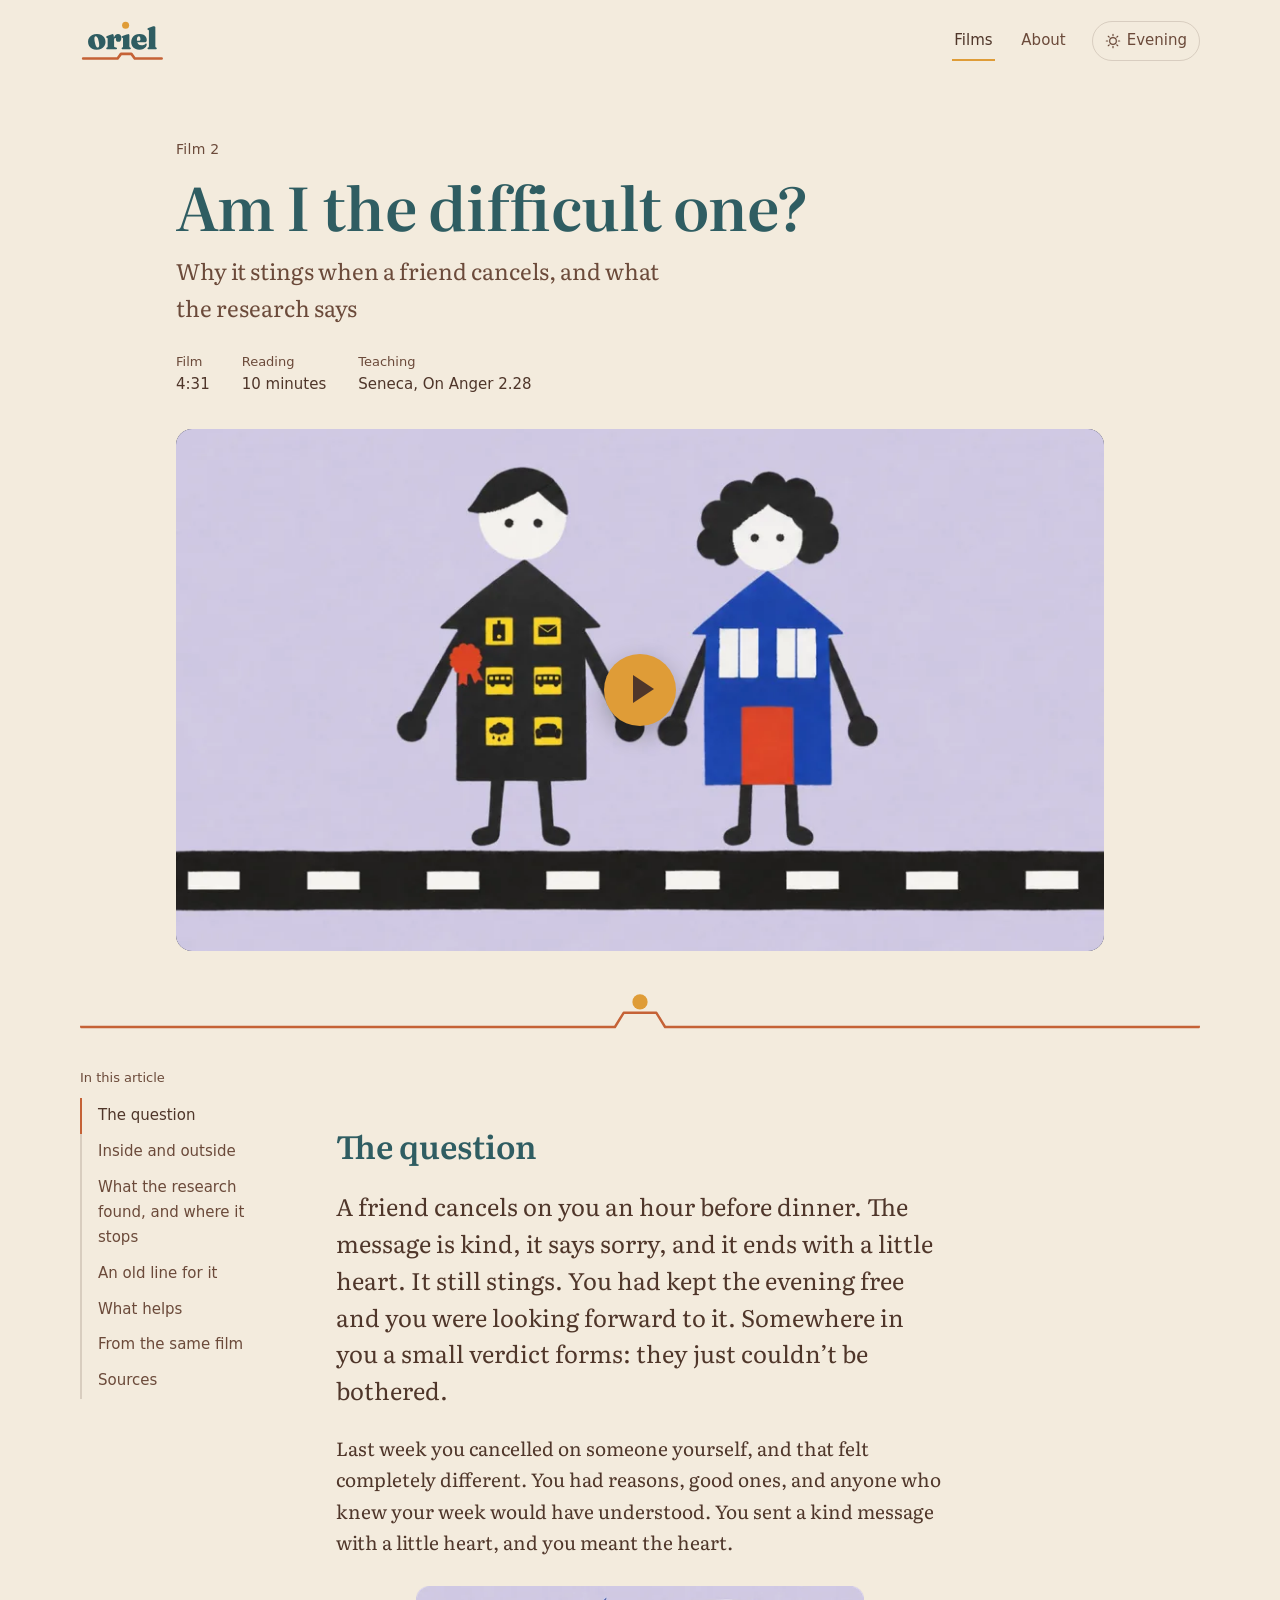
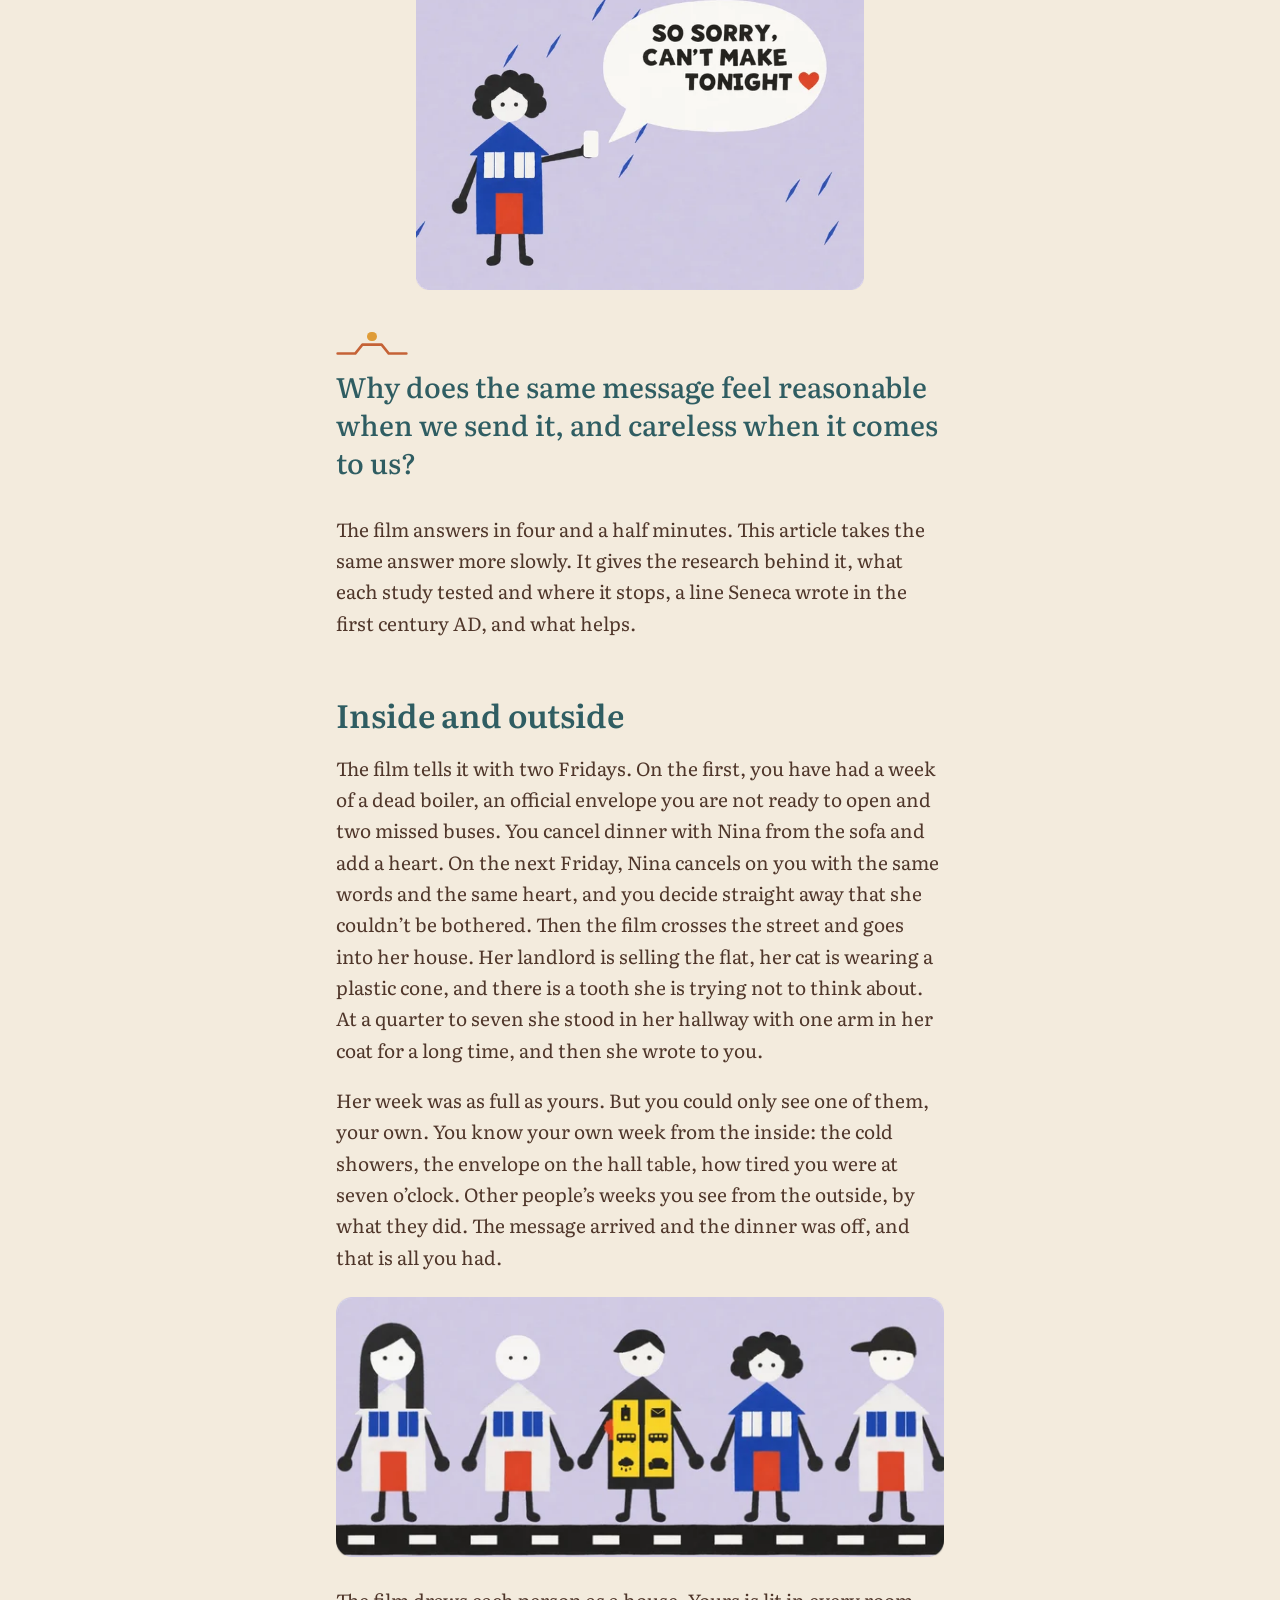
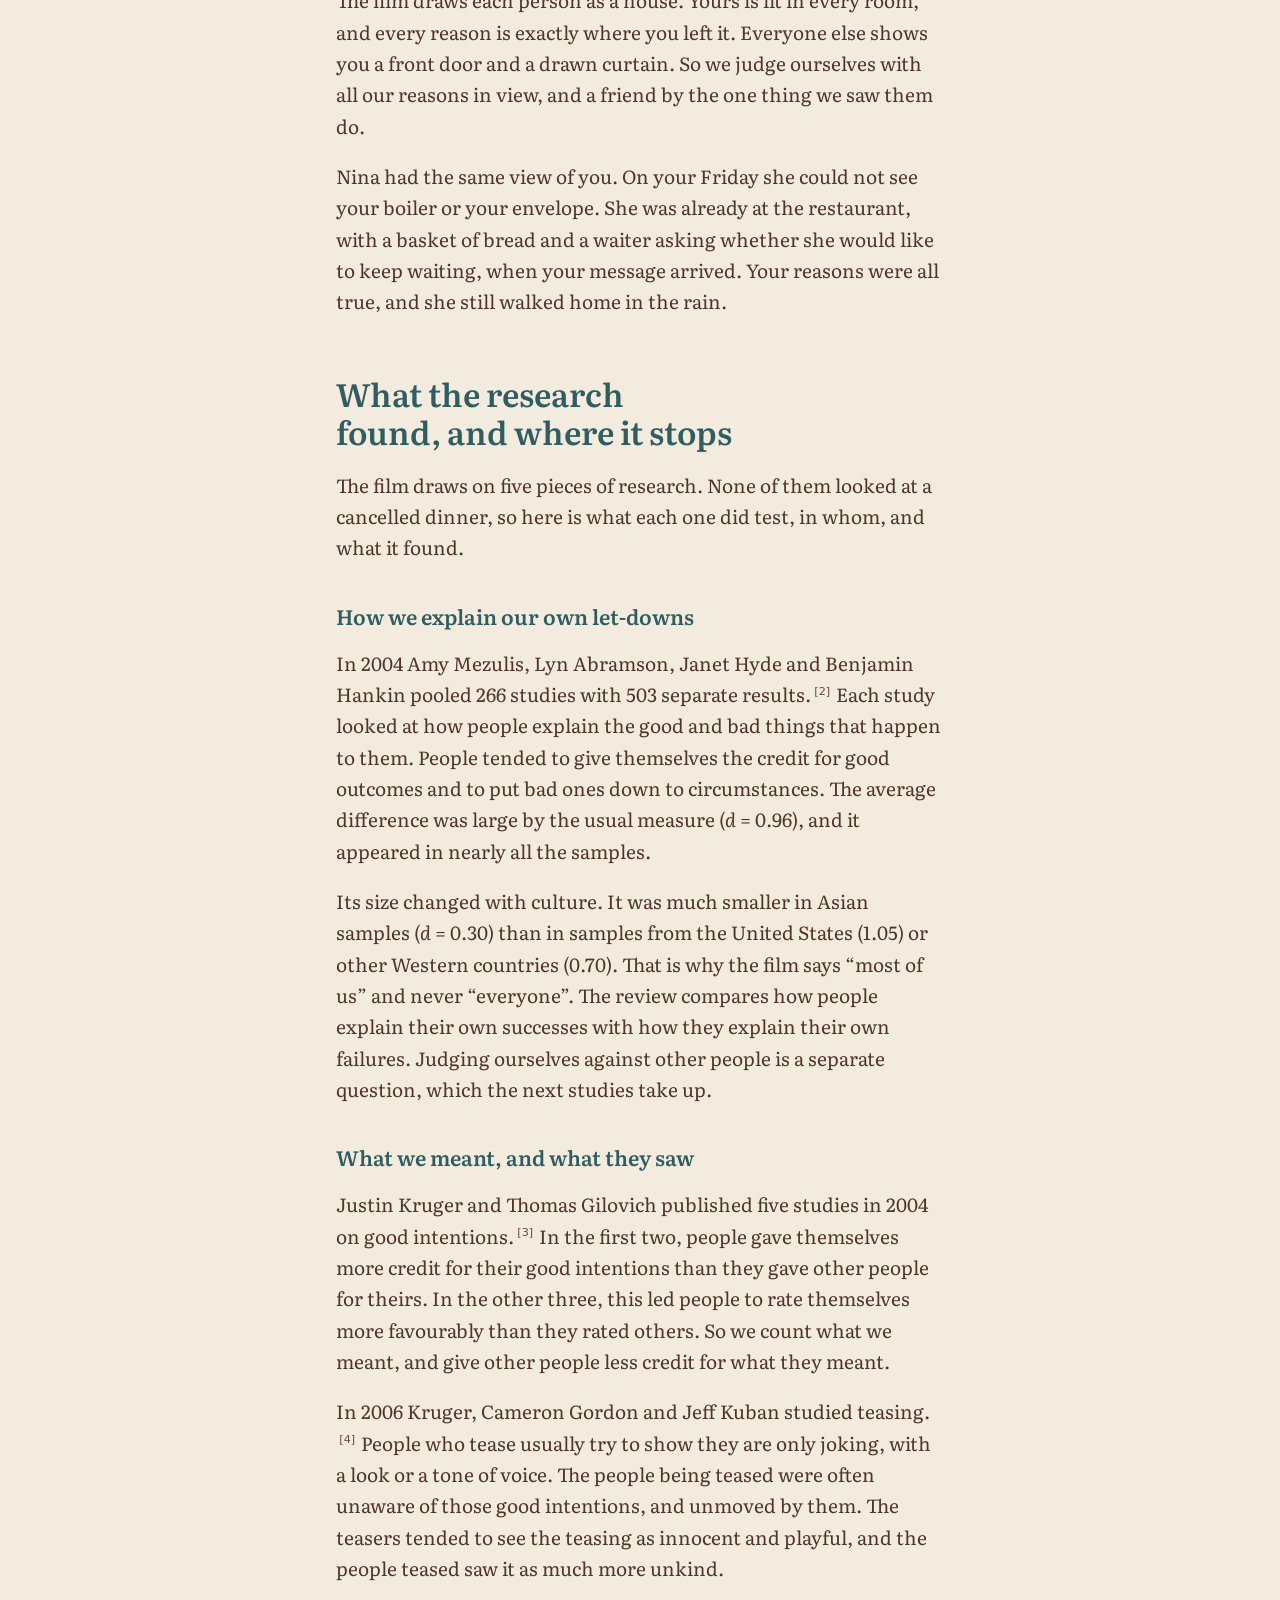
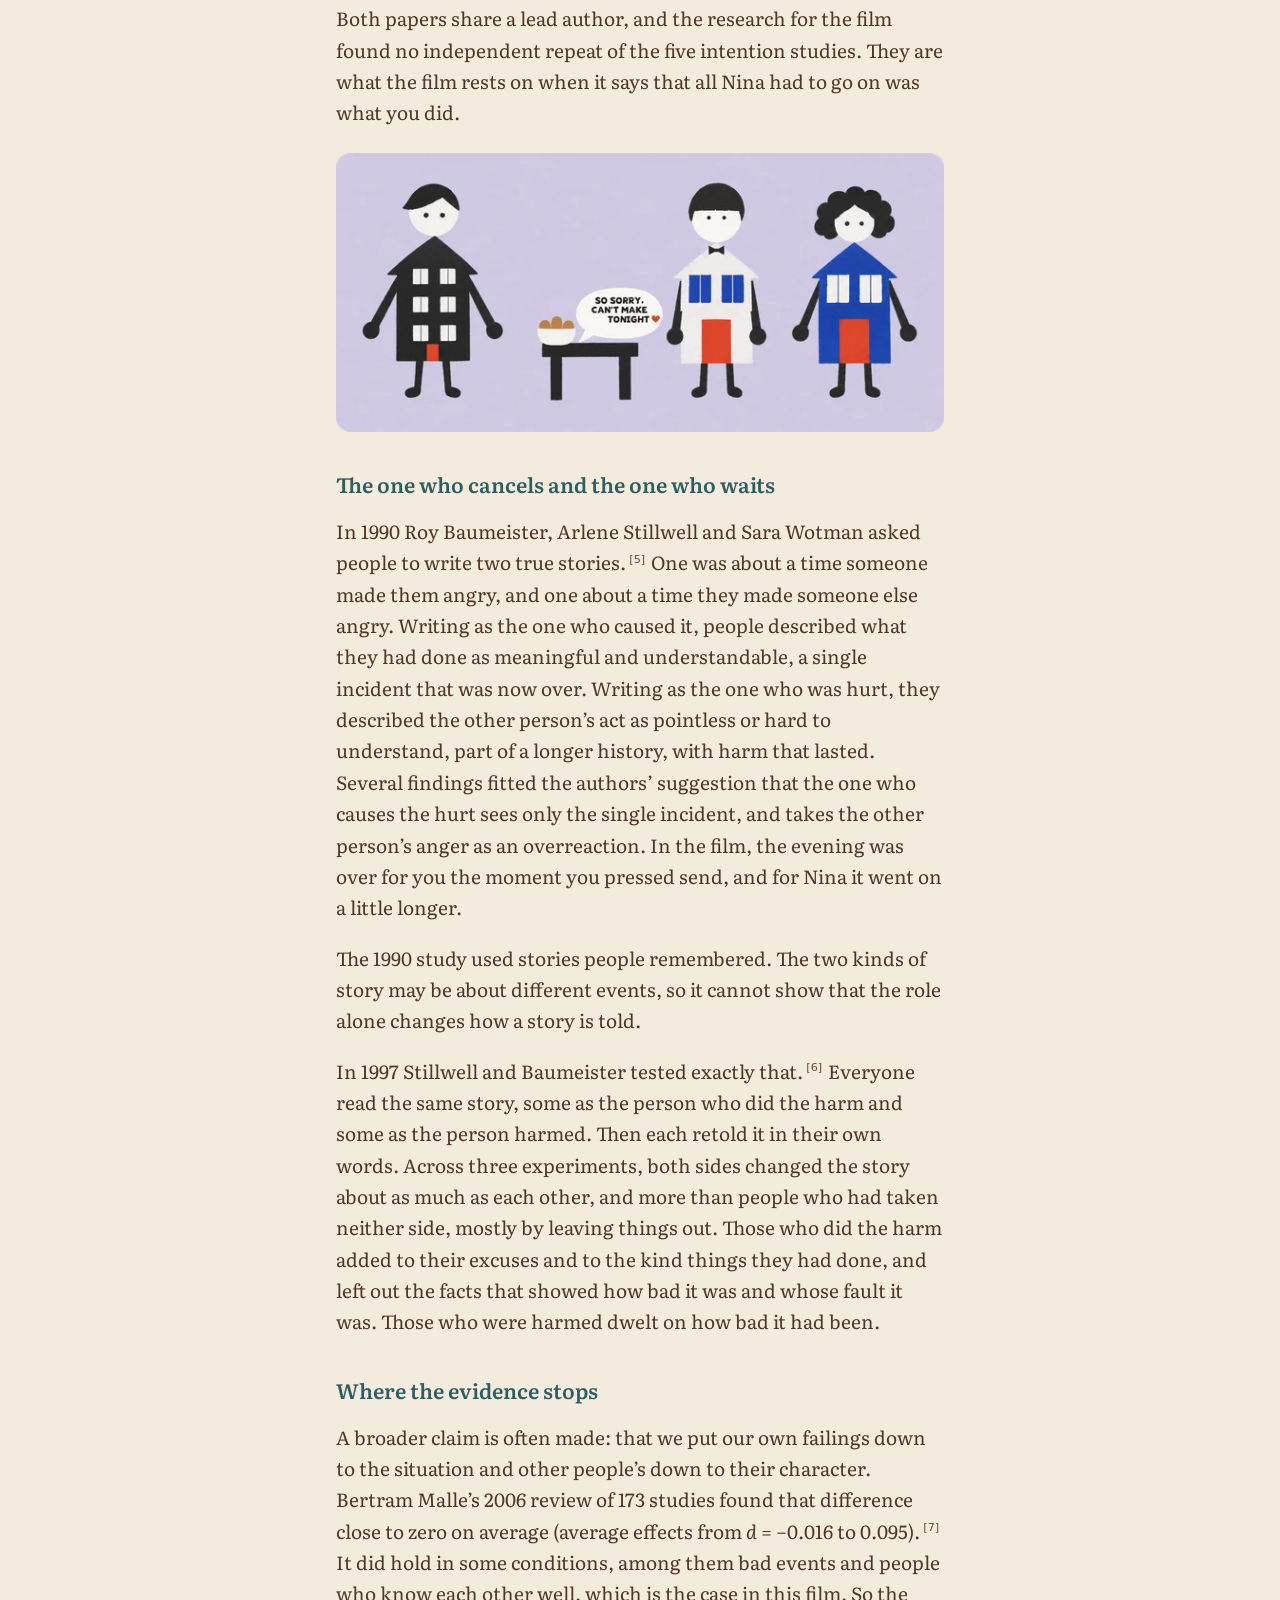
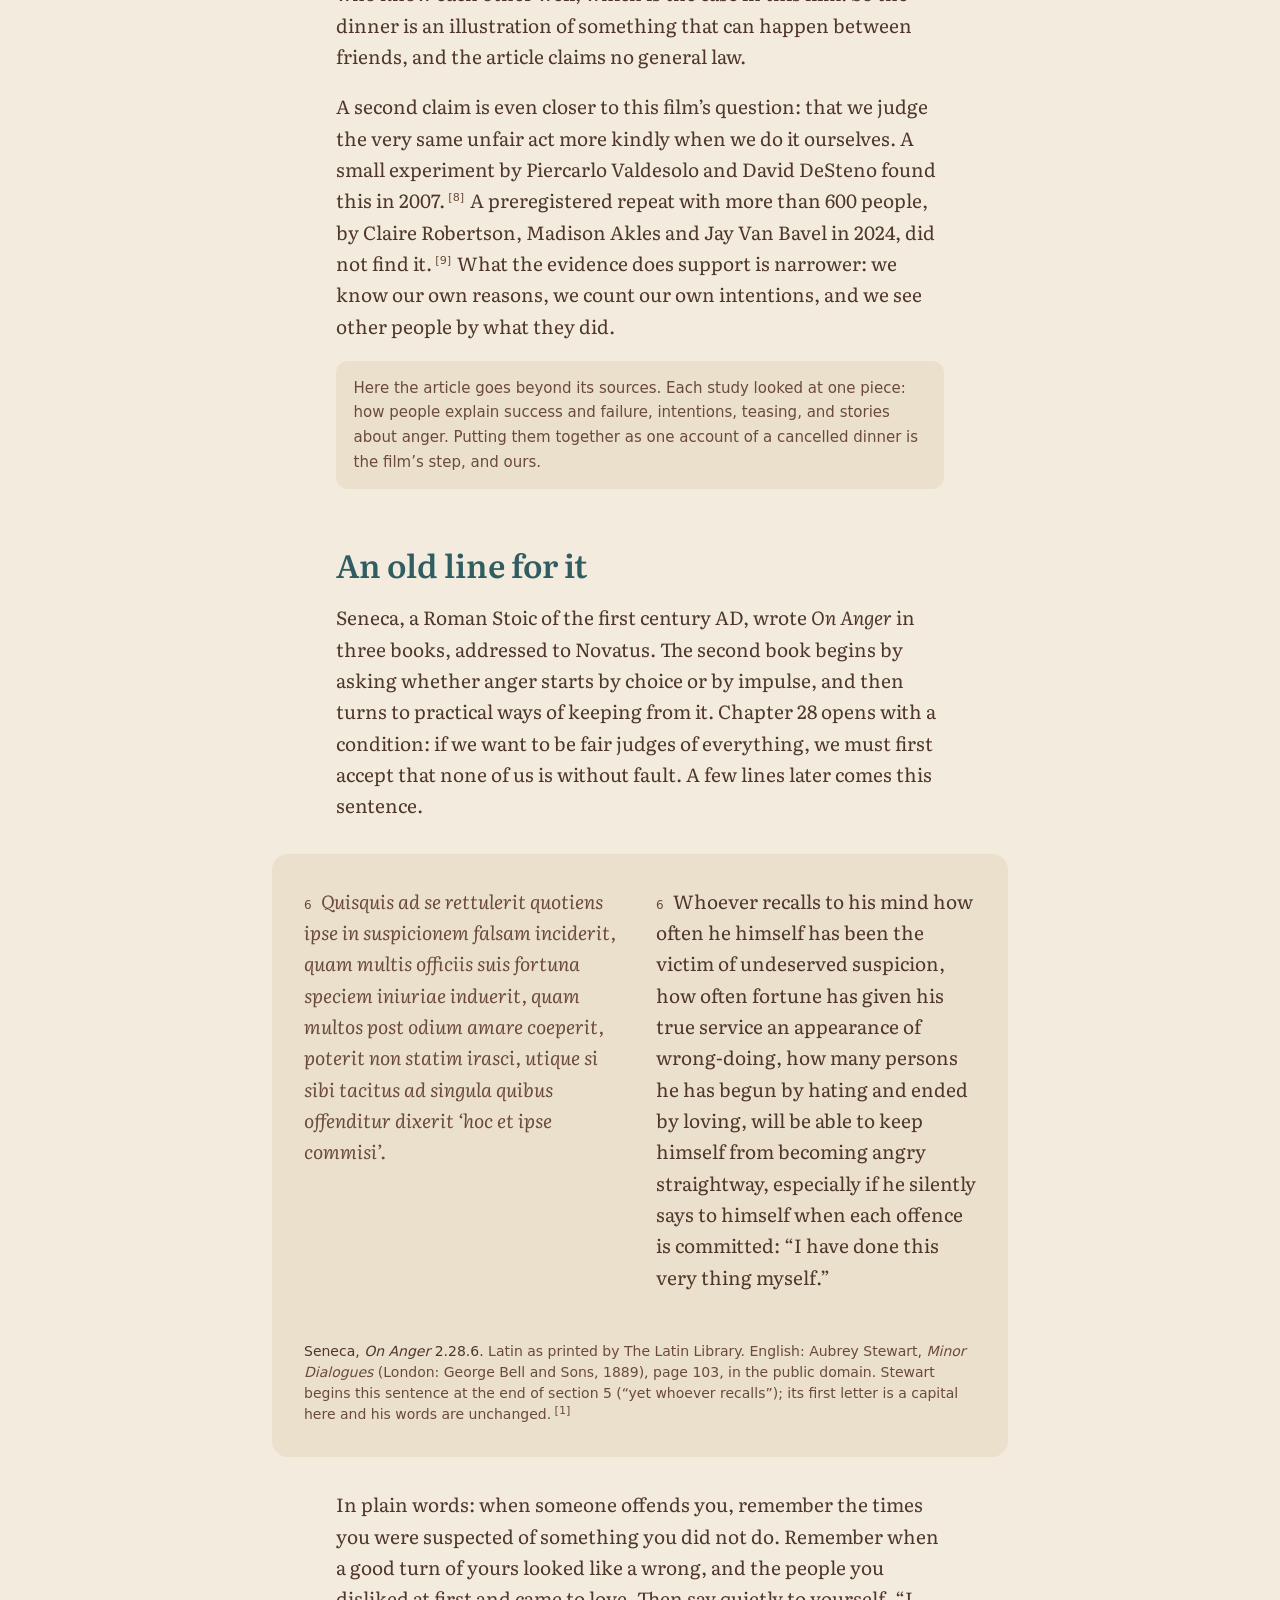
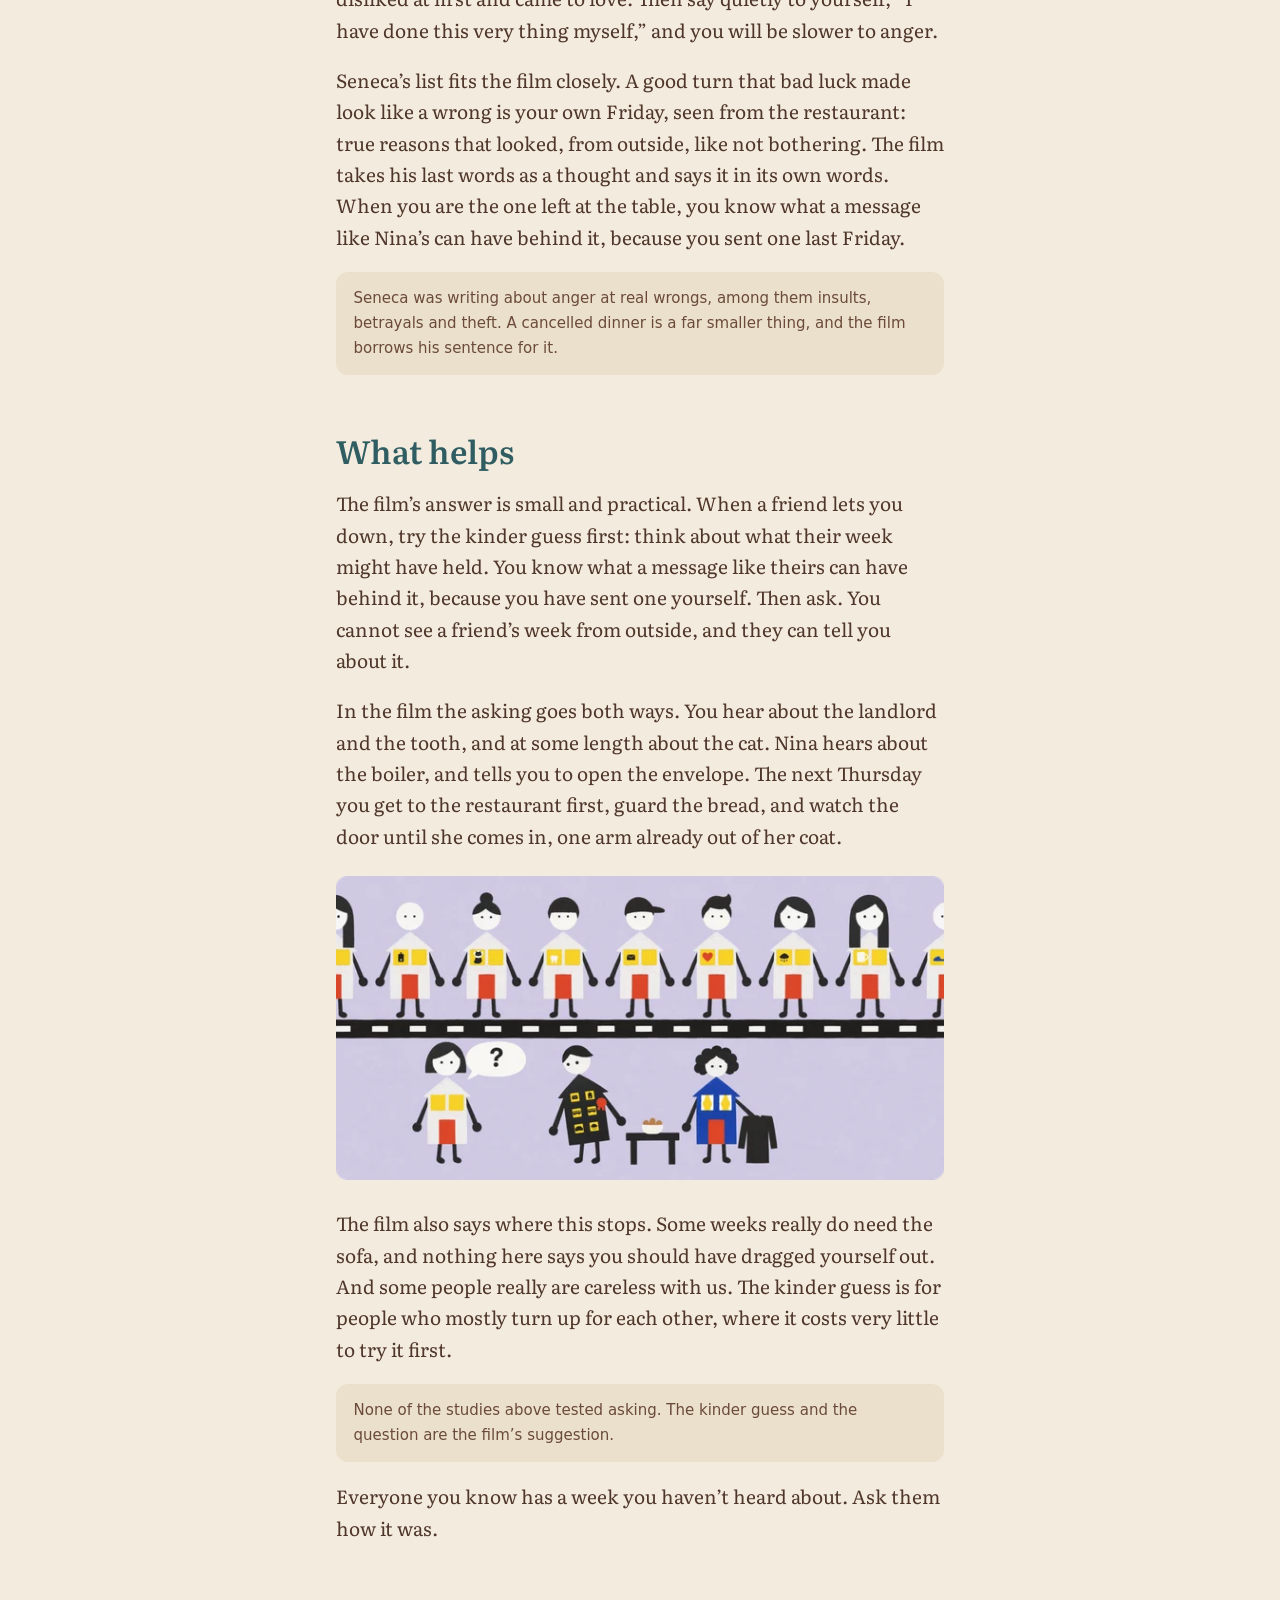
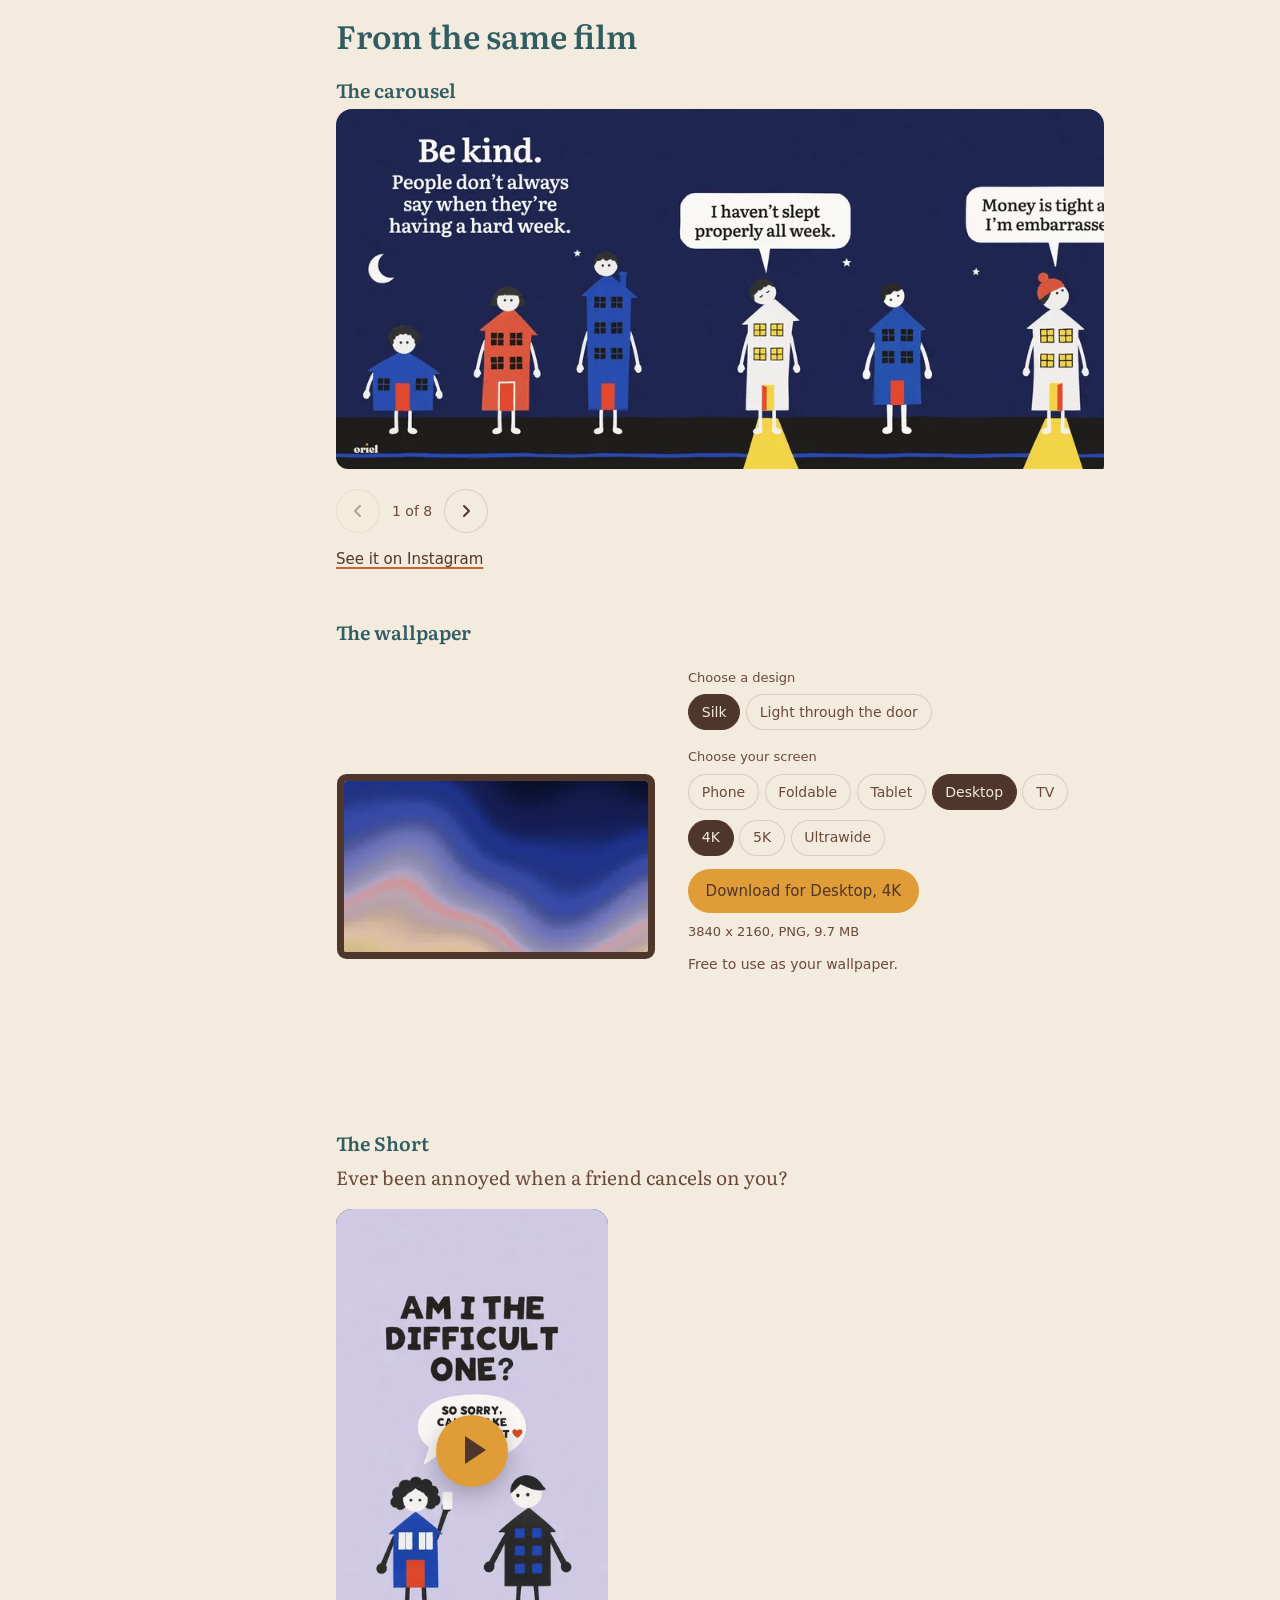
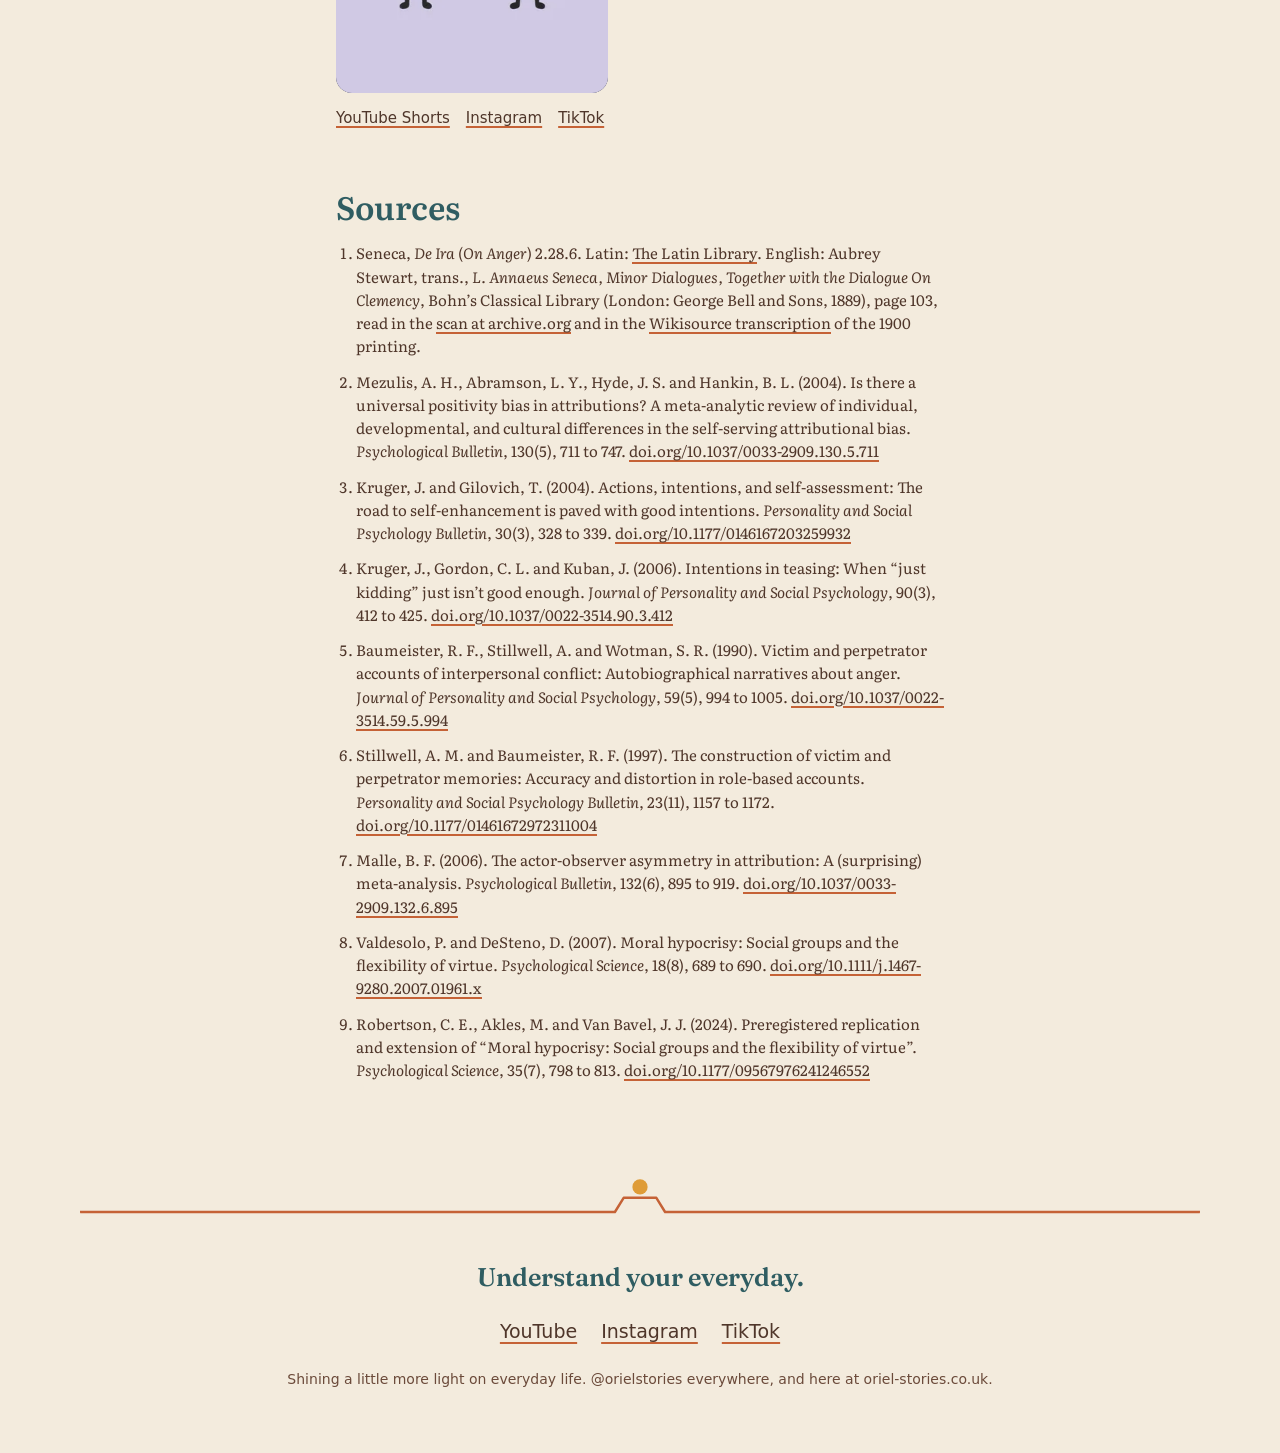
==== films/am-i-the-difficult-one/index.html @ 8ebaa6e4 "deploy: site from oriel@5f5ed40" ====
<!doctype html>
<html lang="en-GB">
<head>
<meta charset="utf-8">
<meta name="viewport" content="width=device-width, initial-scale=1, viewport-fit=cover">
<title>Am I the difficult one? | Oriel</title>
<meta name="description" content="Ever cancelled on a friend after a hard week, then felt hurt when they cancelled on you? Why it happens, and the simple question that helps.">
<link rel="canonical" href="https://oriel-stories.co.uk/films/am-i-the-difficult-one/">
<meta property="og:type" content="website">
<meta property="og:site_name" content="Oriel">
<meta property="og:title" content="Am I the difficult one?">
<meta property="og:description" content="Ever cancelled on a friend after a hard week, then felt hurt when they cancelled on you? Why it happens, and the simple question that helps.">
<meta property="og:url" content="https://oriel-stories.co.uk/films/am-i-the-difficult-one/">
<meta property="og:image" content="https://oriel-stories.co.uk/img/films/am-i-the-difficult-one/hero-1920.webp">
<meta name="theme-color" content="#F3EBDD" media="(prefers-color-scheme: light)">
<meta name="theme-color" content="#1F3B3F" media="(prefers-color-scheme: dark)">
<script>try{var t=localStorage.getItem("oriel-theme");if(t)document.documentElement.dataset.theme=t;if(localStorage.getItem("oriel-still")==="1")document.documentElement.dataset.still="1"}catch(e){}</script>
<link rel="preconnect" href="https://fonts.googleapis.com">
<link rel="preconnect" href="https://fonts.gstatic.com" crossorigin>
<link rel="stylesheet" href="https://fonts.googleapis.com/css2?family=Google+Sans:wght@400..600&family=Literata:ital,opsz,wght@0,7..72,400..600;1,7..72,400&display=swap">
<link rel="stylesheet" href="https://fonts.googleapis.com/css2?family=Fraunces:opsz,wght@144,600&display=block&text=%20.Uadenorstuvy">
<link rel="stylesheet" href="/oriel.css">
<link rel="icon" href="/img/mark.svg" type="image/svg+xml">
</head>
<body class="film">
<a class="skip" href="#main">Skip to content</a>
<header class="site-head">
  <a class="brand" href="/"><svg class="lockup" role="img" aria-label="Oriel" focusable="false" xmlns="http://www.w3.org/2000/svg" viewBox="-238.0 -956.2 2770.5 1358.8"><path d="M -135.5 300.0 H 990.0 L 1100.0 150.0 H 1440.5 L 1550.5 300.0 H 2430.0" fill="none" class="sill" stroke="#C56236" stroke-width="85.0" stroke-linecap="round" stroke-linejoin="round"/><g class="word" fill="#2F5D62"><path d="M314.0 -496.0Q399.0 -496.0 462.2 -463.8Q525.5 -431.5 560.5 -373.8Q595.5 -316.0 595.5 -239.0Q595.5 -168.0 558.8 -110.8Q522.0 -53.5 457.0 -19.8Q392.0 14.0 306.0 14.0Q221.5 14.0 158.2 -18.8Q95.0 -51.5 59.8 -109.3Q24.5 -167.0 24.5 -243.0Q24.5 -315.5 61.5 -372.5Q98.5 -429.5 163.5 -462.8Q228.5 -496.0 314.0 -496.0ZM350.5 -57.0Q369.5 -61.5 379.5 -83.5Q389.5 -105.5 388.5 -147.8Q387.5 -190.0 373.5 -255.0Q360.5 -317.0 344.2 -356.2Q328.0 -395.5 309.2 -412.8Q290.5 -430.0 270.0 -425.0Q251.0 -420.5 241.0 -398.5Q231.0 -376.5 232.2 -334.5Q233.5 -292.5 247.0 -227.0Q260.0 -165.5 276.2 -126.0Q292.5 -86.5 311.2 -69.5Q330.0 -52.5 350.5 -57.0Z"/><path d="M857.5 -273.0Q857.5 -349.0 877.5 -398.5Q897.5 -448.0 930.5 -472.0Q963.5 -496.0 1003.0 -496.0Q1056.0 -496.0 1084.0 -464.2Q1112.0 -432.5 1112.0 -369.0Q1112.0 -304.0 1085.8 -273.0Q1059.5 -242.0 1017.5 -242.0Q975.0 -242.0 954.0 -263.8Q933.0 -285.5 933.0 -324.0V-345.0Q932.5 -357.5 927.2 -364.5Q922.0 -371.5 911.0 -371.5Q901.0 -371.5 893.2 -362.5Q885.5 -353.5 881.0 -333.8Q876.5 -314.0 876.5 -280.5ZM863.0 -452.0 876.5 -346.0V-103.0Q876.5 -86.0 881.5 -78.8Q886.5 -71.5 904.0 -68.0L942.5 -60.5Q957.0 -57.5 964.0 -50.2Q971.0 -43.0 971.0 -30.0Q971.0 -15.5 961.5 -7.8Q952.0 0.0 933.0 0.0H657.0Q637.0 0.0 628.2 -7.8Q619.5 -15.5 619.5 -29.5Q619.5 -39.0 624.5 -46.5Q629.5 -54.0 640.5 -58.5L652.0 -63.5Q659.5 -67.0 662.5 -75.3Q665.5 -83.5 665.5 -103.0V-339.5Q665.5 -355.0 661.2 -361.8Q657.0 -368.5 648.5 -371.0L637.5 -374.0Q627.0 -377.5 622.2 -384.0Q617.5 -390.5 617.5 -400.0Q617.5 -412.0 624.2 -419.0Q631.0 -426.0 648.0 -432.5L757.5 -474.5Q792.5 -488.0 807.5 -492.0Q822.5 -496.0 831.0 -496.0Q845.0 -496.0 852.2 -486.0Q859.5 -476.0 863.0 -452.0Z"/><path d="M1376.0 -463.5V-103.0Q1376.0 -84.0 1379.5 -76.0Q1383.0 -68.0 1390.0 -63.5L1400.5 -58.5Q1410.0 -54.0 1415.2 -46.5Q1420.5 -39.0 1420.5 -29.0Q1420.5 -15.0 1411.0 -7.5Q1401.5 0.0 1384.5 0.0H1159.0Q1142.5 0.0 1133.0 -7.5Q1123.5 -15.0 1123.5 -29.0Q1123.5 -39.0 1128.8 -46.5Q1134.0 -54.0 1143.0 -58.5L1154.5 -63.5Q1161.5 -68.0 1164.8 -76.0Q1168.0 -84.0 1168.0 -103.0V-344.5Q1168.0 -360.5 1163.5 -366.5Q1159.0 -372.5 1151.0 -376.0L1140.0 -378.5Q1130.5 -382.5 1125.2 -388.2Q1120.0 -394.0 1120.0 -404.5Q1120.0 -415.5 1127.5 -422.8Q1135.0 -430.0 1150.5 -435.5L1284.5 -482.0Q1305.0 -488.5 1317.2 -491.8Q1329.5 -495.0 1344.5 -495.0Q1358.5 -495.0 1367.2 -486.2Q1376.0 -477.5 1376.0 -463.5Z"/><path d="M1944.0 -302.5Q1944.0 -268.5 1925.5 -249.5Q1907.0 -230.5 1872.0 -230.5H1575.5V-281.5H1709.0Q1736.0 -281.5 1736.0 -307.0Q1736.0 -371.0 1721.3 -398.5Q1706.5 -426.0 1683.0 -426.0Q1665.5 -426.0 1651.5 -413.0Q1637.5 -400.0 1629.2 -373.0Q1621.0 -346.0 1621.0 -304.5Q1621.0 -213.0 1662.0 -170.8Q1703.0 -128.5 1774.0 -128.5Q1807.5 -128.5 1834.8 -136.5Q1862.0 -144.5 1887.5 -168.0Q1901.5 -181.0 1908.8 -185.2Q1916.0 -189.5 1923.0 -189.5Q1933.0 -189.5 1937.5 -179.8Q1942.0 -170.0 1942.0 -156.0Q1942.0 -111.0 1911.8 -72.0Q1881.5 -33.0 1828.0 -9.5Q1774.5 14.0 1703.0 14.0Q1627.0 14.0 1566.3 -16.2Q1505.5 -46.5 1470.0 -100.8Q1434.5 -155.0 1434.5 -227.5Q1434.5 -308.5 1467.0 -368.8Q1499.5 -429.0 1561.5 -462.5Q1623.5 -496.0 1711.0 -496.0Q1788.5 -496.0 1840.3 -471.0Q1892.0 -446.0 1918.0 -402.2Q1944.0 -358.5 1944.0 -302.5Z"/><path d="M2224.0 -711.0V-103.0Q2224.0 -83.5 2227.0 -75.3Q2230.0 -67.0 2237.5 -63.5L2249.0 -58.5Q2260.0 -54.0 2265.0 -46.5Q2270.0 -39.0 2270.0 -29.5Q2270.0 -15.5 2261.2 -7.8Q2252.5 0.0 2233.0 0.0H2004.5Q1985.0 0.0 1976.0 -7.8Q1967.0 -15.5 1967.0 -29.5Q1967.0 -39.0 1972.0 -46.5Q1977.0 -54.0 1988.5 -58.5L1999.5 -63.5Q2007.0 -67.0 2010.0 -75.3Q2013.0 -83.5 2013.0 -103.0V-600.0Q2013.0 -616.0 2008.8 -622.5Q2004.5 -629.0 1996.0 -631.5L1985.0 -635.0Q1974.5 -638.5 1970.0 -644.8Q1965.5 -651.0 1965.5 -661.0Q1965.5 -672.5 1971.8 -679.5Q1978.0 -686.5 1995.5 -693.0L2108.5 -736.5Q2135.0 -746.5 2150.2 -750.8Q2165.5 -755.0 2177.0 -755.0Q2200.5 -755.0 2212.2 -742.5Q2224.0 -730.0 2224.0 -711.0Z"/></g><circle cx="1252.0" cy="-781.5" r="114.8" class="sun" fill="#DF9C37"/></svg></a>
  <nav class="site-nav" aria-label="Site"><a href="/#films" aria-current="page">Films</a><a href="/posts/what-oriel-is/">About</a><button class="theme" type="button" aria-pressed="false" title="Switch between day and evening"><svg viewBox="0 0 24 24" aria-hidden="true"><circle cx="12" cy="12" r="5"/><path d="M12 2v2M12 20v2M2 12h2M20 12h2M4.9 4.9l1.4 1.4M17.7 17.7l1.4 1.4M4.9 19.1l1.4-1.4M17.7 6.3l1.4-1.4"/></svg><span class="label">Evening</span></button></nav>
</header>
<main id="main">

<header class="film-hero">
  <div class="text">
    <p class="kicker">Film 2</p>
    <h1>Am I the difficult one?</h1>
    <p class="subtitle">Why it stings when a friend cancels, and what the research says</p>
    <dl class="meta"><div><dt>Film</dt><dd>4:31</dd></div><div><dt>Reading</dt><dd>10 minutes</dd></div><div><dt>Teaching</dt><dd>Seneca, On Anger 2.28</dd></div></dl>
  </div>
</header>
<section class="watch" id="film" aria-label="The film">
  <div class="player fill" data-youtube="8_bZeyKZSEM" data-title="Am I the difficult one?"><button type="button" class="play" aria-label="Play the film: Am I the difficult one?"><img class="poster" src="/img/films/am-i-the-difficult-one/hero-960.webp" srcset="/img/films/am-i-the-difficult-one/hero-960.webp 960w, /img/films/am-i-the-difficult-one/hero-1920.webp 1920w" sizes="(min-width: 60rem) 60rem, 100vw" width="1920" height="1080" style="max-width: min(100%, 960px)" alt="Two cut-paper house-people side by side on a road, on a lilac sheet. You are a soft-black house with six lit yellow windows, each holding a small picture of a reason. Nina is a cobalt house with white curtains drawn and a red door shut" decoding="async" fetchpriority="high"><span class="play-icon" aria-hidden="true"></span></button></div>
</section>
<div class="sill-rule " aria-hidden="true"><svg viewBox="0 0 132 72" focusable="false"><path class="sill" d="M-4000 66 H20 L36 40 H96 L112 66 H4132"/><circle class="sun" cx="66" cy="20" r="14"/></svg></div>
<div class="reading">
  <nav class="contents" aria-labelledby="contents-title">
    <h2 id="contents-title">In this article</h2>
    <ol><li><a href="#question">The question</a></li><li><a href="#inside-outside">Inside and outside</a></li><li><a href="#research">What the research found, and where it stops</a></li><li><a href="#seneca">An old line for it</a></li><li><a href="#helps">What helps</a></li><li><a href="#pieces">From the same film</a></li><li><a href="#sources">Sources</a></li></ol>
  </nav>
  <div class="column">
    <article class="prose">
<!-- The article for film 2. Every claim is in docs/difficult-one/research.md (IDs in the comments); each study's
     abstract was read again at its record on 2026-11-12 (PubMed for every paper but Stillwell and Baumeister 1997,
     read at Crossref), and Seneca's passage was read at source the same day (docs/site/README.md, Article checks).
     <oriel-img name="..."> is expanded by scripts/site_build.py from the film's figures in site/films.toml.
     Headings with an id appear in the contents. -->

<h2 id="question">The question</h2>

<p class="opening">A friend cancels on you an hour before dinner. The message is kind, it says sorry, and it ends with a little heart. It still stings. You had kept the evening free and you were looking forward to it. Somewhere in you a small verdict forms: they just couldn’t be bothered.</p>

<p>Last week you cancelled on someone yourself, and that felt completely different. You had reasons, good ones, and anyone who knew your week would have understood. You sent a kind message with a little heart, and you meant the heart.</p>

<figure class="art figure-centre"><img src="/img/films/am-i-the-difficult-one/her-message-640.webp" srcset="/img/films/am-i-the-difficult-one/her-message-640.webp 640w, /img/films/am-i-the-difficult-one/her-message-1180.webp 1180w" sizes="(min-width: 30rem) 28rem, 92vw" width="1180" height="800" style="max-width: min(100%, 590px)" alt="Cut-paper Nina, a cobalt house with drawn white curtains and a red door, stands in blue rain holding up her phone. A white speech bubble says: So sorry, can’t make tonight, with a red heart" decoding="async" loading="lazy"></figure>

<p class="pull">Why does the same message feel reasonable when we send it, and careless when it comes to us?</p>

<p>The film answers in four and a half minutes. This article takes the same answer more slowly. It gives the research behind it, what each study tested and where it stops, a line Seneca wrote in the first century AD, and what helps.</p>

<h2 id="inside-outside">Inside and outside</h2>

<p>The film tells it with two Fridays. On the first, you have had a week of a dead boiler, an official envelope you are not ready to open and two missed buses. You cancel dinner with Nina from the sofa and add a heart. On the next Friday, Nina cancels on you with the same words and the same heart, and you decide straight away that she couldn’t be bothered. Then the film crosses the street and goes into her house. Her landlord is selling the flat, her cat is wearing a plastic cone, and there is a tooth she is trying not to think about. At a quarter to seven she stood in her hallway with one arm in her coat for a long time, and then she wrote to you.</p>

<p>Her week was as full as yours. But you could only see one of them, your own. You know your own week from the inside: the cold showers, the envelope on the hall table, how tired you were at seven o’clock. Other people’s weeks you see from the outside, by what they did. The message arrived and the dinner was off, and that is all you had.</p>

<figure class="art figure-strip"><img src="/img/films/am-i-the-difficult-one/street-640.webp" srcset="/img/films/am-i-the-difficult-one/street-640.webp 640w, /img/films/am-i-the-difficult-one/street-1280.webp 1280w" sizes="(min-width: 48rem) 38rem, 92vw" width="1330" height="570" style="max-width: min(100%, 665px)" alt="Five cut-paper house-people standing in a row on a road. Three are white houses with dark blue windows and red doors, shut. One, soft black, has six lit yellow windows, each with a small picture inside: a boiler, an envelope, a bus, a rain cloud, a sofa. Nina stands beside it, curtains drawn" decoding="async" loading="lazy"></figure>

<p>The film draws each person as a house. Yours is lit in every room, and every reason is exactly where you left it. Everyone else shows you a front door and a drawn curtain. So we judge ourselves with all our reasons in view, and a friend by the one thing we saw them do.</p>

<p>Nina had the same view of you. On your Friday she could not see your boiler or your envelope. She was already at the restaurant, with a basket of bread and a waiter asking whether she would like to keep waiting, when your message arrived. Your reasons were all true, and she still walked home in the rain.</p>

<h2 id="research">What the research found, and where it stops</h2>

<p>The film draws on five pieces of research. None of them looked at a cancelled dinner, so here is what each one did test, in whom, and what it found.</p>

<h3>How we explain our own let-downs</h3>

<!-- P4 -->
<p>In 2004 Amy Mezulis, Lyn Abramson, Janet Hyde and Benjamin Hankin pooled 266 studies with 503 separate results.<a class="ref" href="#source-2">2</a> Each study looked at how people explain the good and bad things that happen to them. People tended to give themselves the credit for good outcomes and to put bad ones down to circumstances. The average difference was large by the usual measure (<i>d</i> = 0.96), and it appeared in nearly all the samples.</p>

<p>Its size changed with culture. It was much smaller in Asian samples (<i>d</i> = 0.30) than in samples from the United States (1.05) or other Western countries (0.70). That is why the film says “most of us” and never “everyone”. The review compares how people explain their own successes with how they explain their own failures. Judging ourselves against other people is a separate question, which the next studies take up.</p>

<h3>What we meant, and what they saw</h3>

<!-- P2 -->
<p>Justin Kruger and Thomas Gilovich published five studies in 2004 on good intentions.<a class="ref" href="#source-3">3</a> In the first two, people gave themselves more credit for their good intentions than they gave other people for theirs. In the other three, this led people to rate themselves more favourably than they rated others. So we count what we meant, and give other people less credit for what they meant.</p>

<!-- P2b -->
<p>In 2006 Kruger, Cameron Gordon and Jeff Kuban studied teasing.<a class="ref" href="#source-4">4</a> People who tease usually try to show they are only joking, with a look or a tone of voice. The people being teased were often unaware of those good intentions, and unmoved by them. The teasers tended to see the teasing as innocent and playful, and the people teased saw it as much more unkind.</p>

<p>Both papers share a lead author, and the research for the film found no independent repeat of the five intention studies. They are what the film rests on when it says that all Nina had to go on was what you did.</p>

<figure class="art figure-strip"><img src="/img/films/am-i-the-difficult-one/table-640.webp" srcset="/img/films/am-i-the-difficult-one/table-640.webp 640w, /img/films/am-i-the-difficult-one/table-1280.webp 1280w" sizes="(min-width: 48rem) 38rem, 92vw" width="1480" height="680" style="max-width: min(100%, 740px)" alt="At the restaurant, as Nina sees it: your house on the left is soft black, its six windows plain white and its red door shut. Next to it, a table with a basket of bread and your small message, So sorry, can’t make tonight, with a heart. A waiter in a bow tie stands beside it, and Nina beside him" decoding="async" loading="lazy"></figure>

<h3>The one who cancels and the one who waits</h3>

<!-- P1 -->
<p>In 1990 Roy Baumeister, Arlene Stillwell and Sara Wotman asked people to write two true stories.<a class="ref" href="#source-5">5</a> One was about a time someone made them angry, and one about a time they made someone else angry. Writing as the one who caused it, people described what they had done as meaningful and understandable, a single incident that was now over. Writing as the one who was hurt, they described the other person’s act as pointless or hard to understand, part of a longer history, with harm that lasted. Several findings fitted the authors’ suggestion that the one who causes the hurt sees only the single incident, and takes the other person’s anger as an overreaction. In the film, the evening was over for you the moment you pressed send, and for Nina it went on a little longer.</p>

<p>The 1990 study used stories people remembered. The two kinds of story may be about different events, so it cannot show that the role alone changes how a story is told.</p>

<!-- P1b -->
<p>In 1997 Stillwell and Baumeister tested exactly that.<a class="ref" href="#source-6">6</a> Everyone read the same story, some as the person who did the harm and some as the person harmed. Then each retold it in their own words. Across three experiments, both sides changed the story about as much as each other, and more than people who had taken neither side, mostly by leaving things out. Those who did the harm added to their excuses and to the kind things they had done, and left out the facts that showed how bad it was and whose fault it was. Those who were harmed dwelt on how bad it had been.</p>

<h3>Where the evidence stops</h3>

<!-- research.md, What the narration may not say -->
<p>A broader claim is often made: that we put our own failings down to the situation and other people’s down to their character. Bertram Malle’s 2006 review of 173 studies found that difference close to zero on average (average effects from <i>d</i> = −0.016 to 0.095).<a class="ref" href="#source-7">7</a> It did hold in some conditions, among them bad events and people who know each other well, which is the case in this film. So the dinner is an illustration of something that can happen between friends, and the article claims no general law.</p>

<p>A second claim is even closer to this film’s question: that we judge the very same unfair act more kindly when we do it ourselves. A small experiment by Piercarlo Valdesolo and David DeSteno found this in 2007.<a class="ref" href="#source-8">8</a> A preregistered repeat with more than 600 people, by Claire Robertson, Madison Akles and Jay Van Bavel in 2024, did not find it.<a class="ref" href="#source-9">9</a> What the evidence does support is narrower: we know our own reasons, we count our own intentions, and we see other people by what they did.</p>

<p class="ours">Here the article goes beyond its sources. Each study looked at one piece: how people explain success and failure, intentions, teasing, and stories about anger. Putting them together as one account of a cancelled dinner is the film’s step, and ours.</p>

<h2 id="seneca">An old line for it</h2>

<!-- T1b -->
<p>Seneca, a Roman Stoic of the first century AD, wrote <i>On Anger</i> in three books, addressed to Novatus. The second book begins by asking whether anger starts by choice or by impulse, and then turns to practical ways of keeping from it. Chapter 28 opens with a condition: if we want to be fair judges of everything, we must first accept that none of us is without fault. A few lines later comes this sentence.</p>

<figure class="passage">
  <blockquote class="original" lang="la">
    <p><span class="sec">6</span> Quisquis ad se rettulerit quotiens ipse in suspicionem falsam inciderit, quam multis officiis suis fortuna speciem iniuriae induerit, quam multos post odium amare coeperit, poterit non statim irasci, utique si sibi tacitus ad singula quibus offenditur dixerit ‘hoc et ipse commisi’.</p>
  </blockquote>
  <blockquote class="translation">
    <p><span class="sec">6</span> Whoever recalls to his mind how often he himself has been the victim of undeserved suspicion, how often fortune has given his true service an appearance of wrong-doing, how many persons he has begun by hating and ended by loving, will be able to keep himself from becoming angry straightway, especially if he silently says to himself when each offence is committed: “I have done this very thing myself.”</p>
  </blockquote>
  <figcaption><cite>Seneca, <i>On Anger</i> 2.28.6.</cite> Latin as printed by The Latin Library. English: Aubrey Stewart, <i>Minor Dialogues</i> (London: George Bell and Sons, 1889), page 103, in the public domain. Stewart begins this sentence at the end of section 5 (“yet whoever recalls”); its first letter is a capital here and his words are unchanged.<a class="ref" href="#source-1">1</a></figcaption>
</figure>

<p>In plain words: when someone offends you, remember the times you were suspected of something you did not do. Remember when a good turn of yours looked like a wrong, and the people you disliked at first and came to love. Then say quietly to yourself, “I have done this very thing myself,” and you will be slower to anger.</p>

<p>Seneca’s list fits the film closely. A good turn that bad luck made look like a wrong is your own Friday, seen from the restaurant: true reasons that looked, from outside, like not bothering. The film takes his last words as a thought and says it in its own words. When you are the one left at the table, you know what a message like Nina’s can have behind it, because you sent one last Friday.</p>

<p class="ours">Seneca was writing about anger at real wrongs, among them insults, betrayals and theft. A cancelled dinner is a far smaller thing, and the film borrows his sentence for it.</p>

<h2 id="helps">What helps</h2>

<p>The film’s answer is small and practical. When a friend lets you down, try the kinder guess first: think about what their week might have held. You know what a message like theirs can have behind it, because you have sent one yourself. Then ask. You cannot see a friend’s week from outside, and they can tell you about it.</p>

<p>In the film the asking goes both ways. You hear about the landlord and the tooth, and at some length about the cat. Nina hears about the boiler, and tells you to open the envelope. The next Thursday you get to the restaurant first, guard the bread, and watch the door until she comes in, one arm already out of her coat.</p>

<figure class="art figure-strip"><img src="/img/films/am-i-the-difficult-one/lit-street-640.webp" srcset="/img/films/am-i-the-difficult-one/lit-street-640.webp 640w, /img/films/am-i-the-difficult-one/lit-street-1280.webp 1280w" sizes="(min-width: 48rem) 38rem, 92vw" width="1920" height="960" style="max-width: min(100%, 960px)" alt="The whole street of cut-paper house-people, every window now lit yellow, each with a small picture of that person’s week inside. Below the road, a neighbour asks a question in a speech bubble, and you and Nina stand at a little table with the bread, her coat over her arm" decoding="async" loading="lazy"></figure>

<p>The film also says where this stops. Some weeks really do need the sofa, and nothing here says you should have dragged yourself out. And some people really are careless with us. The kinder guess is for people who mostly turn up for each other, where it costs very little to try it first.</p>

<p class="ours">None of the studies above tested asking. The kinder guess and the question are the film’s suggestion.</p>

<p>Everyone you know has a week you haven’t heard about. Ask them how it was.</p>

</article>
<section class="pieces-block" id="pieces" aria-labelledby="pieces-title">
  <h2 id="pieces-title">From the same film</h2>

  <section class="piece carousel" id="carousel" aria-labelledby="carousel-title">
    <h3 id="carousel-title">The carousel</h3>
    <div class="strip panoramic" role="region" aria-label="The carousel, 8 slides; scroll sideways, or use the arrow, Home and End keys" tabindex="0">
      <ol><li><img src="/img/films/am-i-the-difficult-one/slide-1-360.webp" srcset="/img/films/am-i-the-difficult-one/slide-1-360.webp 360w, /img/films/am-i-the-difficult-one/slide-1-720.webp 720w" sizes="(min-width: 48rem) 18rem, 72vw" width="1080" height="1350" style="max-width: min(100%, 540px)" alt="&quot;Be kind. People don&#x27;t always say when they&#x27;re having a hard week.&quot; over a quiet street of house-shaped paper people at night, every window dark, every door shut." decoding="async" loading="lazy"></li><li><img src="/img/films/am-i-the-difficult-one/slide-2-360.webp" srcset="/img/films/am-i-the-difficult-one/slide-2-360.webp 360w, /img/films/am-i-the-difficult-one/slide-2-720.webp 720w" sizes="(min-width: 48rem) 18rem, 72vw" width="1080" height="1350" style="max-width: min(100%, 540px)" alt="&quot;I haven&#x27;t slept properly all week,&quot; says a white house-person in a paper speech bubble, eyes closed, head tipped, its door a little open and its windows lit." decoding="async" loading="lazy"></li><li><img src="/img/films/am-i-the-difficult-one/slide-3-360.webp" srcset="/img/films/am-i-the-difficult-one/slide-3-360.webp 360w, /img/films/am-i-the-difficult-one/slide-3-720.webp 720w" sizes="(min-width: 48rem) 18rem, 72vw" width="1080" height="1350" style="max-width: min(100%, 540px)" alt="&quot;Money is tight and I&#x27;m embarrassed,&quot; says a white house-person in a red bobble hat, its door open and windows lit. Next door, one window comes on." decoding="async" loading="lazy"></li><li><img src="/img/films/am-i-the-difficult-one/slide-4-360.webp" srcset="/img/films/am-i-the-difficult-one/slide-4-360.webp 360w, /img/films/am-i-the-difficult-one/slide-4-720.webp 720w" sizes="(min-width: 48rem) 18rem, 72vw" width="1080" height="1350" style="max-width: min(100%, 540px)" alt="&quot;I&#x27;ve been crying and I can&#x27;t hide it today,&quot; says a red house-person holding a mug at its open door. A black cat sits in its light." decoding="async" loading="lazy"></li><li><img src="/img/films/am-i-the-difficult-one/slide-5-360.webp" srcset="/img/films/am-i-the-difficult-one/slide-5-360.webp 360w, /img/films/am-i-the-difficult-one/slide-5-720.webp 720w" sizes="(min-width: 48rem) 18rem, 72vw" width="1080" height="1350" style="max-width: min(100%, 540px)" alt="&quot;Work took everything I had,&quot; says a blue house-person looking up at the sky, its door open and windows lit. Next door, a cat sits in a lit window." decoding="async" loading="lazy"></li><li><img src="/img/films/am-i-the-difficult-one/slide-6-360.webp" srcset="/img/films/am-i-the-difficult-one/slide-6-360.webp 360w, /img/films/am-i-the-difficult-one/slide-6-720.webp 720w" sizes="(min-width: 48rem) 18rem, 72vw" width="1080" height="1350" style="max-width: min(100%, 540px)" alt="&quot;I&#x27;m doing my best. It just doesn&#x27;t show today,&quot; says a red house-person at its open door, holding hands with a small blue one." decoding="async" loading="lazy"></li><li><img src="/img/films/am-i-the-difficult-one/slide-7-360.webp" srcset="/img/films/am-i-the-difficult-one/slide-7-360.webp 360w, /img/films/am-i-the-difficult-one/slide-7-720.webp 720w" sizes="(min-width: 48rem) 18rem, 72vw" width="1080" height="1350" style="max-width: min(100%, 540px)" alt="&quot;Ask them how they are. It means a lot.&quot; A street of house-people at night, every window lit yellow and warm." decoding="async" loading="lazy"></li><li><img src="/img/films/am-i-the-difficult-one/slide-8-360.webp" srcset="/img/films/am-i-the-difficult-one/slide-8-360.webp 360w, /img/films/am-i-the-difficult-one/slide-8-720.webp 720w" sizes="(min-width: 48rem) 18rem, 72vw" width="1080" height="1350" style="max-width: min(100%, 540px)" alt="&quot;Watch the new film: Am I the difficult one? On YouTube @orielstories&quot; A house-person steps from its open, lit door towards a neighbour, a speech bubble with a question mark between them." decoding="async" loading="lazy"></li></ol>
    </div>
    <div class="strip-nav">
      <button type="button" class="prev" aria-label="Previous slide"><svg viewBox="0 0 16 16" aria-hidden="true"><path d="M10 3 5 8l5 5"/></svg></button>
      <span class="count" aria-live="polite">1 of 8</span>
      <button type="button" class="next" aria-label="Next slide"><svg viewBox="0 0 16 16" aria-hidden="true"><path d="m6 3 5 5-5 5"/></svg></button>
    </div>
    <p class="where"><a href="https://www.instagram.com/p/DfrJzMriOZf/">See it on Instagram</a></p>
  </section>

  <section class="piece wallpaper" id="wallpaper" aria-labelledby="wallpaper-title">
    <h3 id="wallpaper-title">The wallpaper</h3>
    <div class="wallpaper-grid">
      <div class="preview-box"><div class="device-frame phone portrait"><img class="wp-preview" src="/img/films/am-i-the-difficult-one/wallpaper-silk-phone-185.webp" srcset="/img/films/am-i-the-difficult-one/wallpaper-silk-phone-185.webp 185w, /img/films/am-i-the-difficult-one/wallpaper-silk-phone-370.webp 370w" sizes="185px" width="185" height="400" style="width: 185px; height: 400px" alt="Abstract folds of colour, like silk, passing from night blue at the top through cobalt and lilac to warm yellow light at the bottom, with one thin red thread" decoding="async" loading="lazy"></div></div>
      <div class="choose"><fieldset class="devices designs"><legend>Choose a design</legend><div class="options"><label><input type="radio" name="wp-design-am-i-the-difficult-one" value="silk" data-alt="Abstract folds of colour, like silk, passing from night blue at the top through cobalt and lilac to warm yellow light at the bottom, with one thin red thread" checked><span>Silk</span></label><label><input type="radio" name="wp-design-am-i-the-difficult-one" value="light-through-the-door" data-alt="A dark blue room, lilac at the top, with a thin bright upright line of light like a door left ajar and a wedge of warm yellow light spreading across the floor"><span>Light through the door</span></label></div></fieldset><fieldset class="devices screens"><legend>Choose your screen</legend><div class="options"><label><input type="radio" name="wp-device-am-i-the-difficult-one" value="Phone" checked><span>Phone</span></label><label><input type="radio" name="wp-device-am-i-the-difficult-one" value="Foldable"><span>Foldable</span></label><label><input type="radio" name="wp-device-am-i-the-difficult-one" value="Tablet"><span>Tablet</span></label><label><input type="radio" name="wp-device-am-i-the-difficult-one" value="Desktop"><span>Desktop</span></label><label><input type="radio" name="wp-device-am-i-the-difficult-one" value="TV"><span>TV</span></label></div></fieldset><fieldset class="devices variants"><legend class="visually-hidden">Which one</legend><div class="options"><label data-device="Phone"><input type="radio" name="wp-format-am-i-the-difficult-one" value="phone" data-designs="{&quot;silk&quot;: {&quot;preview&quot;: &quot;/img/films/am-i-the-difficult-one/wallpaper-silk-phone-185.webp 185w, /img/films/am-i-the-difficult-one/wallpaper-silk-phone-370.webp 370w&quot;, &quot;href&quot;: &quot;/dl/oriel-silk-phone-1290x2796.png&quot;, &quot;name&quot;: &quot;oriel-silk-phone-1290x2796.png&quot;, &quot;detail&quot;: &quot;1290 x 2796, PNG, 4.2 MB&quot;}, &quot;light-through-the-door&quot;: {&quot;preview&quot;: &quot;/img/films/am-i-the-difficult-one/wallpaper-light-through-the-door-phone-185.webp 185w, /img/films/am-i-the-difficult-one/wallpaper-light-through-the-door-phone-370.webp 370w&quot;, &quot;href&quot;: &quot;/dl/oriel-light-through-the-door-phone-1290x2796.png&quot;, &quot;name&quot;: &quot;oriel-light-through-the-door-phone-1290x2796.png&quot;, &quot;detail&quot;: &quot;1290 x 2796, PNG, 4.2 MB&quot;}}" data-cw="185" data-ch="400" data-shape="phone portrait" data-label="iPhone" checked><span>iPhone</span></label><label data-device="Phone"><input type="radio" name="wp-format-am-i-the-difficult-one" value="android" data-designs="{&quot;silk&quot;: {&quot;preview&quot;: &quot;/img/films/am-i-the-difficult-one/wallpaper-silk-android-180.webp 180w, /img/films/am-i-the-difficult-one/wallpaper-silk-android-360.webp 360w&quot;, &quot;href&quot;: &quot;/dl/oriel-silk-android-1440x3200.png&quot;, &quot;name&quot;: &quot;oriel-silk-android-1440x3200.png&quot;, &quot;detail&quot;: &quot;1440 x 3200, PNG, 5.4 MB&quot;}, &quot;light-through-the-door&quot;: {&quot;preview&quot;: &quot;/img/films/am-i-the-difficult-one/wallpaper-light-through-the-door-android-180.webp 180w, /img/films/am-i-the-difficult-one/wallpaper-light-through-the-door-android-360.webp 360w&quot;, &quot;href&quot;: &quot;/dl/oriel-light-through-the-door-android-1440x3200.png&quot;, &quot;name&quot;: &quot;oriel-light-through-the-door-android-1440x3200.png&quot;, &quot;detail&quot;: &quot;1440 x 3200, PNG, 5.4 MB&quot;}}" data-cw="180" data-ch="400" data-shape="phone portrait" data-label="Android"><span>Android</span></label><label data-device="Foldable" hidden><input type="radio" name="wp-format-am-i-the-difficult-one" value="fold-inner" data-designs="{&quot;silk&quot;: {&quot;preview&quot;: &quot;/img/films/am-i-the-difficult-one/wallpaper-silk-fold-inner-304.webp 304w, /img/films/am-i-the-difficult-one/wallpaper-silk-fold-inner-608.webp 608w&quot;, &quot;href&quot;: &quot;/dl/oriel-silk-fold-inner-2208x1768.png&quot;, &quot;name&quot;: &quot;oriel-silk-fold-inner-2208x1768.png&quot;, &quot;detail&quot;: &quot;2208 x 1768, PNG, 4.6 MB&quot;}, &quot;light-through-the-door&quot;: {&quot;preview&quot;: &quot;/img/films/am-i-the-difficult-one/wallpaper-light-through-the-door-fold-inner-304.webp 304w, /img/films/am-i-the-difficult-one/wallpaper-light-through-the-door-fold-inner-608.webp 608w&quot;, &quot;href&quot;: &quot;/dl/oriel-light-through-the-door-fold-inner-2208x1768.png&quot;, &quot;name&quot;: &quot;oriel-light-through-the-door-fold-inner-2208x1768.png&quot;, &quot;detail&quot;: &quot;2208 x 1768, PNG, 4.6 MB&quot;}}" data-cw="304" data-ch="243" data-shape="tablet landscape" data-label="Foldable, inner screen"><span>Inner screen</span></label><label data-device="Foldable" hidden><input type="radio" name="wp-format-am-i-the-difficult-one" value="fold-cover" data-designs="{&quot;silk&quot;: {&quot;preview&quot;: &quot;/img/films/am-i-the-difficult-one/wallpaper-silk-fold-cover-163.webp 163w, /img/films/am-i-the-difficult-one/wallpaper-silk-fold-cover-326.webp 326w&quot;, &quot;href&quot;: &quot;/dl/oriel-silk-fold-cover-968x2376.png&quot;, &quot;name&quot;: &quot;oriel-silk-fold-cover-968x2376.png&quot;, &quot;detail&quot;: &quot;968 x 2376, PNG, 2.7 MB&quot;}, &quot;light-through-the-door&quot;: {&quot;preview&quot;: &quot;/img/films/am-i-the-difficult-one/wallpaper-light-through-the-door-fold-cover-163.webp 163w, /img/films/am-i-the-difficult-one/wallpaper-light-through-the-door-fold-cover-326.webp 326w&quot;, &quot;href&quot;: &quot;/dl/oriel-light-through-the-door-fold-cover-968x2376.png&quot;, &quot;name&quot;: &quot;oriel-light-through-the-door-fold-cover-968x2376.png&quot;, &quot;detail&quot;: &quot;968 x 2376, PNG, 2.7 MB&quot;}}" data-cw="163" data-ch="400" data-shape="phone portrait" data-label="Foldable, cover screen"><span>Cover screen</span></label><label data-device="Tablet" hidden><input type="radio" name="wp-format-am-i-the-difficult-one" value="tablet-landscape" data-designs="{&quot;silk&quot;: {&quot;preview&quot;: &quot;/img/films/am-i-the-difficult-one/wallpaper-silk-tablet-landscape-304.webp 304w, /img/films/am-i-the-difficult-one/wallpaper-silk-tablet-landscape-608.webp 608w&quot;, &quot;href&quot;: &quot;/dl/oriel-silk-tablet-landscape-2732x2048.png&quot;, &quot;name&quot;: &quot;oriel-silk-tablet-landscape-2732x2048.png&quot;, &quot;detail&quot;: &quot;2732 x 2048, PNG, 6.6 MB&quot;}, &quot;light-through-the-door&quot;: {&quot;preview&quot;: &quot;/img/films/am-i-the-difficult-one/wallpaper-light-through-the-door-tablet-landscape-304.webp 304w, /img/films/am-i-the-difficult-one/wallpaper-light-through-the-door-tablet-landscape-608.webp 608w&quot;, &quot;href&quot;: &quot;/dl/oriel-light-through-the-door-tablet-landscape-2732x2048.png&quot;, &quot;name&quot;: &quot;oriel-light-through-the-door-tablet-landscape-2732x2048.png&quot;, &quot;detail&quot;: &quot;2732 x 2048, PNG, 6.6 MB&quot;}}" data-cw="304" data-ch="228" data-shape="tablet landscape" data-label="Tablet, landscape"><span>Landscape</span></label><label data-device="Tablet" hidden><input type="radio" name="wp-format-am-i-the-difficult-one" value="tablet-portrait" data-designs="{&quot;silk&quot;: {&quot;preview&quot;: &quot;/img/films/am-i-the-difficult-one/wallpaper-silk-tablet-portrait-300.webp 300w, /img/films/am-i-the-difficult-one/wallpaper-silk-tablet-portrait-600.webp 600w&quot;, &quot;href&quot;: &quot;/dl/oriel-silk-tablet-portrait-2048x2732.png&quot;, &quot;name&quot;: &quot;oriel-silk-tablet-portrait-2048x2732.png&quot;, &quot;detail&quot;: &quot;2048 x 2732, PNG, 6.6 MB&quot;}, &quot;light-through-the-door&quot;: {&quot;preview&quot;: &quot;/img/films/am-i-the-difficult-one/wallpaper-light-through-the-door-tablet-portrait-300.webp 300w, /img/films/am-i-the-difficult-one/wallpaper-light-through-the-door-tablet-portrait-600.webp 600w&quot;, &quot;href&quot;: &quot;/dl/oriel-light-through-the-door-tablet-portrait-2048x2732.png&quot;, &quot;name&quot;: &quot;oriel-light-through-the-door-tablet-portrait-2048x2732.png&quot;, &quot;detail&quot;: &quot;2048 x 2732, PNG, 6.6 MB&quot;}}" data-cw="300" data-ch="400" data-shape="tablet portrait" data-label="Tablet, portrait"><span>Portrait</span></label><label data-device="Desktop" hidden><input type="radio" name="wp-format-am-i-the-difficult-one" value="desktop-4k" data-designs="{&quot;silk&quot;: {&quot;preview&quot;: &quot;/img/films/am-i-the-difficult-one/wallpaper-silk-desktop-4k-304.webp 304w, /img/films/am-i-the-difficult-one/wallpaper-silk-desktop-4k-608.webp 608w&quot;, &quot;href&quot;: &quot;/dl/oriel-silk-desktop-4k-3840x2160.png&quot;, &quot;name&quot;: &quot;oriel-silk-desktop-4k-3840x2160.png&quot;, &quot;detail&quot;: &quot;3840 x 2160, PNG, 9.7 MB&quot;}, &quot;light-through-the-door&quot;: {&quot;preview&quot;: &quot;/img/films/am-i-the-difficult-one/wallpaper-light-through-the-door-desktop-4k-304.webp 304w, /img/films/am-i-the-difficult-one/wallpaper-light-through-the-door-desktop-4k-608.webp 608w&quot;, &quot;href&quot;: &quot;/dl/oriel-light-through-the-door-desktop-4k-3840x2160.png&quot;, &quot;name&quot;: &quot;oriel-light-through-the-door-desktop-4k-3840x2160.png&quot;, &quot;detail&quot;: &quot;3840 x 2160, PNG, 9.7 MB&quot;}}" data-cw="304" data-ch="171" data-shape="desktop landscape" data-label="Desktop, 4K"><span>4K</span></label><label data-device="Desktop" hidden><input type="radio" name="wp-format-am-i-the-difficult-one" value="desktop-5k" data-designs="{&quot;silk&quot;: {&quot;preview&quot;: &quot;/img/films/am-i-the-difficult-one/wallpaper-silk-desktop-5k-304.webp 304w, /img/films/am-i-the-difficult-one/wallpaper-silk-desktop-5k-608.webp 608w&quot;, &quot;href&quot;: &quot;/dl/oriel-silk-desktop-5k-5120x2880.png&quot;, &quot;name&quot;: &quot;oriel-silk-desktop-5k-5120x2880.png&quot;, &quot;detail&quot;: &quot;5120 x 2880, PNG, 17.3 MB&quot;}, &quot;light-through-the-door&quot;: {&quot;preview&quot;: &quot;/img/films/am-i-the-difficult-one/wallpaper-light-through-the-door-desktop-5k-304.webp 304w, /img/films/am-i-the-difficult-one/wallpaper-light-through-the-door-desktop-5k-608.webp 608w&quot;, &quot;href&quot;: &quot;/dl/oriel-light-through-the-door-desktop-5k-5120x2880.png&quot;, &quot;name&quot;: &quot;oriel-light-through-the-door-desktop-5k-5120x2880.png&quot;, &quot;detail&quot;: &quot;5120 x 2880, PNG, 17.3 MB&quot;}}" data-cw="304" data-ch="171" data-shape="desktop landscape" data-label="Desktop, 5K"><span>5K</span></label><label data-device="Desktop" hidden><input type="radio" name="wp-format-am-i-the-difficult-one" value="ultrawide" data-designs="{&quot;silk&quot;: {&quot;preview&quot;: &quot;/img/films/am-i-the-difficult-one/wallpaper-silk-ultrawide-304.webp 304w, /img/films/am-i-the-difficult-one/wallpaper-silk-ultrawide-608.webp 608w&quot;, &quot;href&quot;: &quot;/dl/oriel-silk-ultrawide-5120x2160.png&quot;, &quot;name&quot;: &quot;oriel-silk-ultrawide-5120x2160.png&quot;, &quot;detail&quot;: &quot;5120 x 2160, PNG, 12.9 MB&quot;}, &quot;light-through-the-door&quot;: {&quot;preview&quot;: &quot;/img/films/am-i-the-difficult-one/wallpaper-light-through-the-door-ultrawide-304.webp 304w, /img/films/am-i-the-difficult-one/wallpaper-light-through-the-door-ultrawide-608.webp 608w&quot;, &quot;href&quot;: &quot;/dl/oriel-light-through-the-door-ultrawide-5120x2160.png&quot;, &quot;name&quot;: &quot;oriel-light-through-the-door-ultrawide-5120x2160.png&quot;, &quot;detail&quot;: &quot;5120 x 2160, PNG, 13.0 MB&quot;}}" data-cw="304" data-ch="128" data-shape="desktop landscape" data-label="Desktop, ultrawide"><span>Ultrawide</span></label><label data-device="TV" hidden data-alone><input type="radio" name="wp-format-am-i-the-difficult-one" value="tv" data-designs="{&quot;silk&quot;: {&quot;preview&quot;: &quot;/img/films/am-i-the-difficult-one/wallpaper-silk-tv-304.webp 304w, /img/films/am-i-the-difficult-one/wallpaper-silk-tv-608.webp 608w&quot;, &quot;href&quot;: &quot;/dl/oriel-silk-tv-3840x2160.png&quot;, &quot;name&quot;: &quot;oriel-silk-tv-3840x2160.png&quot;, &quot;detail&quot;: &quot;3840 x 2160, PNG, 9.7 MB&quot;}, &quot;light-through-the-door&quot;: {&quot;preview&quot;: &quot;/img/films/am-i-the-difficult-one/wallpaper-light-through-the-door-tv-304.webp 304w, /img/films/am-i-the-difficult-one/wallpaper-light-through-the-door-tv-608.webp 608w&quot;, &quot;href&quot;: &quot;/dl/oriel-light-through-the-door-tv-3840x2160.png&quot;, &quot;name&quot;: &quot;oriel-light-through-the-door-tv-3840x2160.png&quot;, &quot;detail&quot;: &quot;3840 x 2160, PNG, 9.7 MB&quot;}}" data-cw="304" data-ch="171" data-shape="tv landscape" data-label="TV"><span>4K</span></label></div></fieldset><p class="where download"><a class="button" href="/dl/oriel-silk-phone-1290x2796.png" download="oriel-silk-phone-1290x2796.png">Download for <span class="device">iPhone</span></a><span class="file" aria-live="polite">1290 x 2796, PNG, 4.2 MB</span></p><p class="free">Free to use as your wallpaper.</p><noscript><ul class="every"><li><a href="/dl/oriel-silk-phone-1290x2796.png" download>Silk, Phone, iPhone: 1290 x 2796</a></li><li><a href="/dl/oriel-silk-android-1440x3200.png" download>Silk, Phone, Android: 1440 x 3200</a></li><li><a href="/dl/oriel-silk-fold-inner-2208x1768.png" download>Silk, Foldable, Inner screen: 2208 x 1768</a></li><li><a href="/dl/oriel-silk-fold-cover-968x2376.png" download>Silk, Foldable, Cover screen: 968 x 2376</a></li><li><a href="/dl/oriel-silk-tablet-landscape-2732x2048.png" download>Silk, Tablet, Landscape: 2732 x 2048</a></li><li><a href="/dl/oriel-silk-tablet-portrait-2048x2732.png" download>Silk, Tablet, Portrait: 2048 x 2732</a></li><li><a href="/dl/oriel-silk-desktop-4k-3840x2160.png" download>Silk, Desktop, 4K: 3840 x 2160</a></li><li><a href="/dl/oriel-silk-desktop-5k-5120x2880.png" download>Silk, Desktop, 5K: 5120 x 2880</a></li><li><a href="/dl/oriel-silk-ultrawide-5120x2160.png" download>Silk, Desktop, Ultrawide: 5120 x 2160</a></li><li><a href="/dl/oriel-silk-tv-3840x2160.png" download>Silk, TV, 4K: 3840 x 2160</a></li><li><a href="/dl/oriel-light-through-the-door-phone-1290x2796.png" download>Light through the door, Phone, iPhone: 1290 x 2796</a></li><li><a href="/dl/oriel-light-through-the-door-android-1440x3200.png" download>Light through the door, Phone, Android: 1440 x 3200</a></li><li><a href="/dl/oriel-light-through-the-door-fold-inner-2208x1768.png" download>Light through the door, Foldable, Inner screen: 2208 x 1768</a></li><li><a href="/dl/oriel-light-through-the-door-fold-cover-968x2376.png" download>Light through the door, Foldable, Cover screen: 968 x 2376</a></li><li><a href="/dl/oriel-light-through-the-door-tablet-landscape-2732x2048.png" download>Light through the door, Tablet, Landscape: 2732 x 2048</a></li><li><a href="/dl/oriel-light-through-the-door-tablet-portrait-2048x2732.png" download>Light through the door, Tablet, Portrait: 2048 x 2732</a></li><li><a href="/dl/oriel-light-through-the-door-desktop-4k-3840x2160.png" download>Light through the door, Desktop, 4K: 3840 x 2160</a></li><li><a href="/dl/oriel-light-through-the-door-desktop-5k-5120x2880.png" download>Light through the door, Desktop, 5K: 5120 x 2880</a></li><li><a href="/dl/oriel-light-through-the-door-ultrawide-5120x2160.png" download>Light through the door, Desktop, Ultrawide: 5120 x 2160</a></li><li><a href="/dl/oriel-light-through-the-door-tv-3840x2160.png" download>Light through the door, TV, 4K: 3840 x 2160</a></li></ul></noscript></div>
    </div>
  </section>

  <section class="piece short" id="short" aria-labelledby="short-title">
    <h3 id="short-title">The Short</h3>
    <p class="piece-title">Ever been annoyed when a friend cancels on you?</p>
    <div class="player tall" data-youtube="5W2hFql6Kgo" data-title="Ever been annoyed when a friend cancels on you?">
      <button type="button" class="play" aria-label="Play the Short: Ever been annoyed when a friend cancels on you?"><img class="poster" src="/img/films/am-i-the-difficult-one/short-poster-360.webp" srcset="/img/films/am-i-the-difficult-one/short-poster-360.webp 360w, /img/films/am-i-the-difficult-one/short-poster-720.webp 720w" sizes="17rem" width="1080" height="1920" style="max-width: min(100%, 540px)" alt="The title, Am I the difficult one?, on a lilac sheet. Below it, cut-paper Nina, a cobalt house with drawn curtains, holds up her phone, and a speech bubble says: So sorry, can&#x27;t make tonight, with a red heart. You stand facing her, a soft-black house with every window dark" decoding="async" loading="lazy"><span class="play-icon" aria-hidden="true"></span></button>
    </div>
    <p class="where"><a href="https://www.youtube.com/shorts/5W2hFql6Kgo">YouTube Shorts</a> <a href="https://www.instagram.com/p/DfrJxEHBLY1/">Instagram</a> <a href="https://www.tiktok.com/@oriel.stories/video/7707370279521045782">TikTok</a></p>
  </section>
</section>
<article class="prose sources-part"><h2 id="sources">Sources</h2>

<ol class="sources">
  <li id="source-1">Seneca, <i>De Ira</i> (<i>On Anger</i>) 2.28.6. Latin: <a href="https://www.thelatinlibrary.com/sen/sen.ira2.shtml">The Latin Library</a>. English: Aubrey Stewart, trans., <i>L. Annaeus Seneca, Minor Dialogues, Together with the Dialogue On Clemency</i>, Bohn’s Classical Library (London: George Bell and Sons, 1889), page 103, read in the <a href="https://archive.org/details/minordialoguesto00seneuoft">scan at archive.org</a> and in the <a href="https://en.wikisource.org/wiki/Of_Anger/Book_II">Wikisource transcription</a> of the 1900 printing.</li>
  <li id="source-2">Mezulis, A. H., Abramson, L. Y., Hyde, J. S. and Hankin, B. L. (2004). Is there a universal positivity bias in attributions? A meta-analytic review of individual, developmental, and cultural differences in the self-serving attributional bias. <i>Psychological Bulletin</i>, 130(5), 711 to 747. <a href="https://doi.org/10.1037/0033-2909.130.5.711">doi.org/10.1037/0033-2909.130.5.711</a></li>
  <li id="source-3">Kruger, J. and Gilovich, T. (2004). Actions, intentions, and self-assessment: The road to self-enhancement is paved with good intentions. <i>Personality and Social Psychology Bulletin</i>, 30(3), 328 to 339. <a href="https://doi.org/10.1177/0146167203259932">doi.org/10.1177/0146167203259932</a></li>
  <li id="source-4">Kruger, J., Gordon, C. L. and Kuban, J. (2006). Intentions in teasing: When “just kidding” just isn’t good enough. <i>Journal of Personality and Social Psychology</i>, 90(3), 412 to 425. <a href="https://doi.org/10.1037/0022-3514.90.3.412">doi.org/10.1037/0022-3514.90.3.412</a></li>
  <li id="source-5">Baumeister, R. F., Stillwell, A. and Wotman, S. R. (1990). Victim and perpetrator accounts of interpersonal conflict: Autobiographical narratives about anger. <i>Journal of Personality and Social Psychology</i>, 59(5), 994 to 1005. <a href="https://doi.org/10.1037/0022-3514.59.5.994">doi.org/10.1037/0022-3514.59.5.994</a></li>
  <li id="source-6">Stillwell, A. M. and Baumeister, R. F. (1997). The construction of victim and perpetrator memories: Accuracy and distortion in role-based accounts. <i>Personality and Social Psychology Bulletin</i>, 23(11), 1157 to 1172. <a href="https://doi.org/10.1177/01461672972311004">doi.org/10.1177/01461672972311004</a></li>
  <li id="source-7">Malle, B. F. (2006). The actor-observer asymmetry in attribution: A (surprising) meta-analysis. <i>Psychological Bulletin</i>, 132(6), 895 to 919. <a href="https://doi.org/10.1037/0033-2909.132.6.895">doi.org/10.1037/0033-2909.132.6.895</a></li>
  <li id="source-8">Valdesolo, P. and DeSteno, D. (2007). Moral hypocrisy: Social groups and the flexibility of virtue. <i>Psychological Science</i>, 18(8), 689 to 690. <a href="https://doi.org/10.1111/j.1467-9280.2007.01961.x">doi.org/10.1111/j.1467-9280.2007.01961.x</a></li>
  <li id="source-9">Robertson, C. E., Akles, M. and Van Bavel, J. J. (2024). Preregistered replication and extension of “Moral hypocrisy: Social groups and the flexibility of virtue”. <i>Psychological Science</i>, 35(7), 798 to 813. <a href="https://doi.org/10.1177/09567976241246552">doi.org/10.1177/09567976241246552</a></li>
</ol>

    </article>
  </div>
</div>

</main>
<footer class="site-foot">
  <div class="sill-rule " aria-hidden="true"><svg viewBox="0 0 132 72" focusable="false"><path class="sill" d="M-4000 66 H20 L36 40 H96 L112 66 H4132"/><circle class="sun" cx="66" cy="20" r="14"/></svg></div>
  <p class="promise">Understand your everyday.</p>
  <ul class="platform-links"><li><a href="https://www.youtube.com/@orielstories">YouTube</a></li><li><a href="https://www.instagram.com/orielstories">Instagram</a></li><li><a href="https://www.tiktok.com/@oriel.stories">TikTok</a></li></ul>
  <p class="small">Shining a little more light on everyday life. @orielstories everywhere, and here at oriel-stories.co.uk.</p>
</footer>
<script src="/oriel.js" type="module"></script>
</body>
</html>
---- oriel.css ----
/* Oriel site, brand C (docs/brand/brief.md). Palette: paper, terracotta (the bay line), sun, light, ink, night.
   Type: Fraunces 600 for the promise; Literata for reading text, quotes and titles; Google Sans for labels.
   The wordmark is the brand's own vector lockup, inline. Pictures are the films' gouache. */

:root {
  --paper: #f3ebdd;
  --paper-deep: #ebe0cc;     /* cards and panels: the paper a step darker */
  --ink: #4f362a;            /* reading text: brand ink #6b4a3a a step darker */
  --ink-soft: #6b4a3a;       /* brand ink, for secondary text */
  --night: #2f5d62;          /* the wordmark and headings */
  --bay: #c56236;            /* the bay line */
  --sun: #df9c37;
  --light: #f8c77a;
  --rule: rgba(79, 54, 42, 0.16);
  --panel: #121a2c;          /* the film's own dark, behind the screen before it plays */
  --on-panel: #f3ebdd;

  --display: "Fraunces", "Literata", Georgia, serif;
  --serif: "Literata", Georgia, serif;
  --sans: "Google Sans", system-ui, -apple-system, "Segoe UI", sans-serif;
  --gutter: max(1rem, env(safe-area-inset-left));
  --measure: 38rem;
  --wide: 72rem;
  color-scheme: light;
}

/* Evening: the night teal ground, paper ink; the bay lifts on night as in the brand. */
@media (prefers-color-scheme: dark) {
  :root:not([data-theme="light"]) {
    --paper: #1f3b3f; --paper-deep: #26474c; --ink: #f3ebdd; --ink-soft: #d3ddd9; --night: #f3ebdd;
    --bay: #d9774c; --rule: rgba(243, 235, 221, 0.18); color-scheme: dark;
  }
}
:root[data-theme="dark"] {
  --paper: #1f3b3f; --paper-deep: #26474c; --ink: #f3ebdd; --ink-soft: #d3ddd9; --night: #f3ebdd;
  --bay: #d9774c; --rule: rgba(243, 235, 221, 0.18); color-scheme: dark;
}

*, *::before, *::after { box-sizing: border-box; }
html { -webkit-text-size-adjust: 100%; text-size-adjust: 100%; scroll-padding-top: 1.5rem; }
@media (prefers-reduced-motion: no-preference) { html { scroll-behavior: smooth; } }

body {
  margin: 0;
  background: var(--paper);
  color: var(--ink);
  font-family: var(--serif);
  font-size: 1.125rem;
  line-height: 1.65;
  font-optical-sizing: auto;
  text-rendering: optimizeLegibility;
  -webkit-font-smoothing: antialiased;
  overflow-x: hidden;
}
@media (min-width: 48rem) { body { font-size: 1.1875rem; } }

img { display: block; max-width: 100%; height: auto; }
a { color: inherit; text-decoration-color: var(--bay); text-decoration-thickness: 1.5px; text-underline-offset: 0.2em; }
a:hover { text-decoration-thickness: 2.5px; }
::selection { background: var(--light); color: #4f362a; }
:focus-visible { outline: 3px solid var(--bay); outline-offset: 3px; border-radius: 4px; }
h1, h2, h3 { font-weight: 600; line-height: 1.2; color: var(--night); text-wrap: balance; }

.skip {
  position: absolute; left: var(--gutter); top: -4rem; z-index: 20;
  background: var(--ink); color: var(--paper); padding: 0.5rem 1rem; border-radius: 6px;
  font-family: var(--sans); font-size: 0.9375rem; text-decoration: none;
}
.skip:focus { top: 0.75rem; }

/* ---------- Header and footer ---------- */
.site-head {
  display: flex; align-items: center; justify-content: space-between; gap: 1rem;
  max-width: var(--wide); margin: 0 auto; padding: 1.25rem var(--gutter);
}
.brand { display: block; flex: none; border-radius: 6px; }
.lockup { display: block; height: 2.6rem; width: auto; }
.lockup .word { fill: var(--night); }
.lockup .sill, .sill-rule .sill { stroke: var(--bay); }
.lockup .sun, .sill-rule .sun { fill: var(--sun); }

.site-nav { display: flex; align-items: center; gap: clamp(0.5rem, 2.5vw, 1.5rem); font-family: var(--sans); font-size: 0.9375rem; font-weight: 500; }
.site-nav a { color: var(--ink-soft); text-decoration: none; padding: 0.5rem 0.15rem; }
.site-nav a:hover, .site-nav a[aria-current="page"] { color: var(--ink); box-shadow: inset 0 -2px var(--sun); }
.site-nav button {
  display: inline-flex; align-items: center; gap: 0.35rem; min-height: 2.5rem;
  border: 1px solid var(--rule); background: transparent; color: var(--ink-soft);
  font: inherit; padding: 0.3rem 0.75rem; border-radius: 999px; cursor: pointer;
}
.site-nav button:hover { color: var(--ink); border-color: var(--ink-soft); }
.site-nav button svg { width: 1rem; height: 1rem; fill: none; stroke: currentColor; stroke-width: 1.8; stroke-linecap: round; }
.site-nav button[aria-pressed="true"] { background: var(--paper-deep); color: var(--ink); }
@media (max-width: 34rem) {
  .lockup { height: 2.1rem; }
  .site-nav .label { position: absolute; width: 1px; height: 1px; overflow: hidden; clip-path: inset(50%); }
  .site-nav button { padding: 0.3rem 0.6rem; }
}

.site-foot { max-width: var(--wide); margin: 5rem auto 0; padding: 0 var(--gutter) 3rem; text-align: center; }
.site-foot .promise { font-family: var(--display); font-weight: 600; font-size: 1.6rem; color: var(--night); margin: 1.5rem 0 0.75rem; }
.platform-links { list-style: none; padding: 0; margin: 0; display: flex; justify-content: center; gap: 1.5rem; font-family: var(--sans); font-weight: 500; }
.platform-links a { display: inline-block; padding: 0.4rem 0; }
.small { font-family: var(--sans); font-size: 0.875rem; color: var(--ink-soft); }

/* ---------- The bay line and the sun, as a rule ---------- */
/* One path: the line runs far out on both sides and the box clips it, so the joins are seamless. */
.sill-rule { display: flex; justify-content: center; overflow: hidden; max-width: calc(var(--wide) - 2 * var(--gutter)); margin: 2.5rem auto; border-radius: 4px; }
.sill-rule svg { width: 4.5rem; height: auto; flex: none; overflow: visible; }
.sill-rule .sill { fill: none; stroke-width: 4.5; stroke-linecap: round; stroke-linejoin: round; }
.sill-rule.large svg { width: 7.5rem; }
.sill-rule.large .sill { stroke-width: 5.5; }

/* ---------- Shared labels ---------- */
.kicker, .section-note, .meta, .pieces, .badge, .where, .contents, .piece-list dt, .study .kind, .study dt, .strip-nav {
  font-family: var(--sans);
}
.kicker { font-size: 0.875rem; font-weight: 500; letter-spacing: 0.02em; color: var(--ink-soft); margin: 0 0 0.5rem; }
.badge {
  display: inline-block; vertical-align: middle; margin-left: 0.4rem; padding: 0.1rem 0.5rem; border-radius: 999px;
  font-size: 0.75rem; font-weight: 500; color: var(--ink); background: var(--paper-deep); border: 1px solid var(--rule);
}

/* ---------- Home ---------- */
.home-hero { max-width: var(--wide); margin: 0 auto; padding: clamp(2rem, 7vw, 5rem) var(--gutter) 1rem; text-align: center; }
.home-hero .promise {
  font-family: var(--display); font-weight: 600; font-size: clamp(2.5rem, 8vw, 5.25rem); line-height: 1.05;
  letter-spacing: -0.015em; margin: 0 auto; max-width: 14ch;
  min-height: 2.1em; /* two lines held open while the face loads, so nothing below moves */
}
.home-hero .sill-rule { margin: 1.75rem auto 2rem; padding: 0; }
.home-hero .lead { font-size: clamp(1.25rem, 2.4vw, 1.5rem); margin: 0 auto 1rem; max-width: 34rem; }
.home-hero .about { max-width: var(--measure); margin: 0 auto; color: var(--ink-soft); text-align: left; }
.home-hero .more { font-family: var(--sans); font-weight: 500; margin-top: 1.5rem; }

.films, .platforms { max-width: var(--wide); margin: 0 auto; padding: 3rem var(--gutter) 0; }
.films > h2, .platforms > h2 { font-size: clamp(1.75rem, 3.5vw, 2.25rem); margin: 0 0 0.5rem; }
.section-note { color: var(--ink-soft); font-size: 1rem; margin: 0 0 2rem; }

.film-entry {
  display: grid; gap: clamp(1.5rem, 4vw, 3rem); align-items: center;
  background: var(--paper-deep); border-radius: 1.25rem; padding: clamp(1rem, 3vw, 2rem);
}
.film-entry + .film-entry { margin-top: 1.5rem; }
@media (min-width: 52rem) { .film-entry { grid-template-columns: minmax(0, 1.05fr) minmax(0, 1fr); } }
.film-entry h3 { font-size: clamp(1.6rem, 3.2vw, 2.25rem); margin: 0 0 0.75rem; }
.film-entry h3 a { text-decoration: none; }
.film-entry h3 a:hover { text-decoration: underline; text-decoration-color: var(--bay); }
.film-entry .text > p:not(.kicker) { margin: 0 0 1.5rem; }
.art-link { display: block; }

.pieces { list-style: none; margin: 0; padding: 0; display: grid; grid-template-columns: repeat(auto-fill, minmax(9.5rem, 1fr)); gap: 0.5rem; }
.pieces a {
  display: flex; flex-direction: column; gap: 0.1rem; height: 100%; text-decoration: none;
  padding: 0.65rem 0.85rem; border-radius: 0.75rem; background: var(--paper); border: 1px solid var(--rule);
}
.pieces a:hover { border-color: var(--bay); }
.pieces .what { font-weight: 500; color: var(--ink); font-size: 0.9375rem; }
.pieces .state { font-size: 0.8125rem; color: var(--ink-soft); }
.pieces .live .state::before { content: ""; display: inline-block; width: 0.5rem; height: 0.5rem; border-radius: 50%; background: var(--sun); margin-right: 0.35rem; vertical-align: 0.05em; }

.platforms ul { list-style: none; padding: 0; margin: 1.5rem 0 0; display: grid; gap: 0.75rem; grid-template-columns: repeat(auto-fit, minmax(14rem, 1fr)); }
.platforms a {
  display: grid; gap: 0.15rem; padding: 1.1rem 1.25rem; border-radius: 1rem; text-decoration: none;
  border: 1px solid var(--rule); background: var(--paper);
}
.platforms a:hover { border-color: var(--bay); }
.platforms .name { font-weight: 600; font-size: 1.25rem; color: var(--night); }
.platforms .handle, .platforms .carries { font-family: var(--sans); font-size: 0.9375rem; color: var(--ink-soft); }

/* The film's emblem: day and night (SI-1, SI-2). Layers are placed in % of the sky; oriel.js moves them. */
.emblem { position: relative; } /* its aspect ratio comes from the sky layer, set by the build */
.emblem .sky { width: 100%; height: 100%; }
.emblem .lights { position: absolute; inset: 0; }
.emblem .sun, .emblem .moon { position: absolute; top: 0; will-change: transform; }
.emblem .sun { left: 11%; width: 15%; }
.emblem .moon { right: 8%; width: 19%; }
/* film 2's emblem, a house seen from outside: every layer is the full canvas, stacked in register; oriel.js slides the
   curtain halves (each clipped to its window) and swings the door on its hinge */
.emblem[data-emblem="closed-front"] .lights img, .emblem[data-emblem="two-fronts"] .lights img { position: absolute; left: 0; top: 0; width: 100%; height: 100%; will-change: transform; }

/* ---------- Film page ---------- */
.film-hero, .post-hero { max-width: var(--wide); margin: 0 auto; padding: clamp(1.5rem, 5vw, 3.5rem) var(--gutter) 0; }
.film-hero { max-width: 60rem; }
.film-hero h1, .post-hero h1 { font-size: clamp(2.25rem, 6vw, 3.75rem); margin: 0 0 0.75rem; letter-spacing: -0.01em; }
.film-hero .subtitle { font-size: clamp(1.15rem, 2.2vw, 1.4rem); color: var(--ink-soft); margin: 0 0 1.5rem; max-width: 32rem; }
.meta { display: flex; flex-wrap: wrap; gap: 0.5rem 2rem; margin: 0; font-size: 0.9375rem; }
.meta dt { color: var(--ink-soft); font-size: 0.8125rem; }
.meta dd { margin: 0; font-weight: 500; }
.post-hero { max-width: 48rem; }
.post-hero .hero-art { margin-top: 1.5rem; }

.watch { max-width: 60rem; margin: 2rem auto 0; padding: 0 var(--gutter); }
.player { position: relative; aspect-ratio: 16 / 9; border-radius: 1rem; overflow: hidden; background: var(--panel); }
.player .poster { position: absolute; inset: 8% 0 auto; margin: auto; height: 84%; width: auto; max-width: 90%; object-fit: contain; }
/* a hero that is a whole 16:9 frame of the film fills the player */
.player.fill .poster { inset: 0; width: 100%; height: 100%; max-width: none; object-fit: cover; }
.player.tall { aspect-ratio: 9 / 16; width: min(100%, 17rem); }
.player.tall .poster { inset: 0; width: 100%; height: 100%; max-width: none; object-fit: cover; }
.player iframe { position: absolute; inset: 0; width: 100%; height: 100%; border: 0; }
.player .play { position: absolute; inset: 0; width: 100%; border: 0; padding: 0; background: none; cursor: pointer; }
.play-icon { position: absolute; left: 50%; top: 50%; width: 4.5rem; height: 4.5rem; margin: -2.25rem; border-radius: 50%; background: var(--sun); box-shadow: 0 0.5rem 1.5rem rgba(0, 0, 0, 0.25); }
.play-icon::after { content: ""; position: absolute; left: 1.8rem; top: 1.35rem; border-left: 1.35rem solid #4f362a; border-top: 0.9rem solid transparent; border-bottom: 0.9rem solid transparent; }
.play:hover .play-icon { background: var(--light); }

.pending-note { font-family: var(--sans); font-size: 0.9375rem; color: var(--ink-soft); text-align: center; margin: 0.75rem 0 0; }

.reading { display: grid; max-width: var(--wide); margin: 0 auto; padding: 0 var(--gutter); gap: 3rem; }
@media (min-width: 64rem) { .reading:not(.single) { grid-template-columns: 13rem minmax(0, 1fr); } }
.reading.single { justify-items: center; }
.column { min-width: 0; max-width: 48rem; }
.reading.single .column { width: 100%; max-width: var(--measure); }

.contents { font-size: 0.9375rem; }
.contents h2 { font-family: var(--sans); font-size: 0.8125rem; font-weight: 500; color: var(--ink-soft); margin: 0 0 0.75rem; }
.contents ol { list-style: none; margin: 0; padding: 0; border-left: 2px solid var(--rule); }
.contents a { display: block; padding: 0.35rem 0 0.35rem 1rem; margin-left: -2px; border-left: 2px solid transparent; color: var(--ink-soft); text-decoration: none; }
.contents a:hover { color: var(--ink); }
.contents a[aria-current="true"] { color: var(--ink); border-left-color: var(--bay); }
@media (min-width: 64rem) { .contents nav, .contents { position: sticky; top: 2rem; align-self: start; } }
@media (max-width: 63.99rem) { .contents { border: 1px solid var(--rule); border-radius: 1rem; padding: 1rem 1.25rem; } }

/* ---------- Prose ---------- */
.prose { max-width: var(--measure); }
.prose h2 { font-size: clamp(1.6rem, 3.2vw, 2rem); margin: 3.5rem 0 1rem; }
.prose h3 { font-size: 1.3rem; margin: 2.5rem 0 0.75rem; }
.prose p, .prose li, .prose dd { hyphens: manual; }
.prose .opening { font-size: 1.25em; line-height: 1.55; }
/* The question, set off by the brand's mark: a short run of the bay line with the sun resting on the bay. */
.prose .pull {
  font-size: clamp(1.4rem, 3vw, 1.75rem); line-height: 1.35; color: var(--night); font-weight: 500;
  margin: 2.5rem 0 2rem; padding-top: 2.4rem; position: relative;
}
.prose .pull::before {
  content: ""; position: absolute; left: 0; top: 0; width: 4.5rem; height: 1.6rem;
  background: var(--bay);
  -webkit-mask: url("data:image/svg+xml,%3Csvg xmlns='http://www.w3.org/2000/svg' viewBox='0 0 90 32'%3E%3Cpath d='M2 29H24L33 18H57L66 29H88' fill='none' stroke='black' stroke-width='3.2' stroke-linecap='round' stroke-linejoin='round'/%3E%3C/svg%3E") no-repeat center / contain;
  mask: url("data:image/svg+xml,%3Csvg xmlns='http://www.w3.org/2000/svg' viewBox='0 0 90 32'%3E%3Cpath d='M2 29H24L33 18H57L66 29H88' fill='none' stroke='black' stroke-width='3.2' stroke-linecap='round' stroke-linejoin='round'/%3E%3C/svg%3E") no-repeat center / contain;
}
.prose .pull::after {
  content: ""; position: absolute; left: calc(2.25rem - 0.3rem); top: 0.1rem; width: 0.6rem; height: 0.6rem;
  border-radius: 50%; background: var(--sun);
}
.prose .ours { font-family: var(--sans); font-size: 0.9375rem; color: var(--ink-soft); background: var(--paper-deep); border-radius: 0.75rem; padding: 0.9rem 1.1rem; }
.prose .ref {
  font-family: var(--sans); font-size: 0.7rem; vertical-align: super; line-height: 0; margin-left: 0.15em;
  text-decoration: none; color: var(--ink-soft); padding: 0 0.15em;
}
.prose .ref::before { content: "["; } .prose .ref::after { content: "]"; }

.art { margin: 1.5rem 0; }
.art.figure-strip { margin: 1.5rem 0 1.75rem; }
.art.figure-strip img { width: 100%; }
@media (min-width: 40rem) {
  .art.figure-right { float: right; width: 15rem; margin: 0.35rem -2rem 1rem 1.75rem; }
  .art.figure-left { float: left; width: 15rem; margin: 0.35rem 1.75rem 1rem -2rem; }
  .art.narrow { width: 8.5rem; }
}
@media (max-width: 39.99rem) { .art.figure-right, .art.figure-left { width: 70%; margin-inline: auto; } .art.narrow { width: 40%; } }
.prose h2, .prose h3, .passage, .studies, .sources { clear: both; }

.passage { margin: 2rem 0; padding: clamp(1.25rem, 3vw, 2rem); background: var(--paper-deep); border-radius: 1rem; }
@media (min-width: 60rem) { .passage { margin-inline: -4rem; display: grid; grid-template-columns: 1fr 1fr; gap: 2rem; } .passage figcaption { grid-column: 1 / -1; } }
.passage blockquote { margin: 0; }
.passage blockquote p { margin: 0 0 1rem; }
.passage .original { font-style: italic; color: var(--ink-soft); }
.passage .translation { color: var(--ink); }
@media (max-width: 59.99rem) { .passage .original { margin-bottom: 1.25rem; padding-bottom: 1.25rem; border-bottom: 1px solid var(--rule); } }
.passage .sec { font-family: var(--sans); font-style: normal; font-size: 0.75rem; font-weight: 500; color: var(--ink-soft); margin-right: 0.35rem; }
.passage figcaption { font-family: var(--sans); font-size: 0.875rem; color: var(--ink-soft); line-height: 1.5; }
.passage cite { font-style: normal; font-weight: 500; color: var(--ink); }

.studies { display: grid; gap: 1rem; margin: 1.5rem 0; }
@media (min-width: 40rem) { .study dl { display: grid; grid-template-columns: 8.5rem 1fr; gap: 0 1.25rem; } .study dt { margin-top: 0.75rem; } .study dd { margin-top: 0.75rem; } }
.study { border: 1px solid var(--rule); border-radius: 1rem; padding: 1.25rem; font-size: 0.9375em; }
.study h3 { margin: 0; font-size: 1.15rem; }
.study .kind { margin: 0.2rem 0 0.75rem; font-size: 0.8125rem; color: var(--ink-soft); }
.study dl { margin: 0; }
.study dt { font-size: 0.8125rem; font-weight: 500; color: var(--ink-soft); margin-top: 0.75rem; }
.study dd { margin: 0.15rem 0 0; line-height: 1.55; }

.sources { padding-left: 1.25rem; font-size: 0.9375rem; line-height: 1.55; }
.sources li { margin-bottom: 0.75rem; overflow-wrap: anywhere; }
.sources li:target { background: var(--paper-deep); border-radius: 0.5rem; }

.piece-list dt { font-weight: 600; color: var(--night); margin-top: 1rem; font-size: 1rem; }
.piece-list dd { margin: 0.15rem 0 0; }

/* ---------- The film's pieces ---------- */
.pieces-block { margin: 4rem 0 1rem; padding-top: 0.5rem; }
.pieces-block > h2 { font-size: clamp(1.6rem, 3.2vw, 2rem); margin: 0 0 1.5rem; }
.piece { margin: 0 0 3rem; }
.piece h3 { font-size: 1.2rem; margin: 0 0 0.5rem; }
.piece-title { margin: 0 0 1rem; color: var(--ink-soft); }
.piece.coming p { margin: 0; max-width: var(--measure); color: var(--ink-soft); }
.wallpaper-grid { display: grid; gap: 1.5rem 2rem; grid-template-columns: auto 1fr; align-items: start; }
@media (max-width: 30rem) { .wallpaper-grid { grid-template-columns: 1fr; } .wallpaper-grid .preview-box { margin-inline: auto; } }
.free { font-family: var(--sans); font-size: 0.875rem; color: var(--ink-soft); margin: 0.6rem 0 0; }
.every { font-family: var(--sans); font-size: 0.875rem; padding-left: 1.1rem; }
.where { font-size: 0.9375rem; color: var(--ink-soft); margin: 0.85rem 0 0; display: flex; flex-wrap: wrap; gap: 0.5rem 1rem; align-items: center; }
.where a { font-weight: 500; color: var(--ink); }
.button {
  display: inline-block; line-height: 1.75rem; min-height: 2.75rem; padding: 0.5rem 1.1rem; border-radius: 999px;
  background: var(--sun); color: #4f362a !important; text-decoration: none; font-weight: 500;
}
.button:hover { background: var(--light); }
.file { font-size: 0.8125rem; }
/* the file's size always takes its own line under the button, so no choice of screen can change the height */
.download .file { flex-basis: 100%; }
.devices { border: 0; margin: 1rem 0 0; padding: 0; min-width: 0; }
.devices legend { font-family: var(--sans); font-size: 0.8125rem; color: var(--ink-soft); padding: 0; margin-bottom: 0.4rem; }
.devices .options { display: flex; flex-wrap: wrap; gap: 0.35rem; }
.devices label { position: relative; font-family: var(--sans); font-size: 0.875rem; }
.devices input { position: absolute; opacity: 0; inset: 0; margin: 0; cursor: pointer; }
.devices label span:first-of-type {
  display: inline-flex; align-items: center; min-height: 2.25rem; padding: 0.25rem 0.8rem; border-radius: 999px;
  border: 1px solid var(--rule); color: var(--ink-soft); background: var(--paper);
}
.devices input:checked + span { background: var(--ink); color: var(--paper); border-color: var(--ink); }
.devices input:focus-visible + span { outline: 3px solid var(--bay); outline-offset: 2px; }
.devices label.coming span:first-of-type { opacity: 0.55; border-style: dashed; }
.devices input:disabled { cursor: default; }
.devices.variants { margin-top: 0.6rem; }
.devices label[hidden], .devices[hidden] { display: none; }
.visually-hidden { position: absolute; width: 1px; height: 1px; overflow: hidden; clip-path: inset(50%); white-space: nowrap; }
/* the wallpaper as it will be seen: the chosen screen's own picture in a frame of that screen's shape, in a box of
   fixed size so choosing never moves the page */
.preview-box { width: 320px; max-width: 100%; height: 432px; display: grid; place-items: center; overflow: hidden; }
.device-frame { overflow: hidden; border: 6px solid #4f362a; background: #121a2c; line-height: 0; }
.device-frame img { display: block; max-width: none; }
.device-frame.phone { border-radius: 1.6rem; }
.device-frame.tablet { border-radius: 1.1rem; border-width: 8px; }
.device-frame.desktop { border-radius: 0.6rem; border-width: 7px; }
.device-frame.tv { border-radius: 0.3rem; border-width: 5px; }

.strip { overflow-x: auto; scroll-snap-type: x mandatory; overscroll-behavior-x: contain; border-radius: 1rem; scrollbar-width: thin; }
.strip ol { display: flex; gap: 0.75rem; list-style: none; margin: 0; padding: 0 0 0.75rem; }
.strip li { flex: none; width: min(72vw, 18rem); scroll-snap-align: start; }
.strip img { border-radius: 0.75rem; border: 1px solid var(--rule); }
/* a panoramic carousel: the slides meet edge to edge so the painting runs on */
/* a panorama scrolls freely: snapping to slide edges would fight the count's reading point (oriel.js) */
.strip.panoramic { scroll-snap-type: none; }
.strip.panoramic ol { gap: 0; }
.strip.panoramic img { border-radius: 0; border: 0; }
.strip.panoramic li:first-child img { border-radius: 0.75rem 0 0 0.75rem; }
.strip.panoramic li:last-child img { border-radius: 0 0.75rem 0.75rem 0; }
.strip-nav { display: flex; align-items: center; gap: 0.75rem; margin-top: 0.5rem; font-size: 0.875rem; color: var(--ink-soft); }
.strip-nav button {
  width: 2.75rem; height: 2.75rem; border-radius: 50%; border: 1px solid var(--rule); background: var(--paper); color: var(--ink); cursor: pointer;
  display: inline-grid; place-items: center;
}
.strip-nav button:hover { border-color: var(--bay); }
.strip-nav button:disabled { opacity: 0.4; cursor: default; }
.strip-nav svg { width: 1rem; height: 1rem; fill: none; stroke: currentColor; stroke-width: 2; stroke-linecap: round; stroke-linejoin: round; }

@media print { .site-nav, .strip-nav, .watch, .pieces-block { display: none; } }
/* figures drawn on the day paper keep it in the evening too: a paper panel, so their lines and lettering hold */
.art.on-paper img { background: #f3ebdd; border-radius: 1rem; padding: 4%; }
.art.figure-centre { margin: 1.75rem auto; width: min(100%, 28rem); }
.art.figure-centre img { width: 100%; margin-inline: auto; }
.not-found { font-size: clamp(2rem, 6vw, 3rem); margin: 0; }
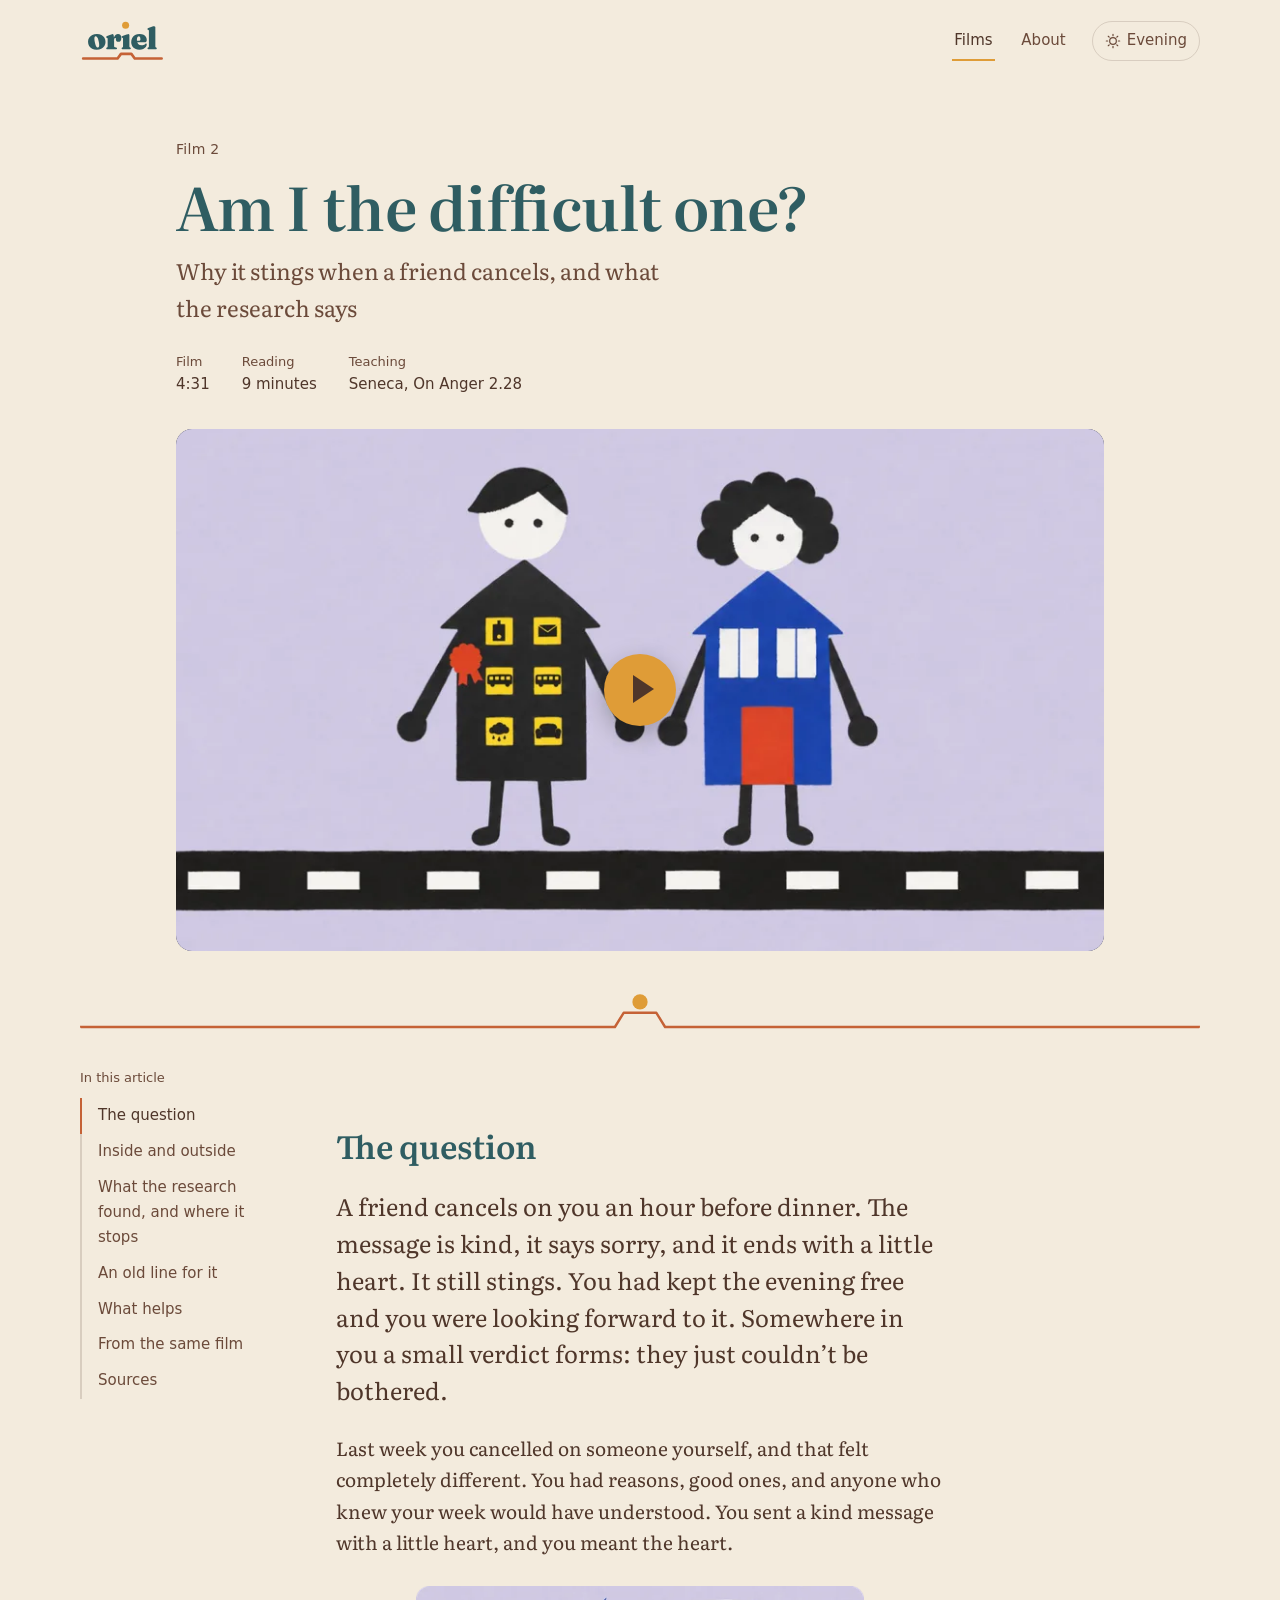
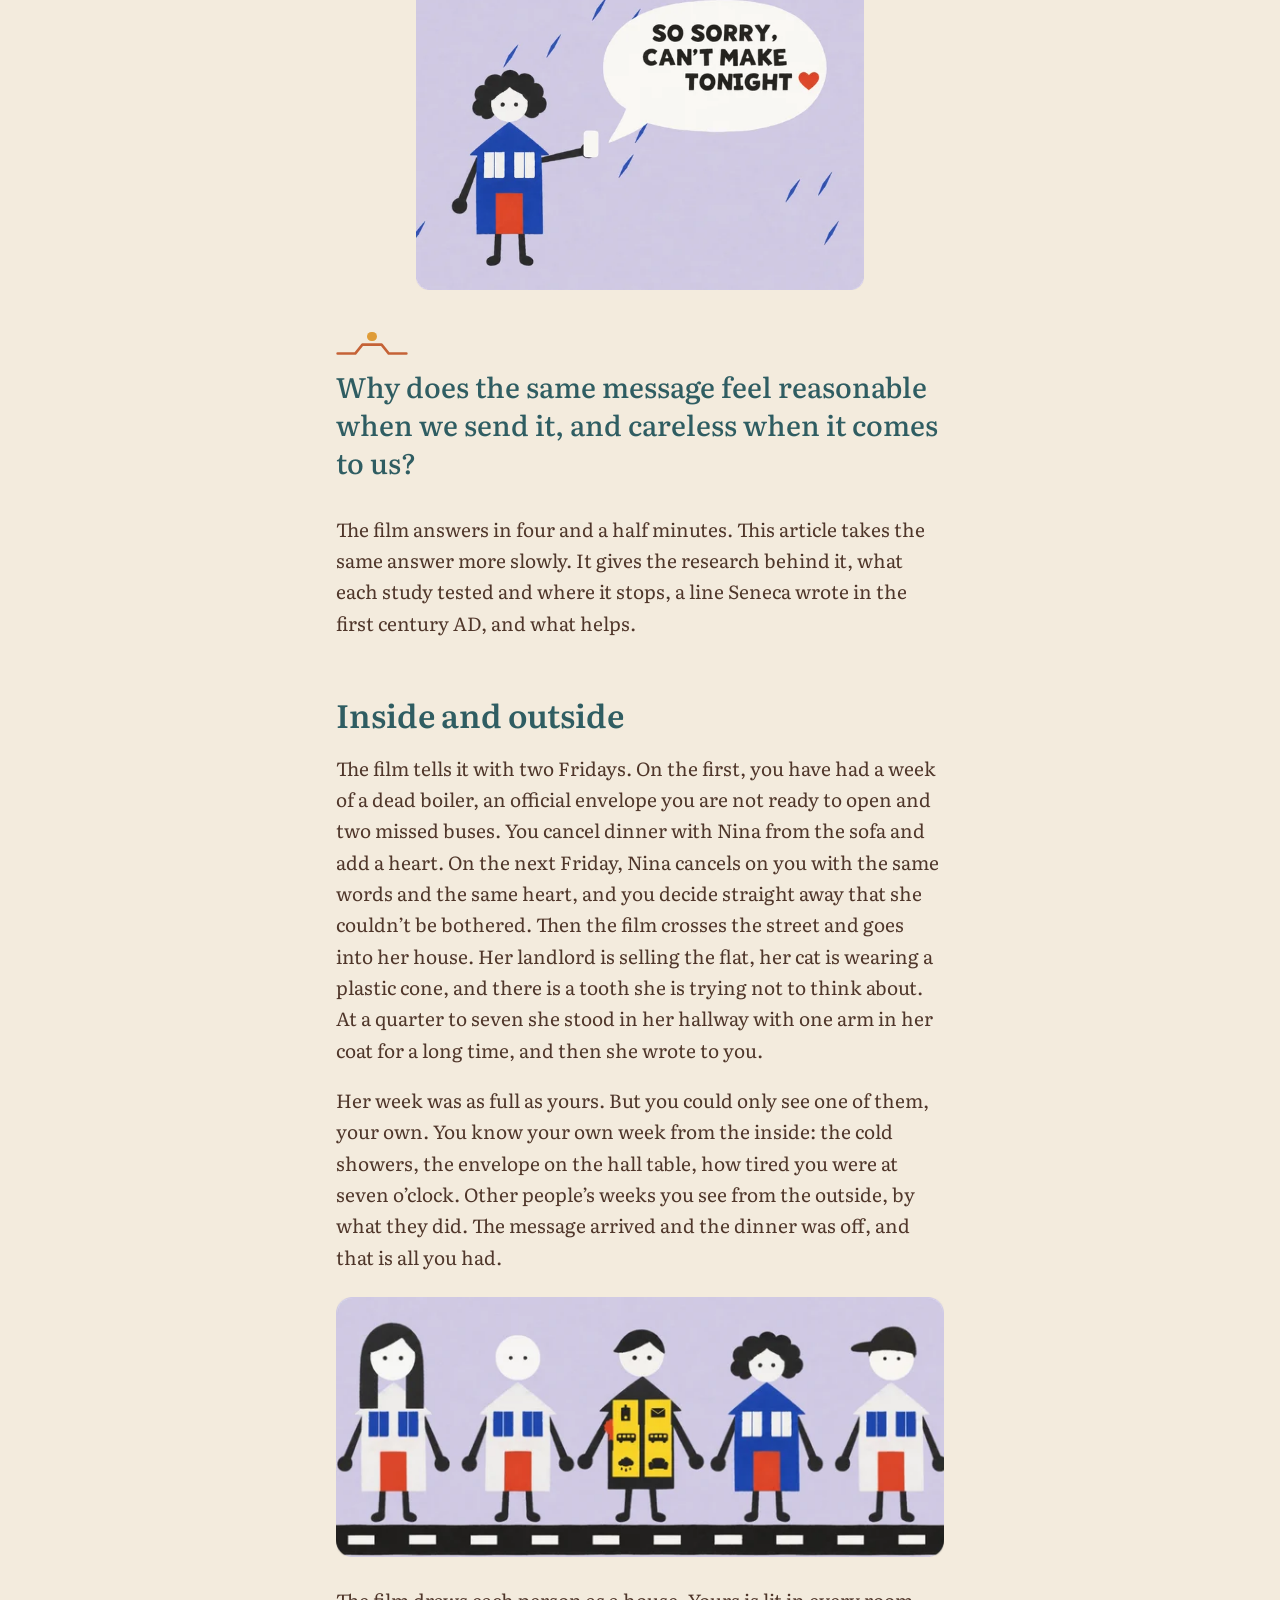
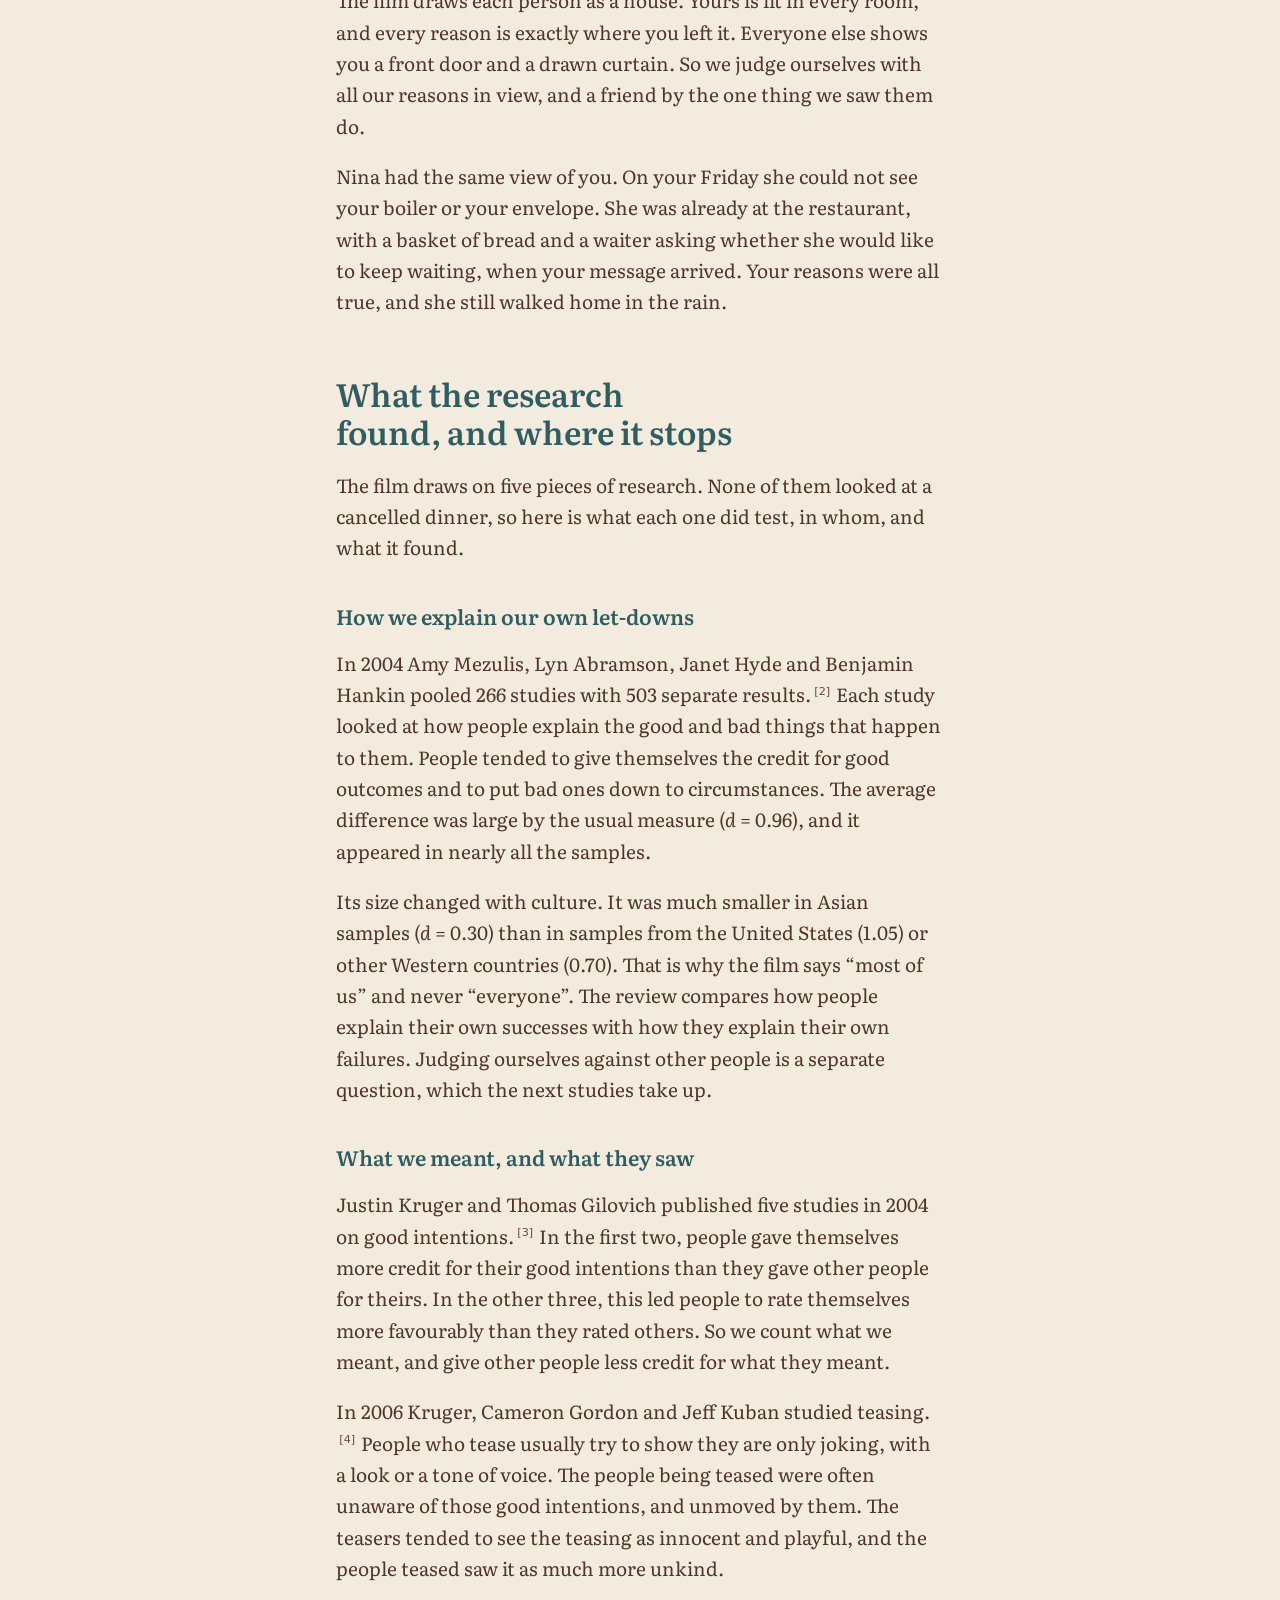
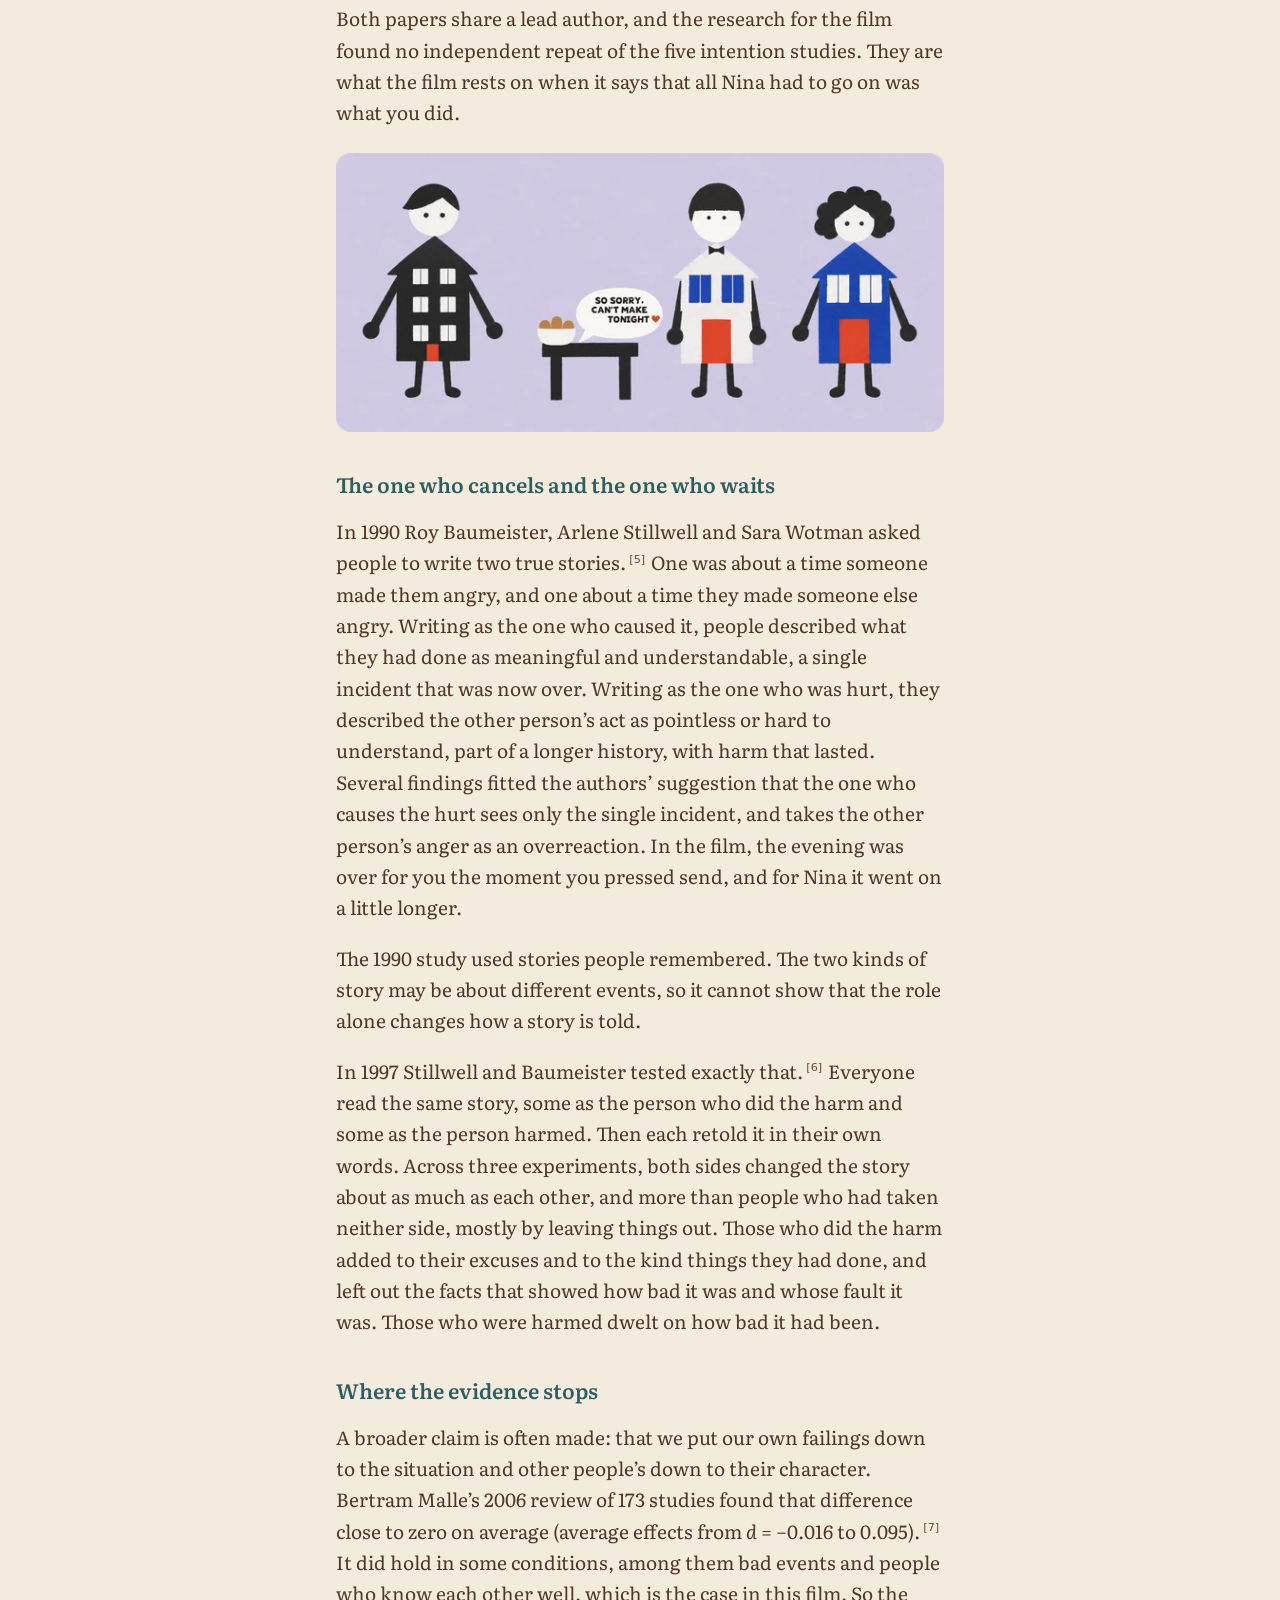
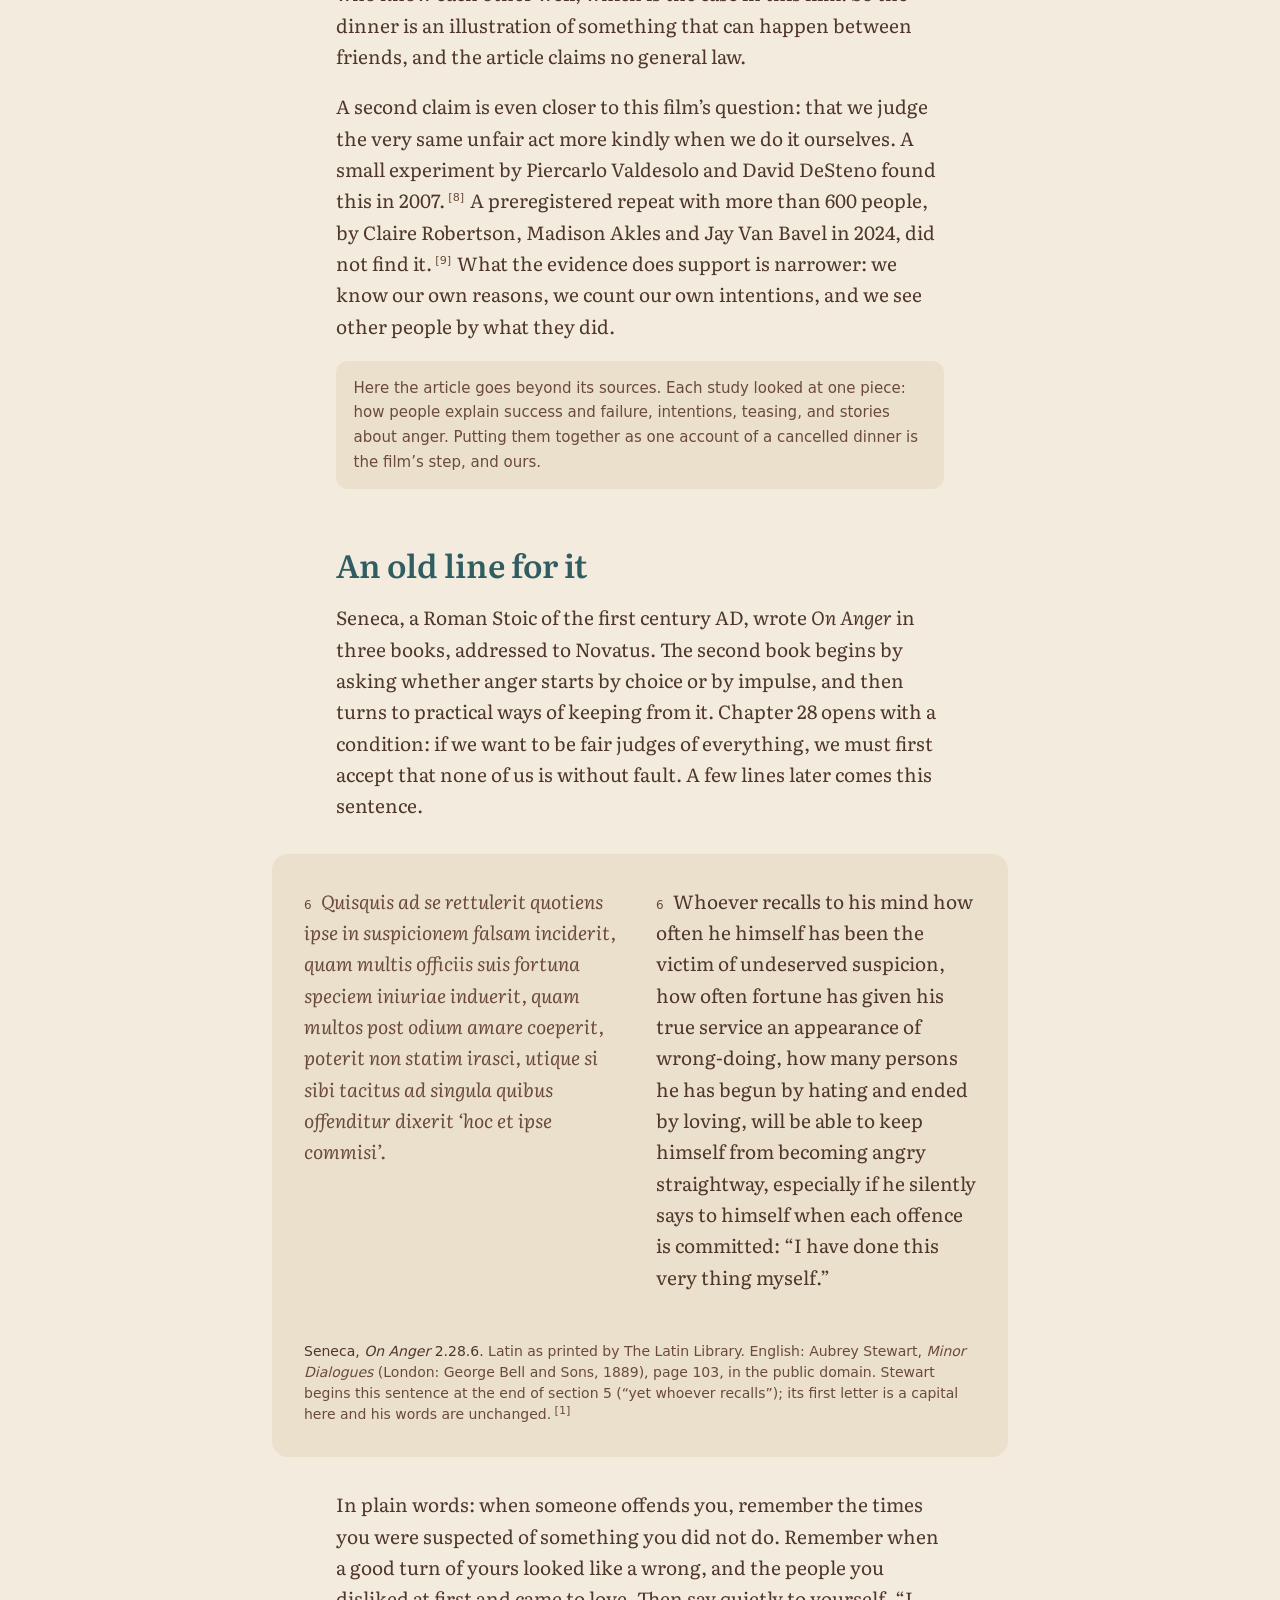
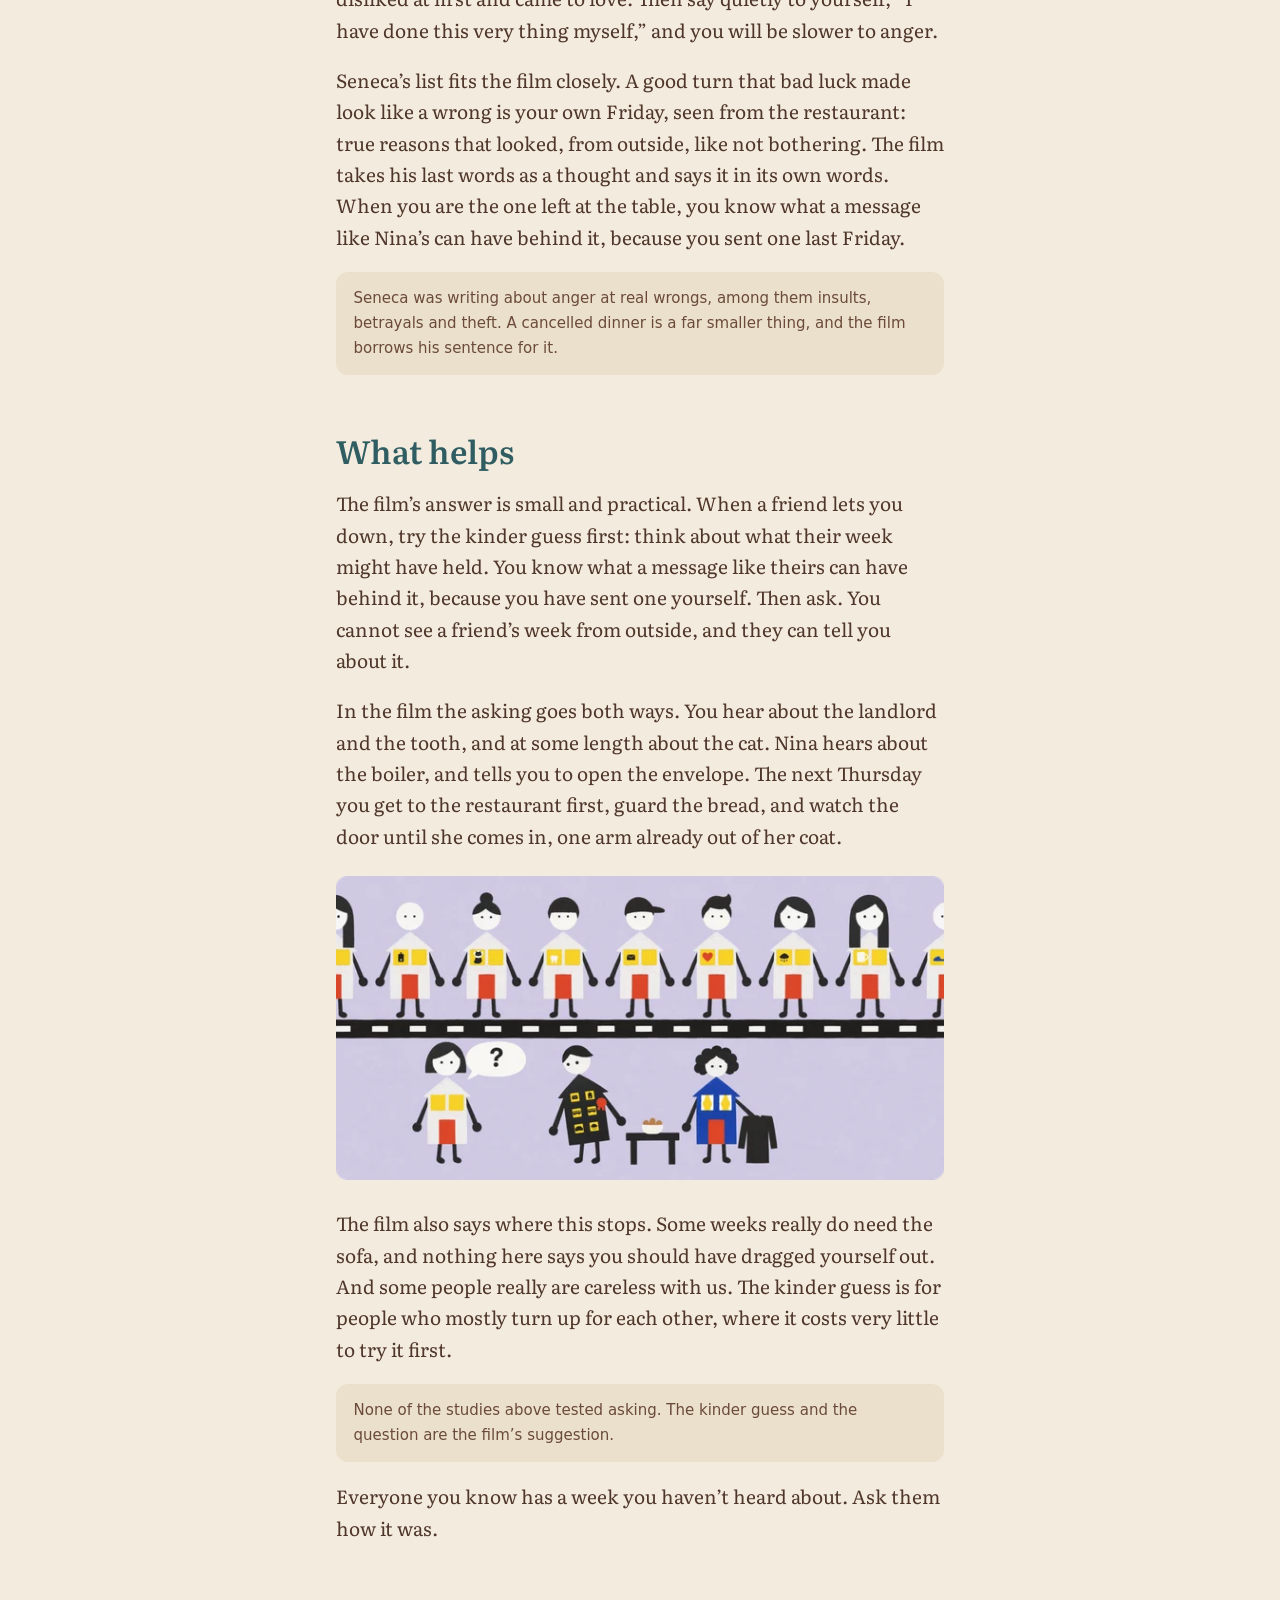
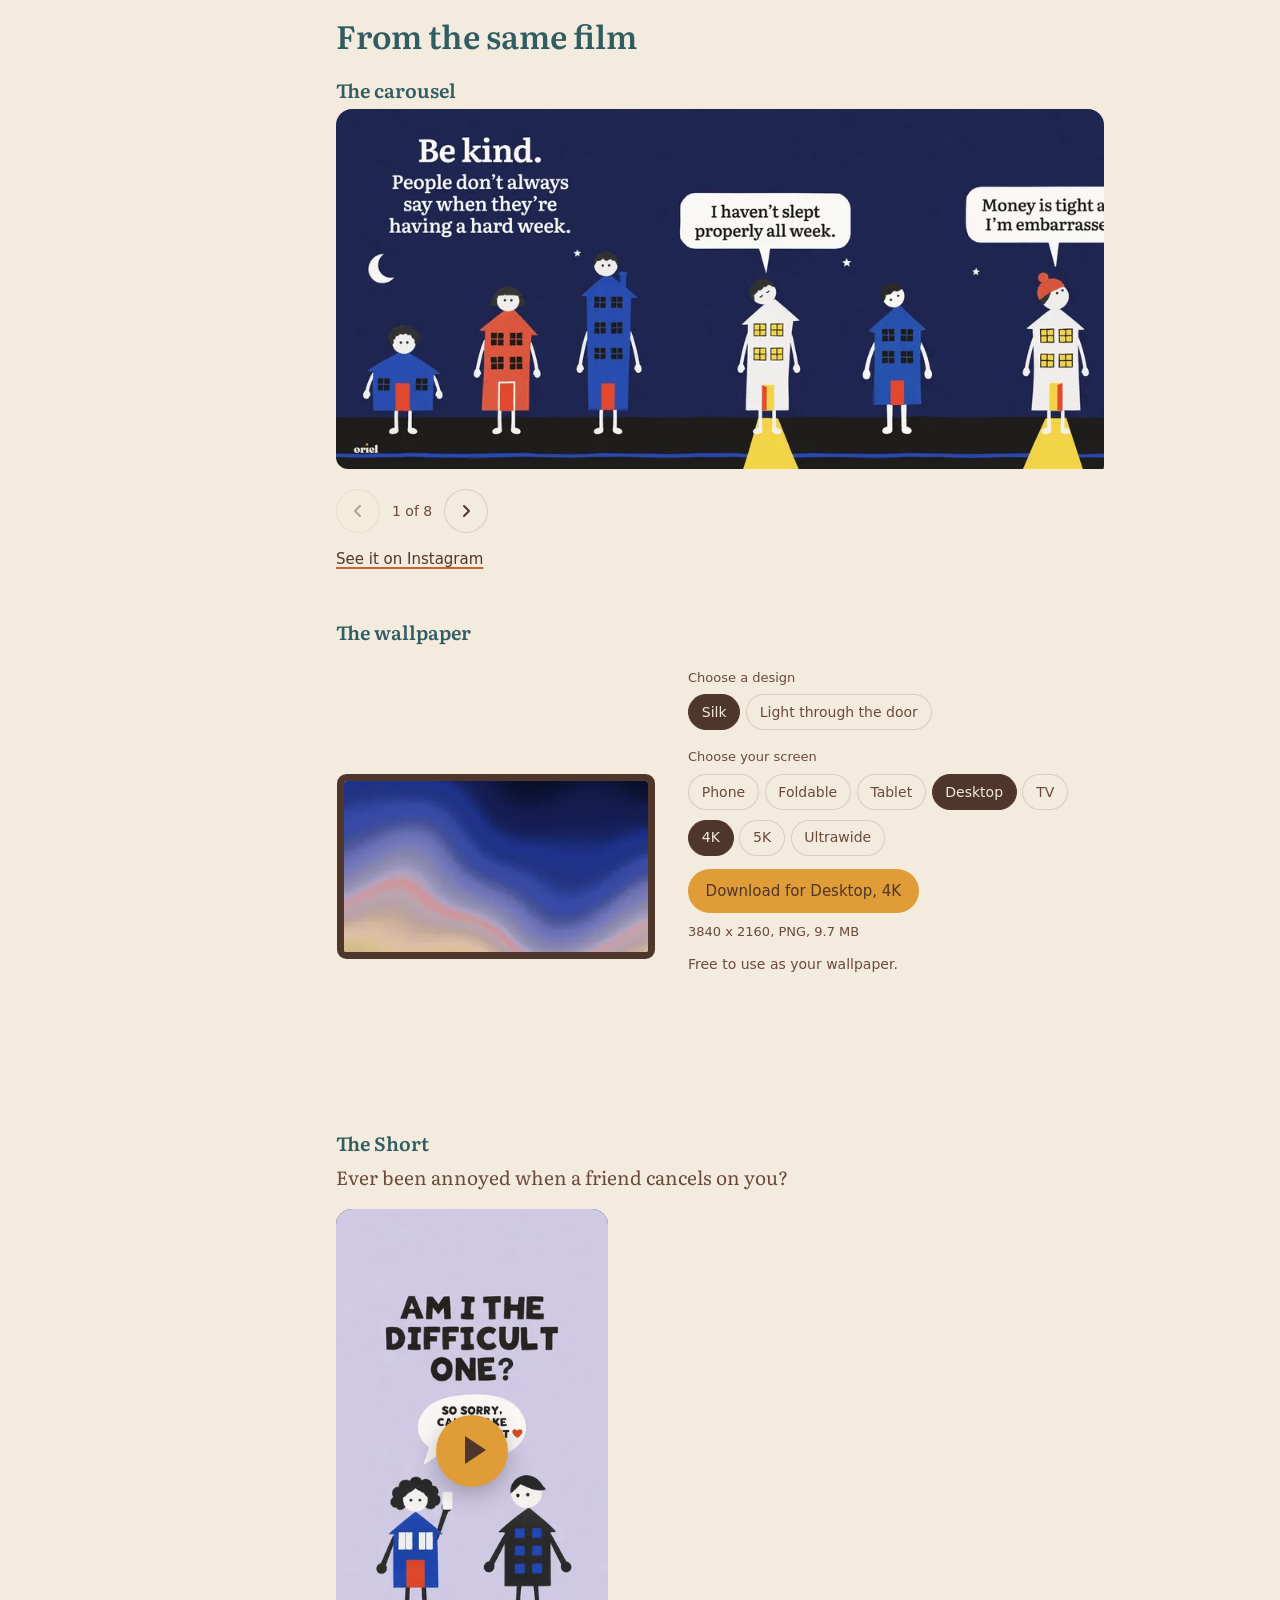
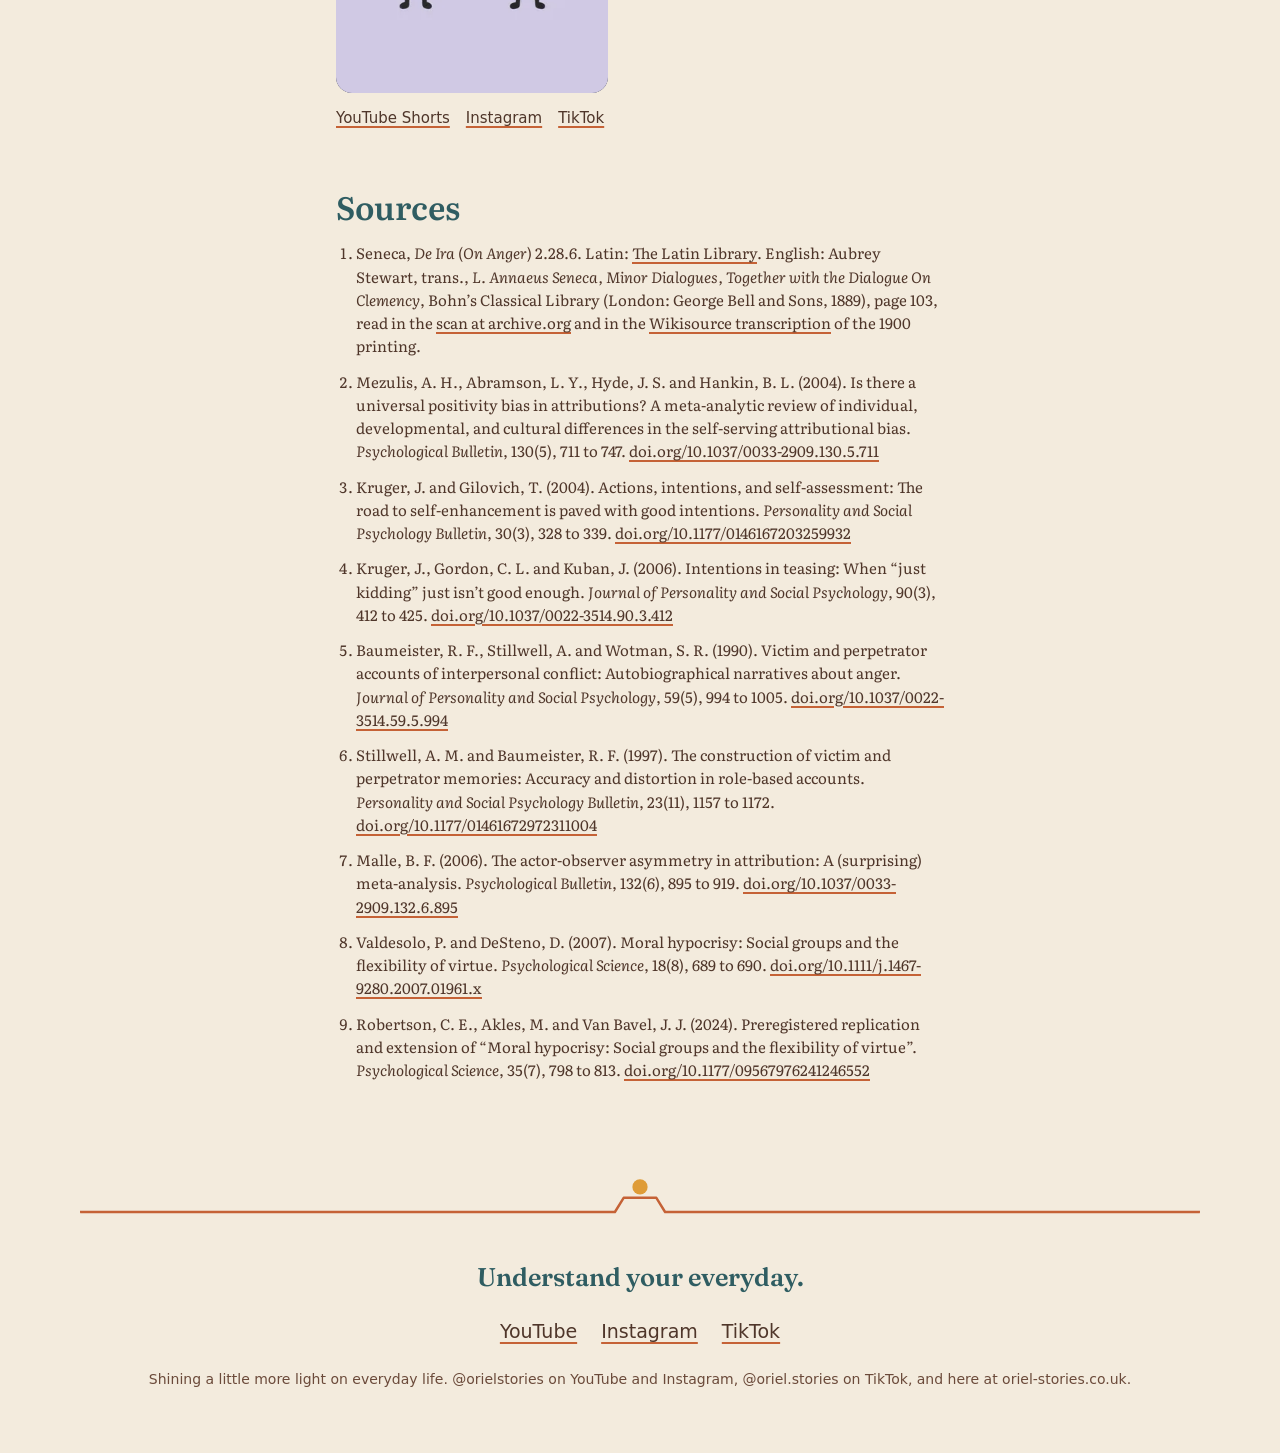
==== commit 342bf69f: "deploy: site from oriel@b101a2b" ====
--- a/films/am-i-the-difficult-one/index.html
+++ b/films/am-i-the-difficult-one/index.html
@@ -35,7 +35,7 @@
     <p class="kicker">Film 2</p>
     <h1>Am I the difficult one?</h1>
     <p class="subtitle">Why it stings when a friend cancels, and what the research says</p>
-    <dl class="meta"><div><dt>Film</dt><dd>4:31</dd></div><div><dt>Reading</dt><dd>10 minutes</dd></div><div><dt>Teaching</dt><dd>Seneca, On Anger 2.28</dd></div></dl>
+    <dl class="meta"><div><dt>Film</dt><dd>4:31</dd></div><div><dt>Reading</dt><dd>9 minutes</dd></div><div><dt>Teaching</dt><dd>Seneca, On Anger 2.28</dd></div></dl>
   </div>
 </header>
 <section class="watch" id="film" aria-label="The film">
@@ -176,8 +176,8 @@
   <section class="piece wallpaper" id="wallpaper" aria-labelledby="wallpaper-title">
     <h3 id="wallpaper-title">The wallpaper</h3>
     <div class="wallpaper-grid">
-      <div class="preview-box"><div class="device-frame phone portrait"><img class="wp-preview" src="/img/films/am-i-the-difficult-one/wallpaper-silk-phone-185.webp" srcset="/img/films/am-i-the-difficult-one/wallpaper-silk-phone-185.webp 185w, /img/films/am-i-the-difficult-one/wallpaper-silk-phone-370.webp 370w" sizes="185px" width="185" height="400" style="width: 185px; height: 400px" alt="Abstract folds of colour, like silk, passing from night blue at the top through cobalt and lilac to warm yellow light at the bottom, with one thin red thread" decoding="async" loading="lazy"></div></div>
-      <div class="choose"><fieldset class="devices designs"><legend>Choose a design</legend><div class="options"><label><input type="radio" name="wp-design-am-i-the-difficult-one" value="silk" data-alt="Abstract folds of colour, like silk, passing from night blue at the top through cobalt and lilac to warm yellow light at the bottom, with one thin red thread" checked><span>Silk</span></label><label><input type="radio" name="wp-design-am-i-the-difficult-one" value="light-through-the-door" data-alt="A dark blue room, lilac at the top, with a thin bright upright line of light like a door left ajar and a wedge of warm yellow light spreading across the floor"><span>Light through the door</span></label></div></fieldset><fieldset class="devices screens"><legend>Choose your screen</legend><div class="options"><label><input type="radio" name="wp-device-am-i-the-difficult-one" value="Phone" checked><span>Phone</span></label><label><input type="radio" name="wp-device-am-i-the-difficult-one" value="Foldable"><span>Foldable</span></label><label><input type="radio" name="wp-device-am-i-the-difficult-one" value="Tablet"><span>Tablet</span></label><label><input type="radio" name="wp-device-am-i-the-difficult-one" value="Desktop"><span>Desktop</span></label><label><input type="radio" name="wp-device-am-i-the-difficult-one" value="TV"><span>TV</span></label></div></fieldset><fieldset class="devices variants"><legend class="visually-hidden">Which one</legend><div class="options"><label data-device="Phone"><input type="radio" name="wp-format-am-i-the-difficult-one" value="phone" data-designs="{&quot;silk&quot;: {&quot;preview&quot;: &quot;/img/films/am-i-the-difficult-one/wallpaper-silk-phone-185.webp 185w, /img/films/am-i-the-difficult-one/wallpaper-silk-phone-370.webp 370w&quot;, &quot;href&quot;: &quot;/dl/oriel-silk-phone-1290x2796.png&quot;, &quot;name&quot;: &quot;oriel-silk-phone-1290x2796.png&quot;, &quot;detail&quot;: &quot;1290 x 2796, PNG, 4.2 MB&quot;}, &quot;light-through-the-door&quot;: {&quot;preview&quot;: &quot;/img/films/am-i-the-difficult-one/wallpaper-light-through-the-door-phone-185.webp 185w, /img/films/am-i-the-difficult-one/wallpaper-light-through-the-door-phone-370.webp 370w&quot;, &quot;href&quot;: &quot;/dl/oriel-light-through-the-door-phone-1290x2796.png&quot;, &quot;name&quot;: &quot;oriel-light-through-the-door-phone-1290x2796.png&quot;, &quot;detail&quot;: &quot;1290 x 2796, PNG, 4.2 MB&quot;}}" data-cw="185" data-ch="400" data-shape="phone portrait" data-label="iPhone" checked><span>iPhone</span></label><label data-device="Phone"><input type="radio" name="wp-format-am-i-the-difficult-one" value="android" data-designs="{&quot;silk&quot;: {&quot;preview&quot;: &quot;/img/films/am-i-the-difficult-one/wallpaper-silk-android-180.webp 180w, /img/films/am-i-the-difficult-one/wallpaper-silk-android-360.webp 360w&quot;, &quot;href&quot;: &quot;/dl/oriel-silk-android-1440x3200.png&quot;, &quot;name&quot;: &quot;oriel-silk-android-1440x3200.png&quot;, &quot;detail&quot;: &quot;1440 x 3200, PNG, 5.4 MB&quot;}, &quot;light-through-the-door&quot;: {&quot;preview&quot;: &quot;/img/films/am-i-the-difficult-one/wallpaper-light-through-the-door-android-180.webp 180w, /img/films/am-i-the-difficult-one/wallpaper-light-through-the-door-android-360.webp 360w&quot;, &quot;href&quot;: &quot;/dl/oriel-light-through-the-door-android-1440x3200.png&quot;, &quot;name&quot;: &quot;oriel-light-through-the-door-android-1440x3200.png&quot;, &quot;detail&quot;: &quot;1440 x 3200, PNG, 5.4 MB&quot;}}" data-cw="180" data-ch="400" data-shape="phone portrait" data-label="Android"><span>Android</span></label><label data-device="Foldable" hidden><input type="radio" name="wp-format-am-i-the-difficult-one" value="fold-inner" data-designs="{&quot;silk&quot;: {&quot;preview&quot;: &quot;/img/films/am-i-the-difficult-one/wallpaper-silk-fold-inner-304.webp 304w, /img/films/am-i-the-difficult-one/wallpaper-silk-fold-inner-608.webp 608w&quot;, &quot;href&quot;: &quot;/dl/oriel-silk-fold-inner-2208x1768.png&quot;, &quot;name&quot;: &quot;oriel-silk-fold-inner-2208x1768.png&quot;, &quot;detail&quot;: &quot;2208 x 1768, PNG, 4.6 MB&quot;}, &quot;light-through-the-door&quot;: {&quot;preview&quot;: &quot;/img/films/am-i-the-difficult-one/wallpaper-light-through-the-door-fold-inner-304.webp 304w, /img/films/am-i-the-difficult-one/wallpaper-light-through-the-door-fold-inner-608.webp 608w&quot;, &quot;href&quot;: &quot;/dl/oriel-light-through-the-door-fold-inner-2208x1768.png&quot;, &quot;name&quot;: &quot;oriel-light-through-the-door-fold-inner-2208x1768.png&quot;, &quot;detail&quot;: &quot;2208 x 1768, PNG, 4.6 MB&quot;}}" data-cw="304" data-ch="243" data-shape="tablet landscape" data-label="Foldable, inner screen"><span>Inner screen</span></label><label data-device="Foldable" hidden><input type="radio" name="wp-format-am-i-the-difficult-one" value="fold-cover" data-designs="{&quot;silk&quot;: {&quot;preview&quot;: &quot;/img/films/am-i-the-difficult-one/wallpaper-silk-fold-cover-163.webp 163w, /img/films/am-i-the-difficult-one/wallpaper-silk-fold-cover-326.webp 326w&quot;, &quot;href&quot;: &quot;/dl/oriel-silk-fold-cover-968x2376.png&quot;, &quot;name&quot;: &quot;oriel-silk-fold-cover-968x2376.png&quot;, &quot;detail&quot;: &quot;968 x 2376, PNG, 2.7 MB&quot;}, &quot;light-through-the-door&quot;: {&quot;preview&quot;: &quot;/img/films/am-i-the-difficult-one/wallpaper-light-through-the-door-fold-cover-163.webp 163w, /img/films/am-i-the-difficult-one/wallpaper-light-through-the-door-fold-cover-326.webp 326w&quot;, &quot;href&quot;: &quot;/dl/oriel-light-through-the-door-fold-cover-968x2376.png&quot;, &quot;name&quot;: &quot;oriel-light-through-the-door-fold-cover-968x2376.png&quot;, &quot;detail&quot;: &quot;968 x 2376, PNG, 2.7 MB&quot;}}" data-cw="163" data-ch="400" data-shape="phone portrait" data-label="Foldable, cover screen"><span>Cover screen</span></label><label data-device="Tablet" hidden><input type="radio" name="wp-format-am-i-the-difficult-one" value="tablet-landscape" data-designs="{&quot;silk&quot;: {&quot;preview&quot;: &quot;/img/films/am-i-the-difficult-one/wallpaper-silk-tablet-landscape-304.webp 304w, /img/films/am-i-the-difficult-one/wallpaper-silk-tablet-landscape-608.webp 608w&quot;, &quot;href&quot;: &quot;/dl/oriel-silk-tablet-landscape-2732x2048.png&quot;, &quot;name&quot;: &quot;oriel-silk-tablet-landscape-2732x2048.png&quot;, &quot;detail&quot;: &quot;2732 x 2048, PNG, 6.6 MB&quot;}, &quot;light-through-the-door&quot;: {&quot;preview&quot;: &quot;/img/films/am-i-the-difficult-one/wallpaper-light-through-the-door-tablet-landscape-304.webp 304w, /img/films/am-i-the-difficult-one/wallpaper-light-through-the-door-tablet-landscape-608.webp 608w&quot;, &quot;href&quot;: &quot;/dl/oriel-light-through-the-door-tablet-landscape-2732x2048.png&quot;, &quot;name&quot;: &quot;oriel-light-through-the-door-tablet-landscape-2732x2048.png&quot;, &quot;detail&quot;: &quot;2732 x 2048, PNG, 6.6 MB&quot;}}" data-cw="304" data-ch="228" data-shape="tablet landscape" data-label="Tablet, landscape"><span>Landscape</span></label><label data-device="Tablet" hidden><input type="radio" name="wp-format-am-i-the-difficult-one" value="tablet-portrait" data-designs="{&quot;silk&quot;: {&quot;preview&quot;: &quot;/img/films/am-i-the-difficult-one/wallpaper-silk-tablet-portrait-300.webp 300w, /img/films/am-i-the-difficult-one/wallpaper-silk-tablet-portrait-600.webp 600w&quot;, &quot;href&quot;: &quot;/dl/oriel-silk-tablet-portrait-2048x2732.png&quot;, &quot;name&quot;: &quot;oriel-silk-tablet-portrait-2048x2732.png&quot;, &quot;detail&quot;: &quot;2048 x 2732, PNG, 6.6 MB&quot;}, &quot;light-through-the-door&quot;: {&quot;preview&quot;: &quot;/img/films/am-i-the-difficult-one/wallpaper-light-through-the-door-tablet-portrait-300.webp 300w, /img/films/am-i-the-difficult-one/wallpaper-light-through-the-door-tablet-portrait-600.webp 600w&quot;, &quot;href&quot;: &quot;/dl/oriel-light-through-the-door-tablet-portrait-2048x2732.png&quot;, &quot;name&quot;: &quot;oriel-light-through-the-door-tablet-portrait-2048x2732.png&quot;, &quot;detail&quot;: &quot;2048 x 2732, PNG, 6.6 MB&quot;}}" data-cw="300" data-ch="400" data-shape="tablet portrait" data-label="Tablet, portrait"><span>Portrait</span></label><label data-device="Desktop" hidden><input type="radio" name="wp-format-am-i-the-difficult-one" value="desktop-4k" data-designs="{&quot;silk&quot;: {&quot;preview&quot;: &quot;/img/films/am-i-the-difficult-one/wallpaper-silk-desktop-4k-304.webp 304w, /img/films/am-i-the-difficult-one/wallpaper-silk-desktop-4k-608.webp 608w&quot;, &quot;href&quot;: &quot;/dl/oriel-silk-desktop-4k-3840x2160.png&quot;, &quot;name&quot;: &quot;oriel-silk-desktop-4k-3840x2160.png&quot;, &quot;detail&quot;: &quot;3840 x 2160, PNG, 9.7 MB&quot;}, &quot;light-through-the-door&quot;: {&quot;preview&quot;: &quot;/img/films/am-i-the-difficult-one/wallpaper-light-through-the-door-desktop-4k-304.webp 304w, /img/films/am-i-the-difficult-one/wallpaper-light-through-the-door-desktop-4k-608.webp 608w&quot;, &quot;href&quot;: &quot;/dl/oriel-light-through-the-door-desktop-4k-3840x2160.png&quot;, &quot;name&quot;: &quot;oriel-light-through-the-door-desktop-4k-3840x2160.png&quot;, &quot;detail&quot;: &quot;3840 x 2160, PNG, 9.7 MB&quot;}}" data-cw="304" data-ch="171" data-shape="desktop landscape" data-label="Desktop, 4K"><span>4K</span></label><label data-device="Desktop" hidden><input type="radio" name="wp-format-am-i-the-difficult-one" value="desktop-5k" data-designs="{&quot;silk&quot;: {&quot;preview&quot;: &quot;/img/films/am-i-the-difficult-one/wallpaper-silk-desktop-5k-304.webp 304w, /img/films/am-i-the-difficult-one/wallpaper-silk-desktop-5k-608.webp 608w&quot;, &quot;href&quot;: &quot;/dl/oriel-silk-desktop-5k-5120x2880.png&quot;, &quot;name&quot;: &quot;oriel-silk-desktop-5k-5120x2880.png&quot;, &quot;detail&quot;: &quot;5120 x 2880, PNG, 17.3 MB&quot;}, &quot;light-through-the-door&quot;: {&quot;preview&quot;: &quot;/img/films/am-i-the-difficult-one/wallpaper-light-through-the-door-desktop-5k-304.webp 304w, /img/films/am-i-the-difficult-one/wallpaper-light-through-the-door-desktop-5k-608.webp 608w&quot;, &quot;href&quot;: &quot;/dl/oriel-light-through-the-door-desktop-5k-5120x2880.png&quot;, &quot;name&quot;: &quot;oriel-light-through-the-door-desktop-5k-5120x2880.png&quot;, &quot;detail&quot;: &quot;5120 x 2880, PNG, 17.3 MB&quot;}}" data-cw="304" data-ch="171" data-shape="desktop landscape" data-label="Desktop, 5K"><span>5K</span></label><label data-device="Desktop" hidden><input type="radio" name="wp-format-am-i-the-difficult-one" value="ultrawide" data-designs="{&quot;silk&quot;: {&quot;preview&quot;: &quot;/img/films/am-i-the-difficult-one/wallpaper-silk-ultrawide-304.webp 304w, /img/films/am-i-the-difficult-one/wallpaper-silk-ultrawide-608.webp 608w&quot;, &quot;href&quot;: &quot;/dl/oriel-silk-ultrawide-5120x2160.png&quot;, &quot;name&quot;: &quot;oriel-silk-ultrawide-5120x2160.png&quot;, &quot;detail&quot;: &quot;5120 x 2160, PNG, 12.9 MB&quot;}, &quot;light-through-the-door&quot;: {&quot;preview&quot;: &quot;/img/films/am-i-the-difficult-one/wallpaper-light-through-the-door-ultrawide-304.webp 304w, /img/films/am-i-the-difficult-one/wallpaper-light-through-the-door-ultrawide-608.webp 608w&quot;, &quot;href&quot;: &quot;/dl/oriel-light-through-the-door-ultrawide-5120x2160.png&quot;, &quot;name&quot;: &quot;oriel-light-through-the-door-ultrawide-5120x2160.png&quot;, &quot;detail&quot;: &quot;5120 x 2160, PNG, 13.0 MB&quot;}}" data-cw="304" data-ch="128" data-shape="desktop landscape" data-label="Desktop, ultrawide"><span>Ultrawide</span></label><label data-device="TV" hidden data-alone><input type="radio" name="wp-format-am-i-the-difficult-one" value="tv" data-designs="{&quot;silk&quot;: {&quot;preview&quot;: &quot;/img/films/am-i-the-difficult-one/wallpaper-silk-tv-304.webp 304w, /img/films/am-i-the-difficult-one/wallpaper-silk-tv-608.webp 608w&quot;, &quot;href&quot;: &quot;/dl/oriel-silk-tv-3840x2160.png&quot;, &quot;name&quot;: &quot;oriel-silk-tv-3840x2160.png&quot;, &quot;detail&quot;: &quot;3840 x 2160, PNG, 9.7 MB&quot;}, &quot;light-through-the-door&quot;: {&quot;preview&quot;: &quot;/img/films/am-i-the-difficult-one/wallpaper-light-through-the-door-tv-304.webp 304w, /img/films/am-i-the-difficult-one/wallpaper-light-through-the-door-tv-608.webp 608w&quot;, &quot;href&quot;: &quot;/dl/oriel-light-through-the-door-tv-3840x2160.png&quot;, &quot;name&quot;: &quot;oriel-light-through-the-door-tv-3840x2160.png&quot;, &quot;detail&quot;: &quot;3840 x 2160, PNG, 9.7 MB&quot;}}" data-cw="304" data-ch="171" data-shape="tv landscape" data-label="TV"><span>4K</span></label></div></fieldset><p class="where download"><a class="button" href="/dl/oriel-silk-phone-1290x2796.png" download="oriel-silk-phone-1290x2796.png">Download for <span class="device">iPhone</span></a><span class="file" aria-live="polite">1290 x 2796, PNG, 4.2 MB</span></p><p class="free">Free to use as your wallpaper.</p><noscript><ul class="every"><li><a href="/dl/oriel-silk-phone-1290x2796.png" download>Silk, Phone, iPhone: 1290 x 2796</a></li><li><a href="/dl/oriel-silk-android-1440x3200.png" download>Silk, Phone, Android: 1440 x 3200</a></li><li><a href="/dl/oriel-silk-fold-inner-2208x1768.png" download>Silk, Foldable, Inner screen: 2208 x 1768</a></li><li><a href="/dl/oriel-silk-fold-cover-968x2376.png" download>Silk, Foldable, Cover screen: 968 x 2376</a></li><li><a href="/dl/oriel-silk-tablet-landscape-2732x2048.png" download>Silk, Tablet, Landscape: 2732 x 2048</a></li><li><a href="/dl/oriel-silk-tablet-portrait-2048x2732.png" download>Silk, Tablet, Portrait: 2048 x 2732</a></li><li><a href="/dl/oriel-silk-desktop-4k-3840x2160.png" download>Silk, Desktop, 4K: 3840 x 2160</a></li><li><a href="/dl/oriel-silk-desktop-5k-5120x2880.png" download>Silk, Desktop, 5K: 5120 x 2880</a></li><li><a href="/dl/oriel-silk-ultrawide-5120x2160.png" download>Silk, Desktop, Ultrawide: 5120 x 2160</a></li><li><a href="/dl/oriel-silk-tv-3840x2160.png" download>Silk, TV, 4K: 3840 x 2160</a></li><li><a href="/dl/oriel-light-through-the-door-phone-1290x2796.png" download>Light through the door, Phone, iPhone: 1290 x 2796</a></li><li><a href="/dl/oriel-light-through-the-door-android-1440x3200.png" download>Light through the door, Phone, Android: 1440 x 3200</a></li><li><a href="/dl/oriel-light-through-the-door-fold-inner-2208x1768.png" download>Light through the door, Foldable, Inner screen: 2208 x 1768</a></li><li><a href="/dl/oriel-light-through-the-door-fold-cover-968x2376.png" download>Light through the door, Foldable, Cover screen: 968 x 2376</a></li><li><a href="/dl/oriel-light-through-the-door-tablet-landscape-2732x2048.png" download>Light through the door, Tablet, Landscape: 2732 x 2048</a></li><li><a href="/dl/oriel-light-through-the-door-tablet-portrait-2048x2732.png" download>Light through the door, Tablet, Portrait: 2048 x 2732</a></li><li><a href="/dl/oriel-light-through-the-door-desktop-4k-3840x2160.png" download>Light through the door, Desktop, 4K: 3840 x 2160</a></li><li><a href="/dl/oriel-light-through-the-door-desktop-5k-5120x2880.png" download>Light through the door, Desktop, 5K: 5120 x 2880</a></li><li><a href="/dl/oriel-light-through-the-door-ultrawide-5120x2160.png" download>Light through the door, Desktop, Ultrawide: 5120 x 2160</a></li><li><a href="/dl/oriel-light-through-the-door-tv-3840x2160.png" download>Light through the door, TV, 4K: 3840 x 2160</a></li></ul></noscript></div>
+      <div class="preview-box"><div class="device-frame phone portrait"><img class="wp-preview" src="/img/films/am-i-the-difficult-one/wallpaper-difficult-one-silk-phone-185.webp" srcset="/img/films/am-i-the-difficult-one/wallpaper-difficult-one-silk-phone-185.webp 185w, /img/films/am-i-the-difficult-one/wallpaper-difficult-one-silk-phone-370.webp 370w" sizes="185px" width="185" height="400" style="width: 185px; height: 400px" alt="Abstract folds of colour, like silk, passing from night blue at the top through cobalt and lilac to warm yellow light at the bottom, with one thin red thread" decoding="async" loading="lazy"></div></div>
+      <div class="choose"><fieldset class="devices designs"><legend>Choose a design</legend><div class="options"><label><input type="radio" name="wp-design-am-i-the-difficult-one" value="difficult-one-silk" data-alt="Abstract folds of colour, like silk, passing from night blue at the top through cobalt and lilac to warm yellow light at the bottom, with one thin red thread" checked><span>Silk</span></label><label><input type="radio" name="wp-design-am-i-the-difficult-one" value="light-through-the-door" data-alt="A dark blue room, lilac at the top, with a thin bright upright line of light like a door left ajar and a wedge of warm yellow light spreading across the floor"><span>Light through the door</span></label></div></fieldset><fieldset class="devices screens"><legend>Choose your screen</legend><div class="options"><label><input type="radio" name="wp-device-am-i-the-difficult-one" value="Phone" checked><span>Phone</span></label><label><input type="radio" name="wp-device-am-i-the-difficult-one" value="Foldable"><span>Foldable</span></label><label><input type="radio" name="wp-device-am-i-the-difficult-one" value="Tablet"><span>Tablet</span></label><label><input type="radio" name="wp-device-am-i-the-difficult-one" value="Desktop"><span>Desktop</span></label><label><input type="radio" name="wp-device-am-i-the-difficult-one" value="TV"><span>TV</span></label></div></fieldset><fieldset class="devices variants"><legend class="visually-hidden">Which one</legend><div class="options"><label data-device="Phone"><input type="radio" name="wp-format-am-i-the-difficult-one" value="phone" data-designs="{&quot;difficult-one-silk&quot;: {&quot;preview&quot;: &quot;/img/films/am-i-the-difficult-one/wallpaper-difficult-one-silk-phone-185.webp 185w, /img/films/am-i-the-difficult-one/wallpaper-difficult-one-silk-phone-370.webp 370w&quot;, &quot;href&quot;: &quot;/dl/oriel-difficult-one-silk-phone-1290x2796.png&quot;, &quot;name&quot;: &quot;oriel-difficult-one-silk-phone-1290x2796.png&quot;, &quot;detail&quot;: &quot;1290 x 2796, PNG, 4.2 MB&quot;}, &quot;light-through-the-door&quot;: {&quot;preview&quot;: &quot;/img/films/am-i-the-difficult-one/wallpaper-light-through-the-door-phone-185.webp 185w, /img/films/am-i-the-difficult-one/wallpaper-light-through-the-door-phone-370.webp 370w&quot;, &quot;href&quot;: &quot;/dl/oriel-light-through-the-door-phone-1290x2796.png&quot;, &quot;name&quot;: &quot;oriel-light-through-the-door-phone-1290x2796.png&quot;, &quot;detail&quot;: &quot;1290 x 2796, PNG, 4.2 MB&quot;}}" data-cw="185" data-ch="400" data-shape="phone portrait" data-label="iPhone" checked><span>iPhone</span></label><label data-device="Phone"><input type="radio" name="wp-format-am-i-the-difficult-one" value="android" data-designs="{&quot;difficult-one-silk&quot;: {&quot;preview&quot;: &quot;/img/films/am-i-the-difficult-one/wallpaper-difficult-one-silk-android-180.webp 180w, /img/films/am-i-the-difficult-one/wallpaper-difficult-one-silk-android-360.webp 360w&quot;, &quot;href&quot;: &quot;/dl/oriel-difficult-one-silk-android-1440x3200.png&quot;, &quot;name&quot;: &quot;oriel-difficult-one-silk-android-1440x3200.png&quot;, &quot;detail&quot;: &quot;1440 x 3200, PNG, 5.4 MB&quot;}, &quot;light-through-the-door&quot;: {&quot;preview&quot;: &quot;/img/films/am-i-the-difficult-one/wallpaper-light-through-the-door-android-180.webp 180w, /img/films/am-i-the-difficult-one/wallpaper-light-through-the-door-android-360.webp 360w&quot;, &quot;href&quot;: &quot;/dl/oriel-light-through-the-door-android-1440x3200.png&quot;, &quot;name&quot;: &quot;oriel-light-through-the-door-android-1440x3200.png&quot;, &quot;detail&quot;: &quot;1440 x 3200, PNG, 5.4 MB&quot;}}" data-cw="180" data-ch="400" data-shape="phone portrait" data-label="Android"><span>Android</span></label><label data-device="Foldable" hidden><input type="radio" name="wp-format-am-i-the-difficult-one" value="fold-inner" data-designs="{&quot;difficult-one-silk&quot;: {&quot;preview&quot;: &quot;/img/films/am-i-the-difficult-one/wallpaper-difficult-one-silk-fold-inner-304.webp 304w, /img/films/am-i-the-difficult-one/wallpaper-difficult-one-silk-fold-inner-608.webp 608w&quot;, &quot;href&quot;: &quot;/dl/oriel-difficult-one-silk-fold-inner-2208x1768.png&quot;, &quot;name&quot;: &quot;oriel-difficult-one-silk-fold-inner-2208x1768.png&quot;, &quot;detail&quot;: &quot;2208 x 1768, PNG, 4.6 MB&quot;}, &quot;light-through-the-door&quot;: {&quot;preview&quot;: &quot;/img/films/am-i-the-difficult-one/wallpaper-light-through-the-door-fold-inner-304.webp 304w, /img/films/am-i-the-difficult-one/wallpaper-light-through-the-door-fold-inner-608.webp 608w&quot;, &quot;href&quot;: &quot;/dl/oriel-light-through-the-door-fold-inner-2208x1768.png&quot;, &quot;name&quot;: &quot;oriel-light-through-the-door-fold-inner-2208x1768.png&quot;, &quot;detail&quot;: &quot;2208 x 1768, PNG, 4.6 MB&quot;}}" data-cw="304" data-ch="243" data-shape="tablet landscape" data-label="Foldable, inner screen"><span>Inner screen</span></label><label data-device="Foldable" hidden><input type="radio" name="wp-format-am-i-the-difficult-one" value="fold-cover" data-designs="{&quot;difficult-one-silk&quot;: {&quot;preview&quot;: &quot;/img/films/am-i-the-difficult-one/wallpaper-difficult-one-silk-fold-cover-163.webp 163w, /img/films/am-i-the-difficult-one/wallpaper-difficult-one-silk-fold-cover-326.webp 326w&quot;, &quot;href&quot;: &quot;/dl/oriel-difficult-one-silk-fold-cover-968x2376.png&quot;, &quot;name&quot;: &quot;oriel-difficult-one-silk-fold-cover-968x2376.png&quot;, &quot;detail&quot;: &quot;968 x 2376, PNG, 2.7 MB&quot;}, &quot;light-through-the-door&quot;: {&quot;preview&quot;: &quot;/img/films/am-i-the-difficult-one/wallpaper-light-through-the-door-fold-cover-163.webp 163w, /img/films/am-i-the-difficult-one/wallpaper-light-through-the-door-fold-cover-326.webp 326w&quot;, &quot;href&quot;: &quot;/dl/oriel-light-through-the-door-fold-cover-968x2376.png&quot;, &quot;name&quot;: &quot;oriel-light-through-the-door-fold-cover-968x2376.png&quot;, &quot;detail&quot;: &quot;968 x 2376, PNG, 2.7 MB&quot;}}" data-cw="163" data-ch="400" data-shape="phone portrait" data-label="Foldable, cover screen"><span>Cover screen</span></label><label data-device="Tablet" hidden><input type="radio" name="wp-format-am-i-the-difficult-one" value="tablet-landscape" data-designs="{&quot;difficult-one-silk&quot;: {&quot;preview&quot;: &quot;/img/films/am-i-the-difficult-one/wallpaper-difficult-one-silk-tablet-landscape-304.webp 304w, /img/films/am-i-the-difficult-one/wallpaper-difficult-one-silk-tablet-landscape-608.webp 608w&quot;, &quot;href&quot;: &quot;/dl/oriel-difficult-one-silk-tablet-landscape-2732x2048.png&quot;, &quot;name&quot;: &quot;oriel-difficult-one-silk-tablet-landscape-2732x2048.png&quot;, &quot;detail&quot;: &quot;2732 x 2048, PNG, 6.6 MB&quot;}, &quot;light-through-the-door&quot;: {&quot;preview&quot;: &quot;/img/films/am-i-the-difficult-one/wallpaper-light-through-the-door-tablet-landscape-304.webp 304w, /img/films/am-i-the-difficult-one/wallpaper-light-through-the-door-tablet-landscape-608.webp 608w&quot;, &quot;href&quot;: &quot;/dl/oriel-light-through-the-door-tablet-landscape-2732x2048.png&quot;, &quot;name&quot;: &quot;oriel-light-through-the-door-tablet-landscape-2732x2048.png&quot;, &quot;detail&quot;: &quot;2732 x 2048, PNG, 6.6 MB&quot;}}" data-cw="304" data-ch="228" data-shape="tablet landscape" data-label="Tablet, landscape"><span>Landscape</span></label><label data-device="Tablet" hidden><input type="radio" name="wp-format-am-i-the-difficult-one" value="tablet-portrait" data-designs="{&quot;difficult-one-silk&quot;: {&quot;preview&quot;: &quot;/img/films/am-i-the-difficult-one/wallpaper-difficult-one-silk-tablet-portrait-300.webp 300w, /img/films/am-i-the-difficult-one/wallpaper-difficult-one-silk-tablet-portrait-600.webp 600w&quot;, &quot;href&quot;: &quot;/dl/oriel-difficult-one-silk-tablet-portrait-2048x2732.png&quot;, &quot;name&quot;: &quot;oriel-difficult-one-silk-tablet-portrait-2048x2732.png&quot;, &quot;detail&quot;: &quot;2048 x 2732, PNG, 6.6 MB&quot;}, &quot;light-through-the-door&quot;: {&quot;preview&quot;: &quot;/img/films/am-i-the-difficult-one/wallpaper-light-through-the-door-tablet-portrait-300.webp 300w, /img/films/am-i-the-difficult-one/wallpaper-light-through-the-door-tablet-portrait-600.webp 600w&quot;, &quot;href&quot;: &quot;/dl/oriel-light-through-the-door-tablet-portrait-2048x2732.png&quot;, &quot;name&quot;: &quot;oriel-light-through-the-door-tablet-portrait-2048x2732.png&quot;, &quot;detail&quot;: &quot;2048 x 2732, PNG, 6.6 MB&quot;}}" data-cw="300" data-ch="400" data-shape="tablet portrait" data-label="Tablet, portrait"><span>Portrait</span></label><label data-device="Desktop" hidden><input type="radio" name="wp-format-am-i-the-difficult-one" value="desktop-4k" data-designs="{&quot;difficult-one-silk&quot;: {&quot;preview&quot;: &quot;/img/films/am-i-the-difficult-one/wallpaper-difficult-one-silk-desktop-4k-304.webp 304w, /img/films/am-i-the-difficult-one/wallpaper-difficult-one-silk-desktop-4k-608.webp 608w&quot;, &quot;href&quot;: &quot;/dl/oriel-difficult-one-silk-desktop-4k-3840x2160.png&quot;, &quot;name&quot;: &quot;oriel-difficult-one-silk-desktop-4k-3840x2160.png&quot;, &quot;detail&quot;: &quot;3840 x 2160, PNG, 9.7 MB&quot;}, &quot;light-through-the-door&quot;: {&quot;preview&quot;: &quot;/img/films/am-i-the-difficult-one/wallpaper-light-through-the-door-desktop-4k-304.webp 304w, /img/films/am-i-the-difficult-one/wallpaper-light-through-the-door-desktop-4k-608.webp 608w&quot;, &quot;href&quot;: &quot;/dl/oriel-light-through-the-door-desktop-4k-3840x2160.png&quot;, &quot;name&quot;: &quot;oriel-light-through-the-door-desktop-4k-3840x2160.png&quot;, &quot;detail&quot;: &quot;3840 x 2160, PNG, 9.7 MB&quot;}}" data-cw="304" data-ch="171" data-shape="desktop landscape" data-label="Desktop, 4K"><span>4K</span></label><label data-device="Desktop" hidden><input type="radio" name="wp-format-am-i-the-difficult-one" value="desktop-5k" data-designs="{&quot;difficult-one-silk&quot;: {&quot;preview&quot;: &quot;/img/films/am-i-the-difficult-one/wallpaper-difficult-one-silk-desktop-5k-304.webp 304w, /img/films/am-i-the-difficult-one/wallpaper-difficult-one-silk-desktop-5k-608.webp 608w&quot;, &quot;href&quot;: &quot;/dl/oriel-difficult-one-silk-desktop-5k-5120x2880.png&quot;, &quot;name&quot;: &quot;oriel-difficult-one-silk-desktop-5k-5120x2880.png&quot;, &quot;detail&quot;: &quot;5120 x 2880, PNG, 17.3 MB&quot;}, &quot;light-through-the-door&quot;: {&quot;preview&quot;: &quot;/img/films/am-i-the-difficult-one/wallpaper-light-through-the-door-desktop-5k-304.webp 304w, /img/films/am-i-the-difficult-one/wallpaper-light-through-the-door-desktop-5k-608.webp 608w&quot;, &quot;href&quot;: &quot;/dl/oriel-light-through-the-door-desktop-5k-5120x2880.png&quot;, &quot;name&quot;: &quot;oriel-light-through-the-door-desktop-5k-5120x2880.png&quot;, &quot;detail&quot;: &quot;5120 x 2880, PNG, 17.3 MB&quot;}}" data-cw="304" data-ch="171" data-shape="desktop landscape" data-label="Desktop, 5K"><span>5K</span></label><label data-device="Desktop" hidden><input type="radio" name="wp-format-am-i-the-difficult-one" value="ultrawide" data-designs="{&quot;difficult-one-silk&quot;: {&quot;preview&quot;: &quot;/img/films/am-i-the-difficult-one/wallpaper-difficult-one-silk-ultrawide-304.webp 304w, /img/films/am-i-the-difficult-one/wallpaper-difficult-one-silk-ultrawide-608.webp 608w&quot;, &quot;href&quot;: &quot;/dl/oriel-difficult-one-silk-ultrawide-5120x2160.png&quot;, &quot;name&quot;: &quot;oriel-difficult-one-silk-ultrawide-5120x2160.png&quot;, &quot;detail&quot;: &quot;5120 x 2160, PNG, 12.9 MB&quot;}, &quot;light-through-the-door&quot;: {&quot;preview&quot;: &quot;/img/films/am-i-the-difficult-one/wallpaper-light-through-the-door-ultrawide-304.webp 304w, /img/films/am-i-the-difficult-one/wallpaper-light-through-the-door-ultrawide-608.webp 608w&quot;, &quot;href&quot;: &quot;/dl/oriel-light-through-the-door-ultrawide-5120x2160.png&quot;, &quot;name&quot;: &quot;oriel-light-through-the-door-ultrawide-5120x2160.png&quot;, &quot;detail&quot;: &quot;5120 x 2160, PNG, 13.0 MB&quot;}}" data-cw="304" data-ch="128" data-shape="desktop landscape" data-label="Desktop, ultrawide"><span>Ultrawide</span></label><label data-device="TV" hidden data-alone><input type="radio" name="wp-format-am-i-the-difficult-one" value="tv" data-designs="{&quot;difficult-one-silk&quot;: {&quot;preview&quot;: &quot;/img/films/am-i-the-difficult-one/wallpaper-difficult-one-silk-tv-304.webp 304w, /img/films/am-i-the-difficult-one/wallpaper-difficult-one-silk-tv-608.webp 608w&quot;, &quot;href&quot;: &quot;/dl/oriel-difficult-one-silk-tv-3840x2160.png&quot;, &quot;name&quot;: &quot;oriel-difficult-one-silk-tv-3840x2160.png&quot;, &quot;detail&quot;: &quot;3840 x 2160, PNG, 9.7 MB&quot;}, &quot;light-through-the-door&quot;: {&quot;preview&quot;: &quot;/img/films/am-i-the-difficult-one/wallpaper-light-through-the-door-tv-304.webp 304w, /img/films/am-i-the-difficult-one/wallpaper-light-through-the-door-tv-608.webp 608w&quot;, &quot;href&quot;: &quot;/dl/oriel-light-through-the-door-tv-3840x2160.png&quot;, &quot;name&quot;: &quot;oriel-light-through-the-door-tv-3840x2160.png&quot;, &quot;detail&quot;: &quot;3840 x 2160, PNG, 9.7 MB&quot;}}" data-cw="304" data-ch="171" data-shape="tv landscape" data-label="TV"><span>4K</span></label></div></fieldset><p class="where download"><a class="button" href="/dl/oriel-difficult-one-silk-phone-1290x2796.png" download="oriel-difficult-one-silk-phone-1290x2796.png">Download for <span class="device">iPhone</span></a><span class="file" aria-live="polite">1290 x 2796, PNG, 4.2 MB</span></p><p class="free">Free to use as your wallpaper.</p><noscript><ul class="every"><li><a href="/dl/oriel-difficult-one-silk-phone-1290x2796.png" download>Silk, Phone, iPhone: 1290 x 2796</a></li><li><a href="/dl/oriel-difficult-one-silk-android-1440x3200.png" download>Silk, Phone, Android: 1440 x 3200</a></li><li><a href="/dl/oriel-difficult-one-silk-fold-inner-2208x1768.png" download>Silk, Foldable, Inner screen: 2208 x 1768</a></li><li><a href="/dl/oriel-difficult-one-silk-fold-cover-968x2376.png" download>Silk, Foldable, Cover screen: 968 x 2376</a></li><li><a href="/dl/oriel-difficult-one-silk-tablet-landscape-2732x2048.png" download>Silk, Tablet, Landscape: 2732 x 2048</a></li><li><a href="/dl/oriel-difficult-one-silk-tablet-portrait-2048x2732.png" download>Silk, Tablet, Portrait: 2048 x 2732</a></li><li><a href="/dl/oriel-difficult-one-silk-desktop-4k-3840x2160.png" download>Silk, Desktop, 4K: 3840 x 2160</a></li><li><a href="/dl/oriel-difficult-one-silk-desktop-5k-5120x2880.png" download>Silk, Desktop, 5K: 5120 x 2880</a></li><li><a href="/dl/oriel-difficult-one-silk-ultrawide-5120x2160.png" download>Silk, Desktop, Ultrawide: 5120 x 2160</a></li><li><a href="/dl/oriel-difficult-one-silk-tv-3840x2160.png" download>Silk, TV, 4K: 3840 x 2160</a></li><li><a href="/dl/oriel-light-through-the-door-phone-1290x2796.png" download>Light through the door, Phone, iPhone: 1290 x 2796</a></li><li><a href="/dl/oriel-light-through-the-door-android-1440x3200.png" download>Light through the door, Phone, Android: 1440 x 3200</a></li><li><a href="/dl/oriel-light-through-the-door-fold-inner-2208x1768.png" download>Light through the door, Foldable, Inner screen: 2208 x 1768</a></li><li><a href="/dl/oriel-light-through-the-door-fold-cover-968x2376.png" download>Light through the door, Foldable, Cover screen: 968 x 2376</a></li><li><a href="/dl/oriel-light-through-the-door-tablet-landscape-2732x2048.png" download>Light through the door, Tablet, Landscape: 2732 x 2048</a></li><li><a href="/dl/oriel-light-through-the-door-tablet-portrait-2048x2732.png" download>Light through the door, Tablet, Portrait: 2048 x 2732</a></li><li><a href="/dl/oriel-light-through-the-door-desktop-4k-3840x2160.png" download>Light through the door, Desktop, 4K: 3840 x 2160</a></li><li><a href="/dl/oriel-light-through-the-door-desktop-5k-5120x2880.png" download>Light through the door, Desktop, 5K: 5120 x 2880</a></li><li><a href="/dl/oriel-light-through-the-door-ultrawide-5120x2160.png" download>Light through the door, Desktop, Ultrawide: 5120 x 2160</a></li><li><a href="/dl/oriel-light-through-the-door-tv-3840x2160.png" download>Light through the door, TV, 4K: 3840 x 2160</a></li></ul></noscript></div>
     </div>
   </section>
 
@@ -213,7 +213,7 @@
   <div class="sill-rule " aria-hidden="true"><svg viewBox="0 0 132 72" focusable="false"><path class="sill" d="M-4000 66 H20 L36 40 H96 L112 66 H4132"/><circle class="sun" cx="66" cy="20" r="14"/></svg></div>
   <p class="promise">Understand your everyday.</p>
   <ul class="platform-links"><li><a href="https://www.youtube.com/@orielstories">YouTube</a></li><li><a href="https://www.instagram.com/orielstories">Instagram</a></li><li><a href="https://www.tiktok.com/@oriel.stories">TikTok</a></li></ul>
-  <p class="small">Shining a little more light on everyday life. @orielstories everywhere, and here at oriel-stories.co.uk.</p>
+  <p class="small">Shining a little more light on everyday life. @orielstories on YouTube and Instagram, @oriel.stories on TikTok, and here at oriel-stories.co.uk.</p>
 </footer>
 <script src="/oriel.js" type="module"></script>
 </body>
--- a/oriel.css
+++ b/oriel.css
@@ -177,6 +177,10 @@
 /* film 2's emblem, a house seen from outside: every layer is the full canvas, stacked in register; oriel.js slides the
    curtain halves (each clipped to its window) and swings the door on its hinge */
 .emblem[data-emblem="closed-front"] .lights img, .emblem[data-emblem="two-fronts"] .lights img { position: absolute; left: 0; top: 0; width: 100%; height: 100%; will-change: transform; }
+/* film 3's emblem, the red cord: six drawings of the cord on the full canvas, stacked in register; oriel.js shows one at a
+   time. Without script the cord shows tied (the resting state). */
+.emblem[data-emblem="knot"] .lights img { position: absolute; left: 0; top: 0; width: 100%; height: 100%; visibility: hidden; }
+.emblem[data-emblem="knot"] .lights img.tight { visibility: visible; }
 
 /* ---------- Film page ---------- */
 .film-hero, .post-hero { max-width: var(--wide); margin: 0 auto; padding: clamp(1.5rem, 5vw, 3.5rem) var(--gutter) 0; }
@@ -263,6 +267,8 @@
 .passage blockquote { margin: 0; }
 .passage blockquote p { margin: 0 0 1rem; }
 .passage .original { font-style: italic; color: var(--ink-soft); }
+/* scripts with no true italic stand upright wherever they are set, rather than in a slant the browser fakes */
+:root :is(:lang(zh), :lang(ja), :lang(ko), :lang(hi), :lang(sa), :lang(ar), :lang(fa), :lang(he)) { font-style: normal; }
 .passage .translation { color: var(--ink); }
 @media (max-width: 59.99rem) { .passage .original { margin-bottom: 1.25rem; padding-bottom: 1.25rem; border-bottom: 1px solid var(--rule); } }
 .passage .sec { font-family: var(--sans); font-style: normal; font-size: 0.75rem; font-weight: 500; color: var(--ink-soft); margin-right: 0.35rem; }
@@ -358,3 +364,7 @@
 .art.figure-centre { margin: 1.75rem auto; width: min(100%, 28rem); }
 .art.figure-centre img { width: 100%; margin-inline: auto; }
 .not-found { font-size: clamp(2rem, 6vw, 3rem); margin: 0; }
+/* 404: one line, one button home, and a note that home opens by itself */
+.not-found-page .go-home { margin: 0 0 1rem; }
+.not-found-page .button { font-family: var(--sans); font-size: 1.0625rem; padding: 0.6rem 1.5rem; }
+.not-found-page .small { margin: 0; }
